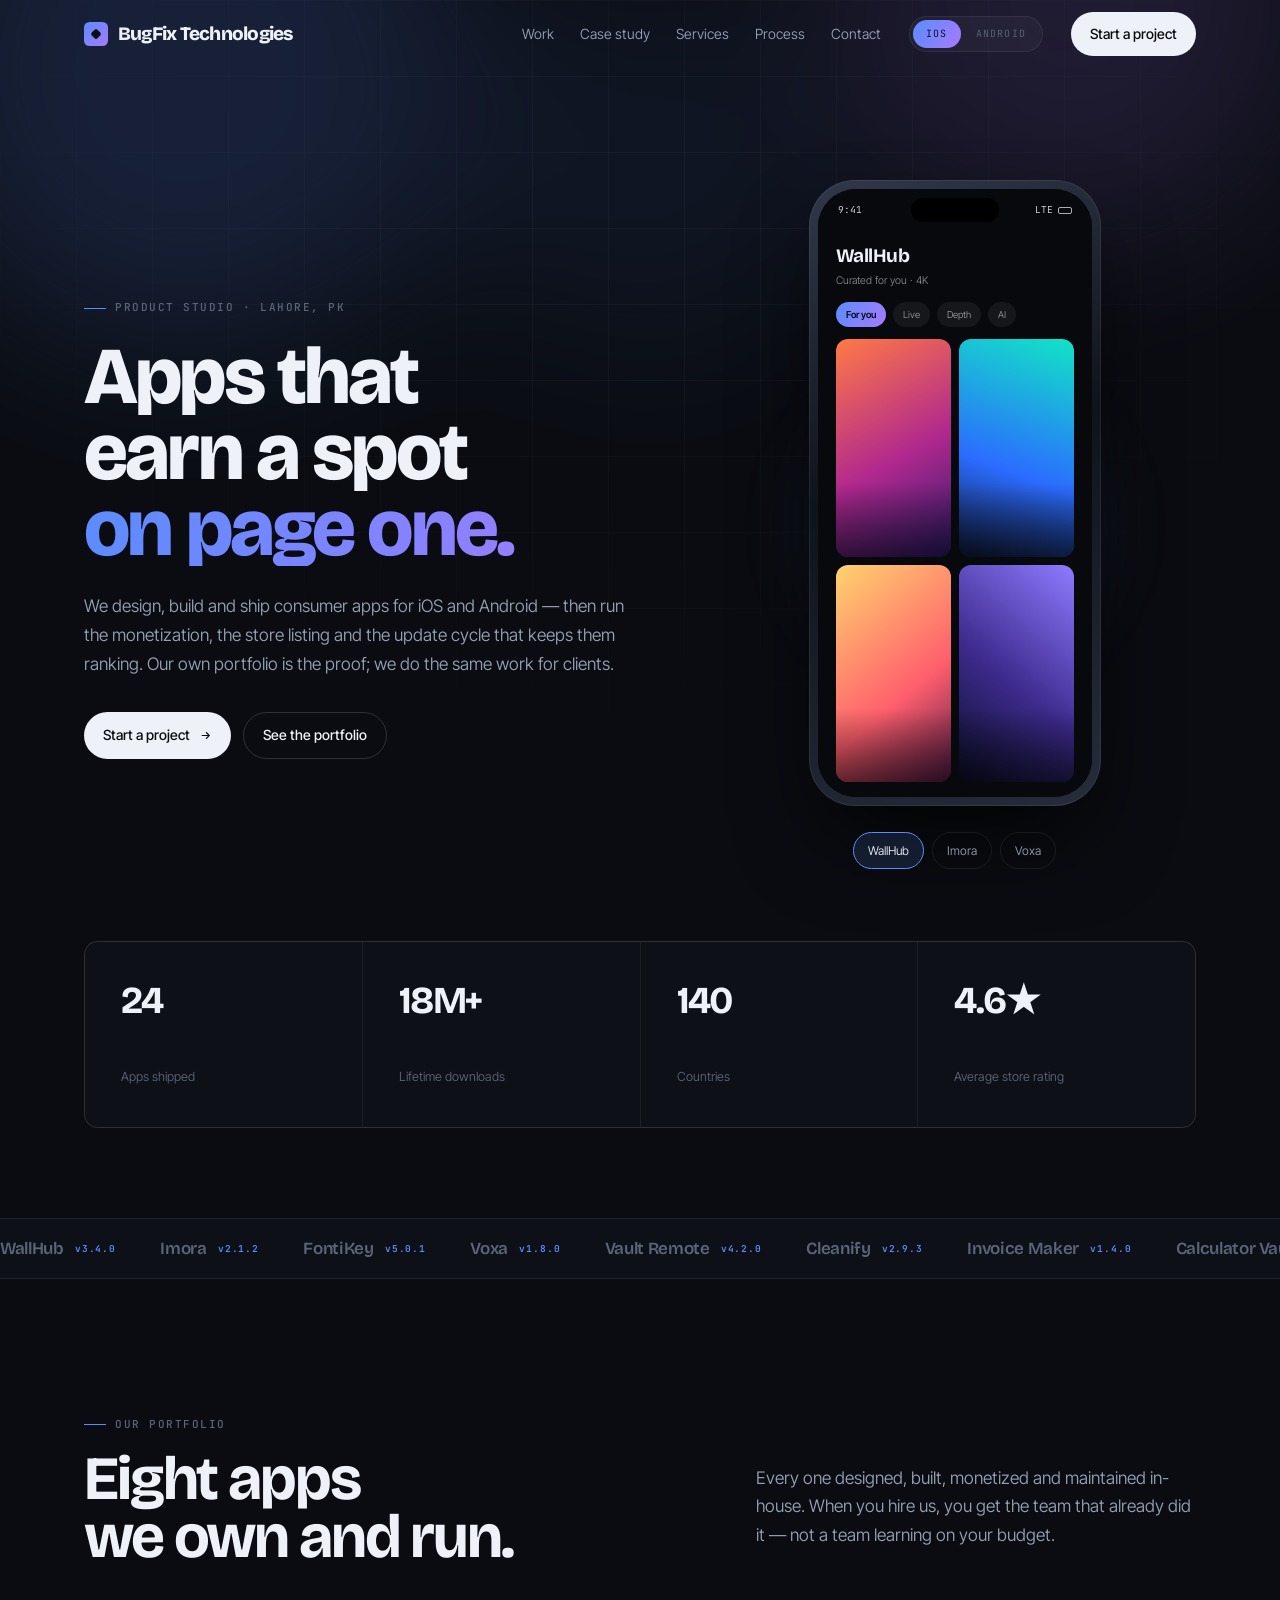
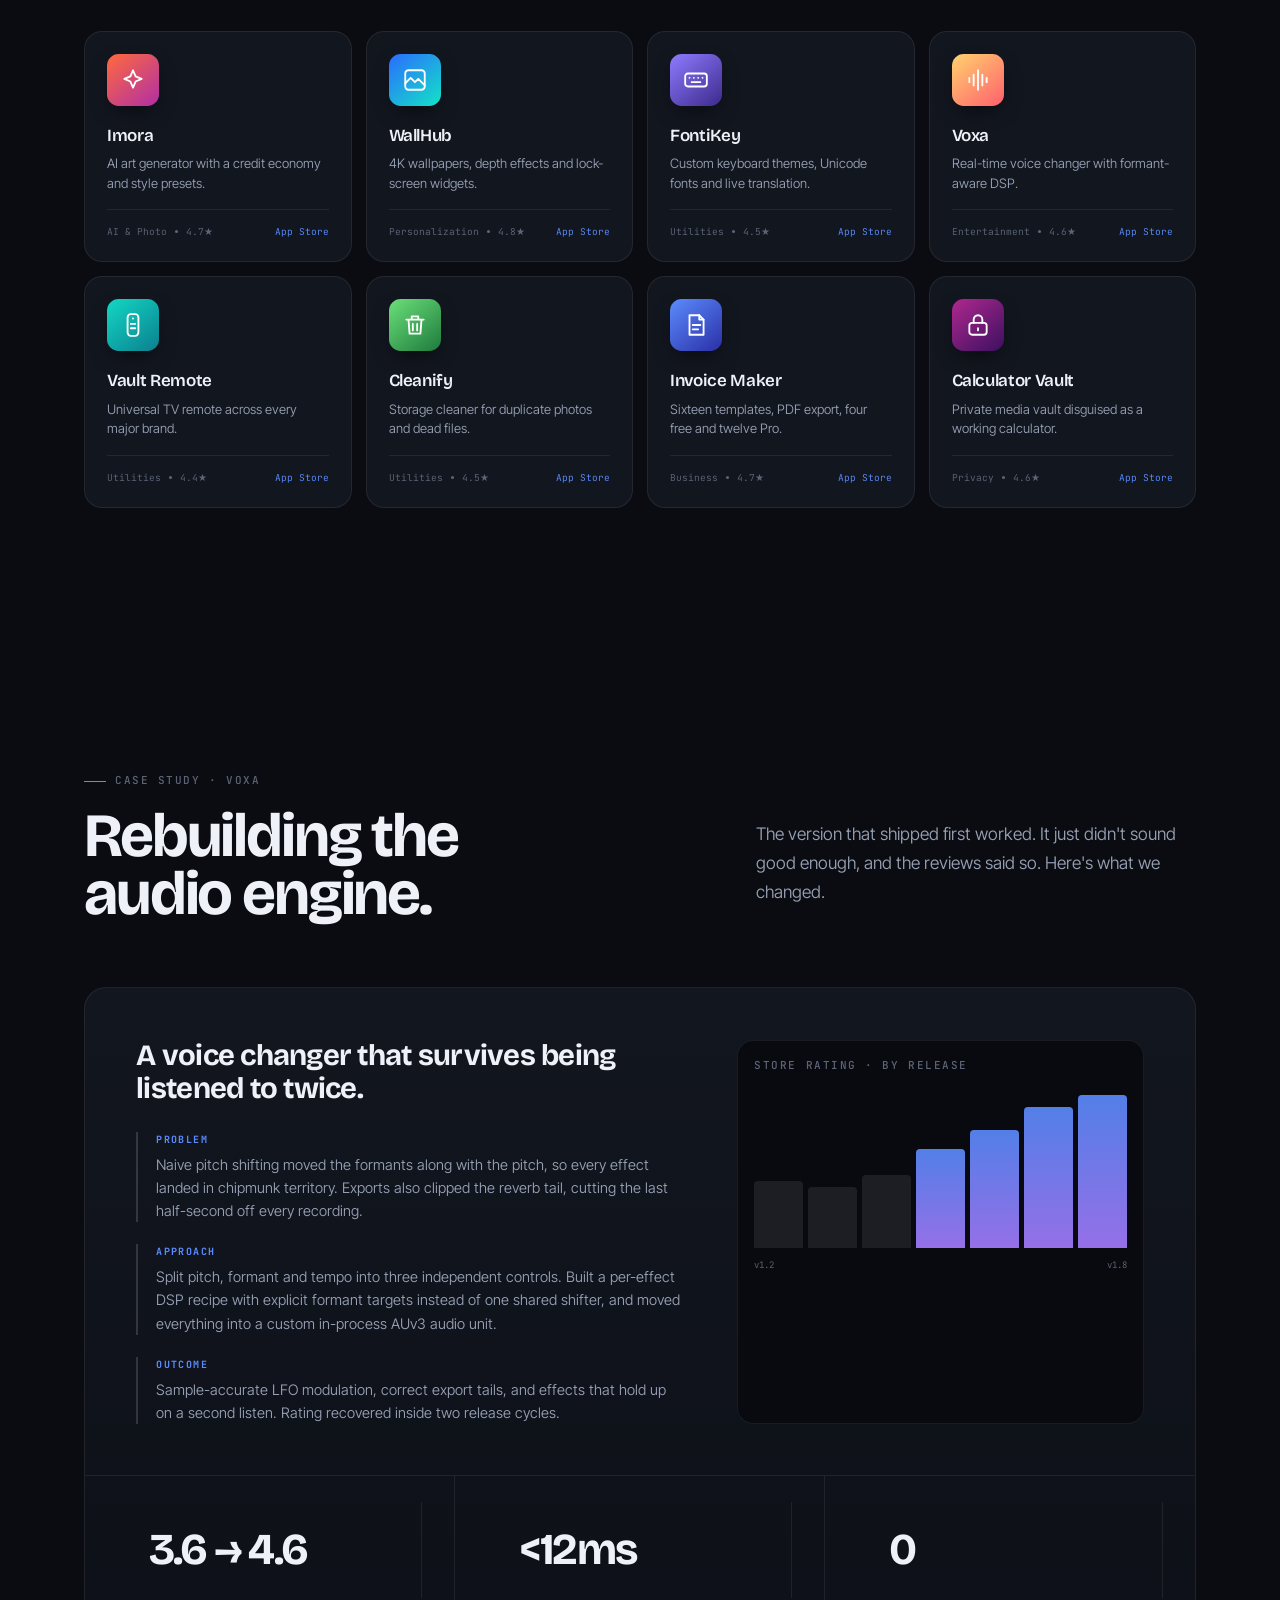
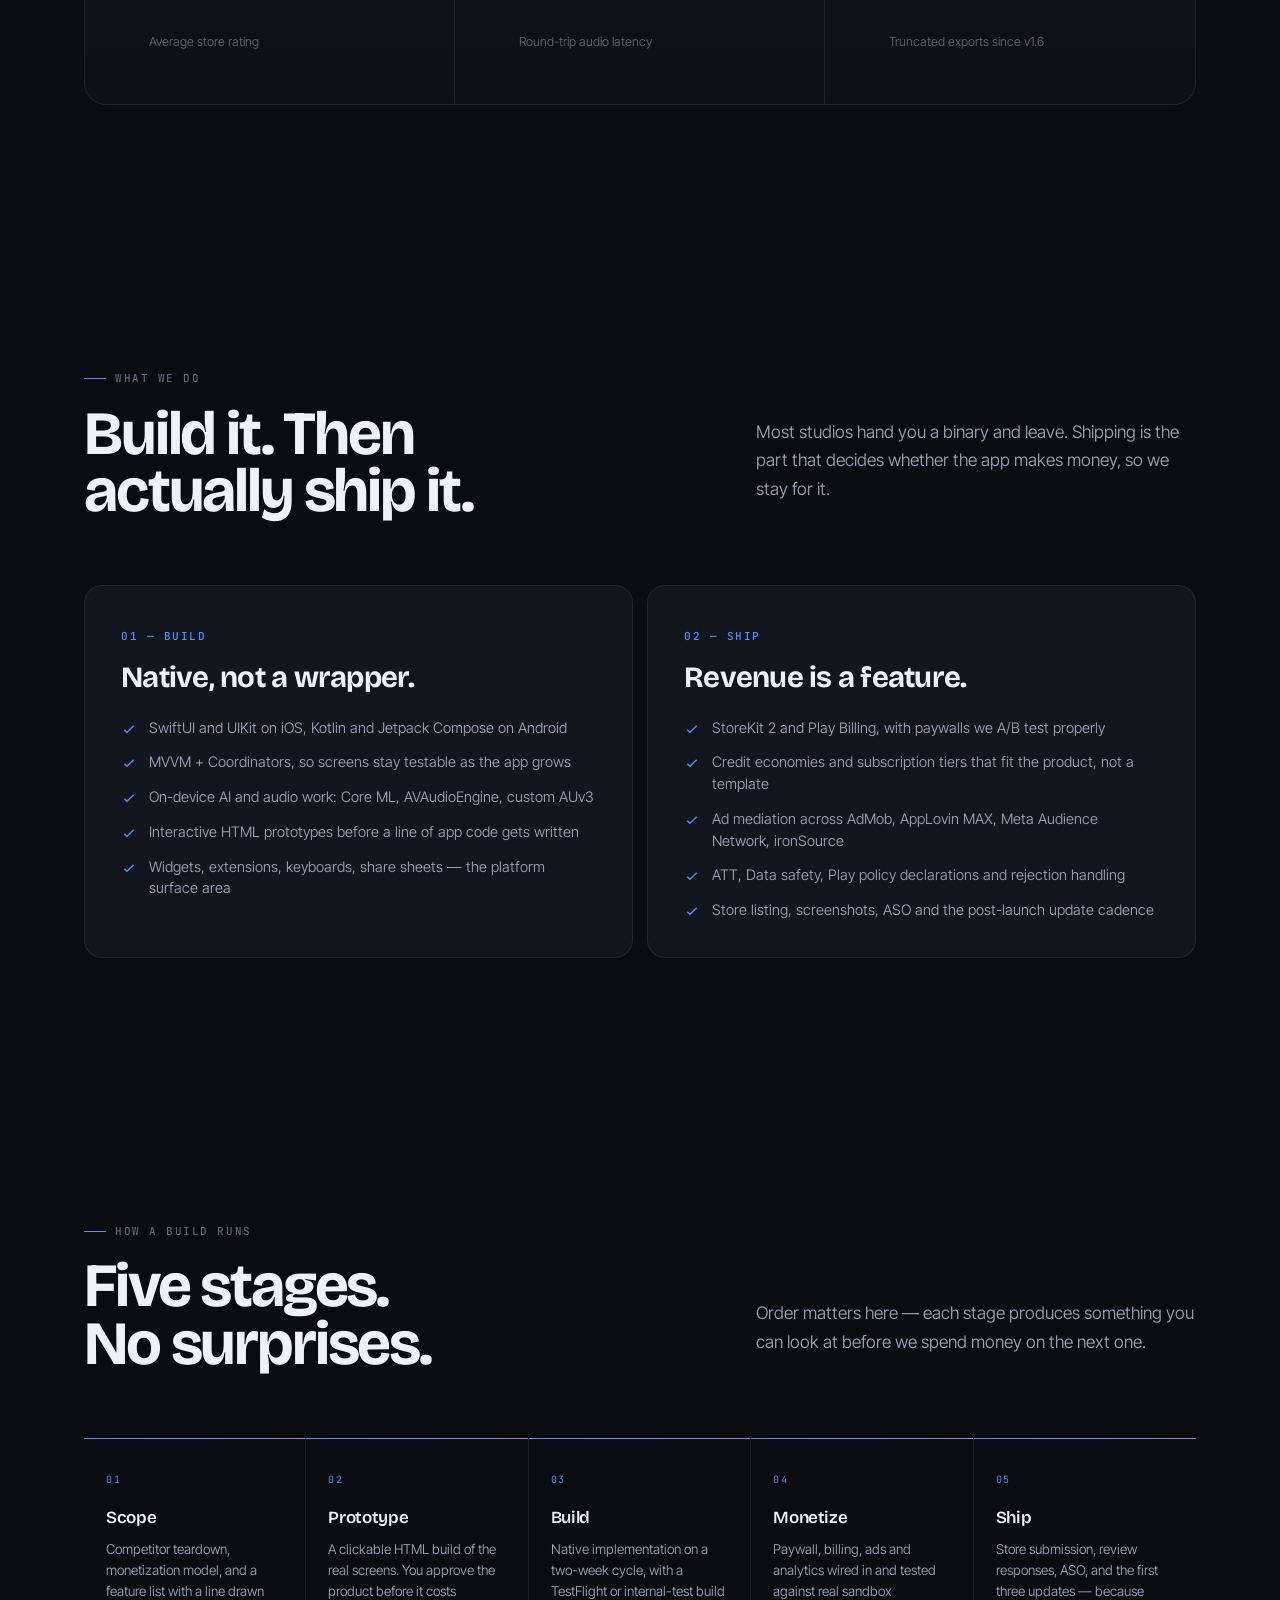
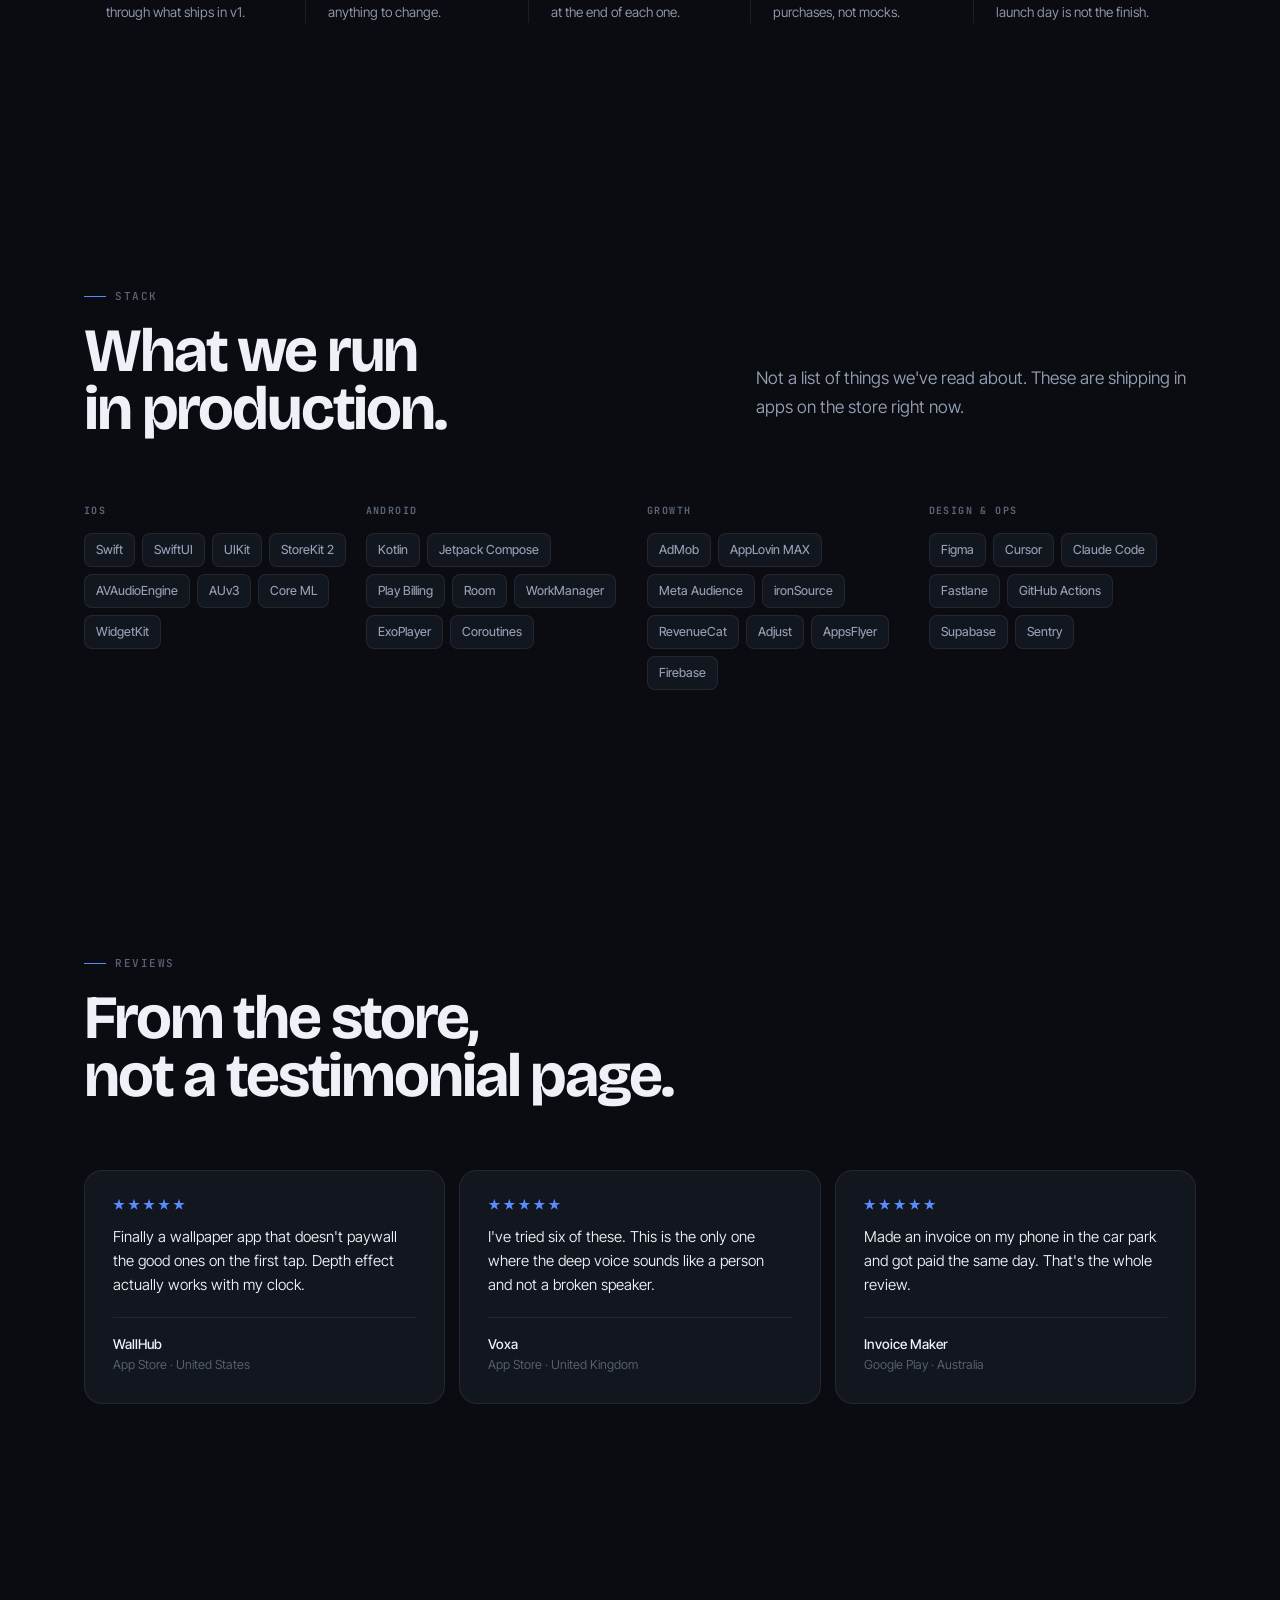
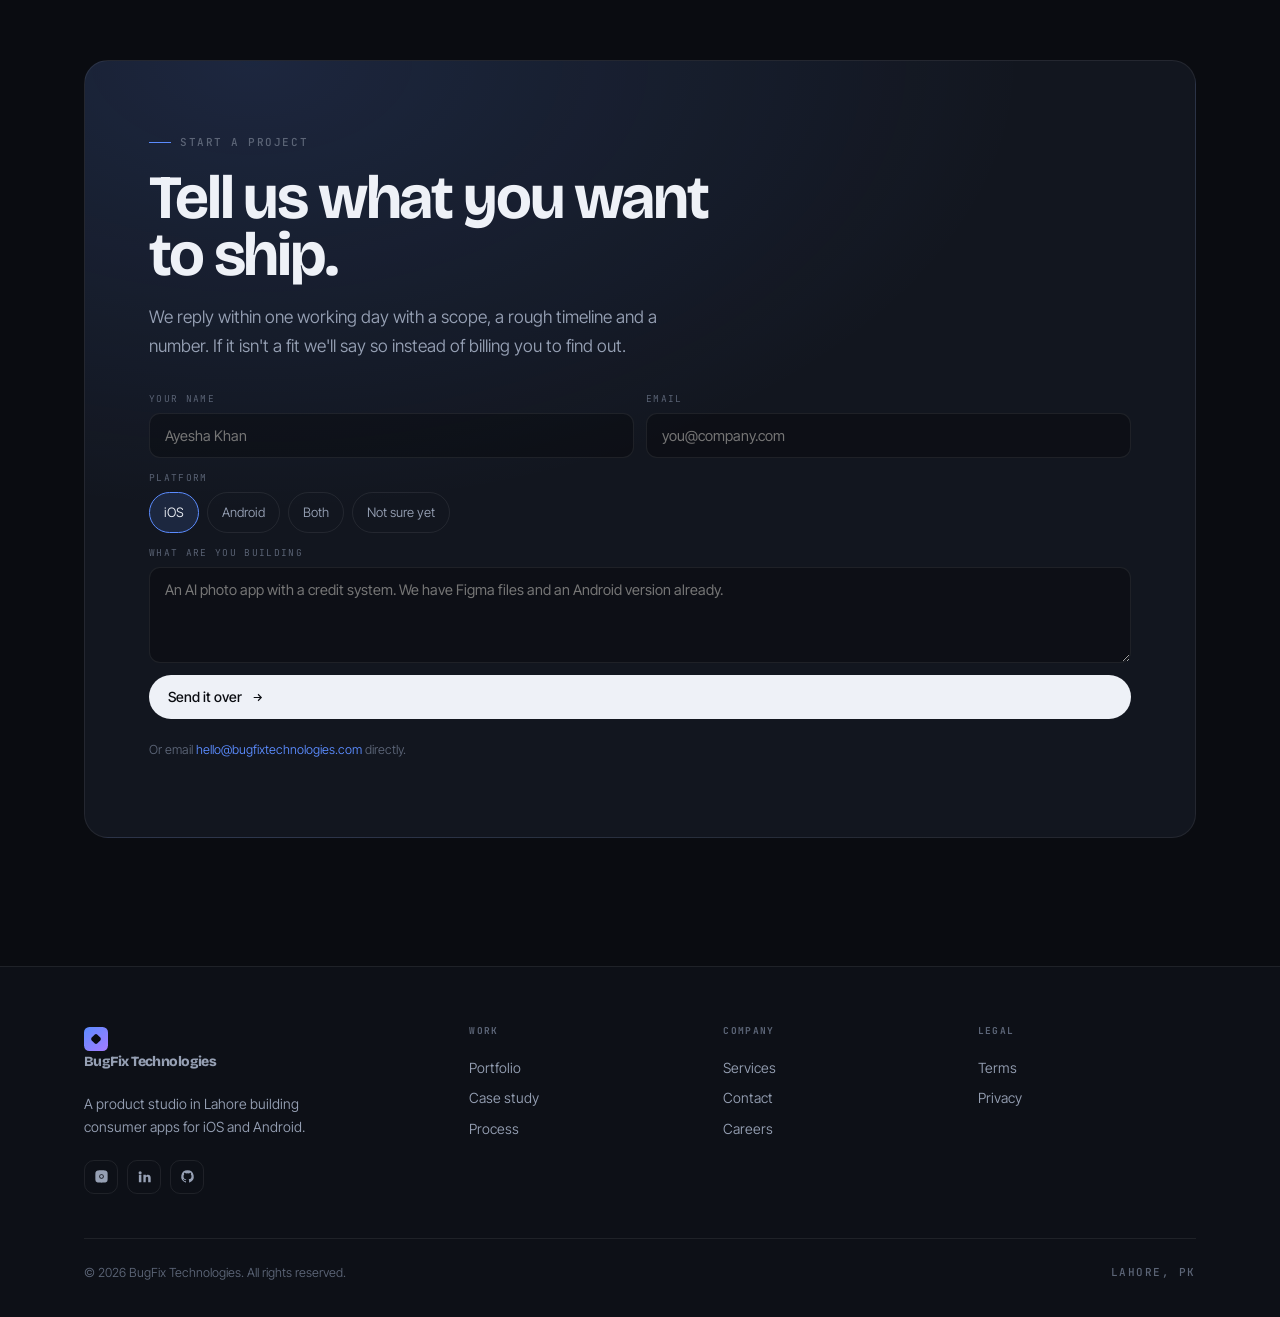
==== bugfix-technologies-single-file.html @ f55c7b9f "Add files via upload" ====
<!DOCTYPE html>
<html lang="en">
<head>
<meta charset="utf-8">
<meta name="viewport" content="width=device-width, initial-scale=1">
<title>BugFix Technologies — Consumer iOS &amp; Android apps, shipped.</title>
<meta name="description" content="BugFix Technologies designs, builds and ships consumer iOS and Android apps — then runs the monetization, ASO and update cycle that keeps them ranking.">
<meta property="og:title" content="BugFix Technologies — Consumer iOS &amp; Android apps, shipped.">
<meta property="og:description" content="A product studio in Lahore building consumer apps for iOS and Android.">
<meta property="og:type" content="website">
<meta name="theme-color" content="#0A0C11">
<link rel="icon" href="data:image/svg+xml,<svg xmlns='http://www.w3.org/2000/svg' viewBox='0 0 32 32'><rect width='32' height='32' rx='7' fill='%235B8CFF'/><rect x='11' y='11' width='10' height='10' rx='2' transform='rotate(45 16 16)' fill='%230A0C11'/></svg>">
<link rel="preconnect" href="https://fonts.googleapis.com">
<link rel="preconnect" href="https://fonts.gstatic.com" crossorigin>
<link href="https://fonts.googleapis.com/css2?family=Bricolage+Grotesque:opsz,wght@12..96,400;12..96,500;12..96,600;12..96,700;12..96,800&family=Inter+Tight:wght@300;400;500;600&family=JetBrains+Mono:wght@400;500;600&display=swap" rel="stylesheet">
<style>
/* ══════════════════════════════════════════════
   BugFix Technologies — design tokens & stylesheet
   Edit points in HTML are marked  data-edit
   ══════════════════════════════════════════════ */

*,*::before,*::after{box-sizing:border-box}
html{-webkit-text-size-adjust:100%;scroll-behavior:smooth}
body{margin:0}

:root{
  --ink:#0A0C11; --ink2:#0D1017; --surf:#12161F; --surf2:#171C27;
  --line:rgba(255,255,255,.075); --line2:rgba(255,255,255,.15);
  --tx:#EEF1F7; --tx2:#96A0B4; --tx3:#5C6577;
  --a1:#5B8CFF; --a2:#A57BFF; --a-soft:rgba(91,140,255,.14);
  --icon-r:22.5%;
  --dsp:"Bricolage Grotesque",-apple-system,BlinkMacSystemFont,sans-serif;
  --body:"Inter Tight",-apple-system,BlinkMacSystemFont,sans-serif;
  --mono:"JetBrains Mono",ui-monospace,SFMono-Regular,monospace;
  --pad:clamp(20px,5vw,72px); --maxw:1240px;
  --ease:cubic-bezier(.22,1,.36,1);
}
html.plat-android{
  --a1:#FF9A3C; --a2:#FF5B6E; --a-soft:rgba(255,154,60,.14); --icon-r:50%;
}

body{background:var(--ink);color:var(--tx);font-family:var(--body);font-size:16px;
  line-height:1.6;font-weight:350;overflow-x:hidden;-webkit-font-smoothing:antialiased}
img{max-width:100%;display:block}
a{color:inherit;text-decoration:none}
button{font:inherit;color:inherit;background:none;border:0;cursor:pointer}
:focus-visible{outline:2px solid var(--a1);outline-offset:3px;border-radius:4px}
.skip{position:absolute;left:-9999px;top:0;z-index:300;padding:12px 18px;background:var(--tx);color:var(--ink);border-radius:0 0 10px 0}
.skip:focus{left:0}

/* ── type ── */
.dsp{font-family:var(--dsp);font-weight:700;letter-spacing:-.035em;line-height:.94}
h1.dsp{font-size:clamp(40px,6.3vw,84px);font-weight:800;margin:0}
h2.dsp{font-size:clamp(32px,4.8vw,64px);margin:0}
h3.dsp{font-size:clamp(22px,2.3vw,30px);letter-spacing:-.025em;line-height:1.12;margin:0}
.mono{font-family:var(--mono);font-size:11px;letter-spacing:.14em;text-transform:uppercase;font-weight:500}
.eyebrow{display:inline-flex;align-items:center;gap:9px;color:var(--tx3)}
.eyebrow::before{content:"";width:22px;height:1px;background:var(--a1)}
.lead{font-size:clamp(16px,1.35vw,19px);color:var(--tx2);max-width:56ch;line-height:1.66}
.grad{background:linear-gradient(100deg,var(--a1),var(--a2));-webkit-background-clip:text;background-clip:text;color:transparent}

/* ── layout ── */
.wrap{max-width:var(--maxw);margin:0 auto;padding-left:var(--pad);padding-right:var(--pad)}
section{position:relative;padding-block:clamp(80px,10vw,148px)}
section[id]{scroll-margin-top:88px}
.sechead{display:flex;flex-wrap:wrap;gap:24px 48px;align-items:flex-end;justify-content:space-between;margin-bottom:clamp(40px,5vw,72px)}
.sechead .lead{max-width:44ch}

/* ── preloader ── */
#pre{position:fixed;inset:0;z-index:200;background:var(--ink);display:flex;flex-direction:column;
  align-items:center;justify-content:center;gap:22px;transition:opacity .6s var(--ease),visibility .6s}
#pre.done{opacity:0;visibility:hidden}
#pre .bar{width:min(320px,60vw);height:2px;background:rgba(255,255,255,.09);overflow:hidden}
#pre .bar i{display:block;height:100%;width:0;background:linear-gradient(90deg,var(--a1),var(--a2))}
#pre .pct{font-family:var(--mono);font-size:11px;letter-spacing:.2em;color:var(--tx3)}
#pre .mk{font-family:var(--dsp);font-weight:800;font-size:clamp(20px,4vw,26px);letter-spacing:-.04em;text-align:center;padding:0 20px}

/* ── nav ── */
header.nav{position:fixed;top:0;left:0;right:0;z-index:100;border-bottom:1px solid transparent;
  transition:background .35s,border-color .35s,backdrop-filter .35s}
header.nav.stuck{background:rgba(10,12,17,.72);backdrop-filter:blur(18px) saturate(160%);
  -webkit-backdrop-filter:blur(18px) saturate(160%);border-bottom-color:var(--line)}
.navin{max-width:var(--maxw);margin:0 auto;padding:0 var(--pad);height:68px;display:flex;align-items:center;gap:28px}
.brand{display:flex;align-items:center;gap:10px;font-family:var(--dsp);font-weight:800;font-size:clamp(14px,1.6vw,19px);letter-spacing:-.04em;white-space:nowrap}
.brand .glyph{width:24px;height:24px;border-radius:var(--icon-r);background:linear-gradient(140deg,var(--a1),var(--a2));
  display:grid;place-items:center;transition:border-radius .5s var(--ease)}
.brand .glyph::after{content:"";width:8px;height:8px;border-radius:2px;background:var(--ink);transform:rotate(45deg)}
.navlinks{display:flex;gap:26px;margin-left:auto}
.navlinks a{font-size:14px;color:var(--tx2);transition:color .2s}
.navlinks a:hover{color:var(--tx)}

/* ── platform toggle : the signature control ── */
.ptog{display:flex;align-items:center;gap:2px;padding:3px;border:1px solid var(--line);
  border-radius:999px;background:rgba(255,255,255,.03);position:relative}
.ptog button{position:relative;z-index:2;padding:6px 13px;border-radius:999px;font-family:var(--mono);
  font-size:10px;letter-spacing:.12em;text-transform:uppercase;color:var(--tx3);transition:color .3s}
.ptog button[aria-pressed="true"]{color:var(--ink)}
.ptog .pill{position:absolute;z-index:1;top:3px;bottom:3px;border-radius:999px;
  background:linear-gradient(120deg,var(--a1),var(--a2));transition:transform .5s var(--ease),width .5s var(--ease)}

.cta{display:inline-flex;align-items:center;gap:9px;padding:11px 19px;border-radius:999px;font-size:14px;
  font-weight:500;background:var(--tx);color:var(--ink);transition:transform .3s var(--ease),box-shadow .3s}
.cta:hover{transform:translateY(-2px);box-shadow:0 10px 30px rgba(0,0,0,.5)}
.cta.ghost{background:transparent;color:var(--tx);border:1px solid var(--line2)}
.cta.ghost:hover{border-color:var(--tx2);box-shadow:none}
.cta svg{width:13px;height:13px;fill:none;stroke:currentColor;stroke-width:2}

/* ── hero ── */
.hero{padding-top:clamp(120px,15vw,180px);padding-bottom:clamp(60px,7vw,96px);overflow:hidden}
.aurora{position:absolute;inset:-20% -10% auto;height:820px;pointer-events:none;z-index:0;filter:blur(90px);opacity:.5}
.aurora i{position:absolute;border-radius:50%;display:block;transition:background 1s var(--ease)}
.aurora i:nth-child(1){width:44vw;height:44vw;left:2%;top:4%;background:var(--a1);opacity:.32}
.aurora i:nth-child(2){width:38vw;height:38vw;right:6%;top:0;background:var(--a2);opacity:.28}
.aurora i:nth-child(3){width:30vw;height:30vw;left:38%;top:26%;background:var(--a1);opacity:.16}
.grid-bg{position:absolute;inset:0;z-index:0;pointer-events:none;opacity:.5;
  background-image:linear-gradient(var(--line) 1px,transparent 1px),linear-gradient(90deg,var(--line) 1px,transparent 1px);
  background-size:76px 76px;
  -webkit-mask-image:radial-gradient(ellipse 80% 60% at 50% 20%,#000 10%,transparent 72%);
  mask-image:radial-gradient(ellipse 80% 60% at 50% 20%,#000 10%,transparent 72%)}
.heroin{position:relative;z-index:2;display:grid;grid-template-columns:1.08fr .92fr;gap:clamp(32px,5vw,72px);align-items:center}
h1.dsp span.line{display:block;overflow:hidden}
h1.dsp span.line b{display:block;font-weight:inherit;transform:translateY(105%);animation:rise .95s var(--ease) forwards}
h1.dsp span.line:nth-child(2) b{animation-delay:.09s}
h1.dsp span.line:nth-child(3) b{animation-delay:.18s}
@keyframes rise{to{transform:translateY(0)}}
.herocta{display:flex;flex-wrap:wrap;gap:12px;margin-top:34px}
.stats{display:grid;grid-template-columns:repeat(4,1fr);gap:1px;background:var(--line);border:1px solid var(--line);
  border-radius:14px;overflow:hidden;margin-top:clamp(48px,6vw,72px);position:relative;z-index:2}
.stats div{background:var(--ink2);padding:20px 18px}
.stats .n{font-family:var(--dsp);font-size:clamp(26px,3vw,38px);font-weight:700;letter-spacing:-.04em;line-height:1}
.stats .l{color:var(--tx3);margin-top:7px;font-size:12.5px}

/* ── device ── */
.stage{position:relative;display:grid;place-items:center;min-height:560px}
.glow{position:absolute;width:88%;aspect-ratio:1;border-radius:50%;
  background:radial-gradient(circle,var(--a-soft),transparent 66%);filter:blur(20px)}
.phone{position:relative;width:min(292px,72vw);aspect-ratio:9/19.3;border-radius:46px;padding:9px;
  background:linear-gradient(160deg,#31384a,#0F131B 45%,#262C3A);
  box-shadow:0 44px 90px -22px rgba(0,0,0,.85),0 0 0 1px rgba(255,255,255,.07) inset;
  transition:border-radius .55s var(--ease)}
html.plat-android .phone{border-radius:32px}
.screen{position:relative;height:100%;border-radius:38px;overflow:hidden;background:#080A0F;transition:border-radius .55s var(--ease)}
html.plat-android .screen{border-radius:24px}
.notch{position:absolute;top:9px;left:50%;transform:translateX(-50%);width:88px;height:24px;border-radius:999px;
  background:#000;z-index:6;transition:width .5s var(--ease),height .5s var(--ease),top .5s var(--ease)}
html.plat-android .notch{width:11px;height:11px;top:11px}
.sbar{position:absolute;top:0;left:0;right:0;height:42px;display:flex;align-items:center;justify-content:space-between;
  padding:0 20px;font-family:var(--mono);font-size:9.5px;color:#fff;opacity:.85;z-index:5}
.sbar .r{display:flex;gap:5px;align-items:center}
.sbar .r i{display:block;width:14px;height:7px;border:1px solid #fff;border-radius:2px;opacity:.8}
.appview{position:absolute;inset:0;opacity:0;transform:scale(1.03);pointer-events:none;
  transition:opacity .5s var(--ease),transform .6s var(--ease)}
.appview.on{opacity:1;transform:none}
.av-head{padding:52px 18px 12px}
.av-title{font-family:var(--dsp);font-weight:700;font-size:19px;letter-spacing:-.03em}
.av-sub{font-size:10.5px;color:rgba(255,255,255,.5);margin-top:2px}

.wh{background:#07090D}
.wh .tabs{display:flex;gap:7px;padding:0 18px 12px}
.wh .tabs span{font-size:9.5px;padding:5px 10px;border-radius:999px;background:rgba(255,255,255,.06);color:rgba(255,255,255,.55)}
.wh .tabs span.act{background:linear-gradient(120deg,var(--a1),var(--a2));color:#0A0C11;font-weight:600}
.wh .grid{display:grid;grid-template-columns:repeat(2,1fr);gap:8px;padding:0 18px}
.wh .grid i{display:block;aspect-ratio:9/17;border-radius:12px;position:relative;overflow:hidden}
.wh .grid i::after{content:"";position:absolute;inset:auto 0 0;height:34%;background:linear-gradient(transparent,rgba(0,0,0,.55))}
.w1{background:linear-gradient(150deg,#FF7A45,#B0288E 55%,#2B1B6B)}
.w2{background:linear-gradient(200deg,#12E4C6,#2B6CFF 60%,#101A3C)}
.w3{background:linear-gradient(140deg,#FFD36E,#FF5F6D 60%,#5A1B4A)}
.w4{background:linear-gradient(220deg,#8E7BFF,#3D2A8C 55%,#0B0F2B)}

.im{background:#07090D}
.im .canvas{margin:0 18px;aspect-ratio:1;border-radius:16px;position:relative;overflow:hidden;
  background:conic-gradient(from 200deg at 40% 35%,#FF6A3D,#B02FA5,#3F6BFF,#12D8C4,#FF6A3D)}
.im .canvas::after{content:"";position:absolute;inset:0;backdrop-filter:blur(14px);-webkit-backdrop-filter:blur(14px);
  -webkit-mask-image:radial-gradient(circle at 60% 70%,#000 8%,transparent 62%);
  mask-image:radial-gradient(circle at 60% 70%,#000 8%,transparent 62%)}
.im .prompt{margin:12px 18px 0;padding:10px 12px;border-radius:12px;background:rgba(255,255,255,.05);
  border:1px solid rgba(255,255,255,.09);font-size:10px;color:rgba(255,255,255,.66);line-height:1.45}
.im .chips{display:flex;gap:6px;padding:10px 18px;flex-wrap:wrap}
.im .chips b{font-weight:500;font-size:9px;padding:5px 9px;border-radius:999px;background:rgba(255,255,255,.06);color:rgba(255,255,255,.55)}
.im .gen{margin:6px 18px 0;height:38px;border-radius:12px;background:linear-gradient(120deg,var(--a1),var(--a2));
  display:grid;place-items:center;font-size:11px;font-weight:600;color:#0A0C11}

.vx{background:radial-gradient(120% 70% at 50% 0%,var(--a-soft),#07090D 62%)}
.vx .wave{display:flex;align-items:center;justify-content:center;gap:3px;height:120px;margin:6px 16px 0}
.vx .wave i{width:3px;border-radius:3px;background:linear-gradient(var(--a1),var(--a2));
  animation:bounce 1.15s var(--ease) infinite alternate}
@keyframes bounce{from{height:8%}to{height:100%}}
.vx .fx{display:grid;grid-template-columns:repeat(3,1fr);gap:7px;padding:14px 18px 0}
.vx .fx b{font-weight:500;font-size:9px;text-align:center;padding:11px 4px;border-radius:11px;
  background:rgba(255,255,255,.05);border:1px solid rgba(255,255,255,.07);color:rgba(255,255,255,.6)}
.vx .fx b.act{background:var(--a-soft);border-color:var(--a1);color:#fff}
.vx .rec{margin:16px auto 0;width:54px;height:54px;border-radius:50%;display:grid;place-items:center;
  background:linear-gradient(140deg,var(--a1),var(--a2));box-shadow:0 0 0 6px rgba(255,255,255,.05)}
.vx .rec::after{content:"";width:16px;height:16px;border-radius:4px;background:#0A0C11}
.swatch{display:flex;gap:8px;justify-content:center;margin-top:26px;position:relative;z-index:3;flex-wrap:wrap}
.swatch button{padding:8px 14px;border-radius:999px;border:1px solid var(--line);font-size:12px;color:var(--tx2);transition:.25s}
.swatch button[aria-pressed="true"]{border-color:var(--a1);color:var(--tx);background:var(--a-soft)}

/* ── ticker ── */
.ticker{border-block:1px solid var(--line);overflow:hidden;padding:16px 0;background:var(--ink2)}
.tick{display:flex;gap:44px;width:max-content;animation:slide 34s linear infinite}
.tick span{display:flex;align-items:center;gap:11px;font-family:var(--dsp);font-size:17px;font-weight:600;
  letter-spacing:-.02em;color:var(--tx3);white-space:nowrap}
.tick span em{font-family:var(--mono);font-size:9.5px;font-style:normal;color:var(--a1);letter-spacing:.1em}
@keyframes slide{to{transform:translateX(-50%)}}

/* ── app cards ── */
.apps{display:grid;grid-template-columns:repeat(4,1fr);gap:14px}
.app{position:relative;padding:22px;border:1px solid var(--line);border-radius:18px;background:var(--surf);
  overflow:hidden;transition:transform .45s var(--ease),border-color .35s,background .35s}
.app::before{content:"";position:absolute;inset:0;opacity:0;transition:opacity .4s;
  background:radial-gradient(420px circle at var(--mx,50%) var(--my,0%),var(--a-soft),transparent 68%)}
.app:hover{transform:translateY(-5px);border-color:var(--line2);background:var(--surf2)}
.app:hover::before{opacity:1}
.app>*{position:relative;z-index:2}
.icon{width:52px;height:52px;border-radius:var(--icon-r);display:grid;place-items:center;margin-bottom:16px;
  box-shadow:0 8px 22px -8px rgba(0,0,0,.8);transition:border-radius .5s var(--ease)}
.icon svg{width:26px;height:26px;fill:none;stroke:#fff;stroke-width:1.7;stroke-linecap:round;stroke-linejoin:round}
.app h3{font-family:var(--dsp);font-size:17px;font-weight:600;letter-spacing:-.02em;margin:0}
.app p{margin:5px 0 0;font-size:13px;color:var(--tx2);line-height:1.5}
.app .meta{display:flex;align-items:center;gap:8px;margin-top:16px;padding-top:14px;border-top:1px solid var(--line);
  font-family:var(--mono);font-size:9.5px;color:var(--tx3)}
.app .meta .dot{width:3px;height:3px;border-radius:50%;background:var(--tx3)}
.app .meta .plat{margin-left:auto;color:var(--a1)}

/* ── case study ── */
.case{border:1px solid var(--line);border-radius:22px;background:linear-gradient(180deg,var(--surf),var(--ink2));overflow:hidden}
.casetop{display:grid;grid-template-columns:1.15fr .85fr;gap:clamp(28px,4vw,56px);padding:clamp(28px,4vw,52px)}
.paw{display:grid;gap:22px;margin-top:26px}
.paw div{padding-left:18px;border-left:2px solid var(--line2);border-radius:0}
.paw h4{margin:0 0 5px;font-family:var(--mono);font-size:10px;letter-spacing:.14em;text-transform:uppercase;color:var(--a1)}
.paw p{margin:0;font-size:14.5px;color:var(--tx2);line-height:1.6}
.results{display:grid;grid-template-columns:repeat(3,1fr);border-top:1px solid var(--line)}
.results div{padding:26px clamp(18px,3vw,32px);border-right:1px solid var(--line)}
.results div:last-child{border-right:0}
.results .n{font-family:var(--dsp);font-size:clamp(28px,3.6vw,44px);font-weight:700;letter-spacing:-.04em;line-height:1}
.results .l{font-size:12.5px;color:var(--tx3);margin-top:8px}
.shot{border-radius:16px;border:1px solid var(--line);background:#080A0F;padding:16px;position:relative;overflow:hidden}
.shot .bars{display:flex;align-items:flex-end;gap:5px;height:160px;margin-top:14px}
.shot .bars i{flex:1;border-radius:4px 4px 0 0;background:linear-gradient(var(--a1),var(--a2));opacity:.9}
.shot .bars i.b{background:rgba(255,255,255,.09)}
.shot .lbl{display:flex;justify-content:space-between;font-family:var(--mono);font-size:9px;color:var(--tx3);margin-top:10px}

/* ── capability panes ── */
.duo{display:grid;grid-template-columns:1fr 1fr;gap:14px}
.pane{border:1px solid var(--line);border-radius:18px;padding:clamp(24px,3vw,36px);background:var(--surf)}
.pane ul{list-style:none;margin:22px 0 0;padding:0;display:grid;gap:13px}
.pane li{display:flex;gap:12px;font-size:14.5px;color:var(--tx2);line-height:1.5}
.pane li svg{flex:0 0 16px;width:16px;height:16px;margin-top:4px;stroke:var(--a1);fill:none;stroke-width:2}

/* ── process ── */
.steps{display:grid;grid-template-columns:repeat(5,1fr);border-top:1px solid var(--line)}
.step{padding:26px 22px 0;border-right:1px solid var(--line);position:relative}
.step:last-child{border-right:0}
.step::before{content:"";position:absolute;top:-1px;left:0;width:0;height:1px;
  background:linear-gradient(90deg,var(--a1),var(--a2));transition:width .8s var(--ease)}
.step.in::before{width:100%}
.step .num{font-family:var(--mono);font-size:10px;color:var(--a1);letter-spacing:.16em}
.step h4{font-family:var(--dsp);font-size:17px;font-weight:600;letter-spacing:-.02em;margin:14px 0 8px}
.step p{margin:0;font-size:13.5px;color:var(--tx2);line-height:1.55}

/* ── stack ── */
.stackgrid{display:grid;grid-template-columns:repeat(4,1fr);gap:14px}
.sgroup h4{font-family:var(--mono);font-size:10px;letter-spacing:.14em;text-transform:uppercase;color:var(--tx3);margin:0 0 14px}
.chips{display:flex;flex-wrap:wrap;gap:7px}
.chips b{font-weight:450;font-size:12.5px;padding:6px 11px;border-radius:8px;border:1px solid var(--line);
  background:var(--surf);color:var(--tx2);transition:.25s}
.chips b:hover{border-color:var(--a1);color:var(--tx)}

/* ── quotes ── */
.quotes{display:grid;grid-template-columns:repeat(3,1fr);gap:14px}
.quote{border:1px solid var(--line);border-radius:18px;padding:28px;background:var(--surf)}
.quote p{margin:0;font-size:15px;line-height:1.6}
.quote .who{margin-top:20px;padding-top:16px;border-top:1px solid var(--line);font-size:12.5px;color:var(--tx3)}
.quote .who b{display:block;color:var(--tx);font-weight:500;font-size:13.5px}
.stars{display:flex;gap:3px;margin-bottom:14px}
.stars i{width:12px;height:12px;background:var(--a1);
  clip-path:polygon(50% 0,61% 35%,98% 35%,68% 57%,79% 91%,50% 70%,21% 91%,32% 57%,2% 35%,39% 35%)}

/* ── contact ── */
.contact{border:1px solid var(--line);border-radius:24px;padding:clamp(32px,5vw,64px);position:relative;overflow:hidden;
  background:radial-gradient(120% 100% at 15% 0%,var(--a-soft),transparent 58%),var(--surf)}
.form{display:grid;grid-template-columns:1fr 1fr;gap:12px;margin-top:30px}
.field{display:flex;flex-direction:column;gap:7px}
.field.full{grid-column:1/-1}
.field label{font-family:var(--mono);font-size:9.5px;letter-spacing:.14em;text-transform:uppercase;color:var(--tx3)}
.field input,.field textarea{background:rgba(0,0,0,.28);border:1px solid var(--line);border-radius:11px;
  padding:13px 15px;color:var(--tx);font-family:var(--body);font-size:14.5px;transition:border-color .25s}
.field input:focus,.field textarea:focus{outline:none;border-color:var(--a1)}
.field textarea{resize:vertical;min-height:96px}
.pillrow{display:flex;flex-wrap:wrap;gap:8px}
.pillrow input{position:absolute;opacity:0;pointer-events:none}
.pillrow label{padding:9px 14px;border-radius:999px;border:1px solid var(--line);font-size:13px;color:var(--tx2);
  cursor:pointer;font-family:var(--body);letter-spacing:0;text-transform:none;transition:.25s}
.pillrow input:checked+label{border-color:var(--a1);background:var(--a-soft);color:var(--tx)}
.err{color:#FF6B6B;font-size:12.5px;margin-top:10px;display:none}
.err.on{display:block}
.note{font-size:12.5px;color:var(--tx3);margin-top:14px}

/* ── footer ── */
footer{border-top:1px solid var(--line);padding-block:56px 34px;background:var(--ink2)}
.fgrid{display:grid;grid-template-columns:1.6fr repeat(3,1fr);gap:36px}
.fgrid h5{font-family:var(--mono);font-size:9.5px;letter-spacing:.14em;text-transform:uppercase;color:var(--tx3);margin:0 0 15px}
.fgrid a{display:block;font-size:14px;color:var(--tx2);padding:4px 0;transition:color .2s}
.fgrid a:hover{color:var(--a1)}
.fbot{display:flex;flex-wrap:wrap;gap:14px;justify-content:space-between;align-items:center;
  margin-top:44px;padding-top:24px;border-top:1px solid var(--line);font-size:12.5px;color:var(--tx3)}
.social{display:flex;gap:9px}
.social a{width:34px;height:34px;border-radius:10px;border:1px solid var(--line);display:grid;place-items:center;transition:.25s}
.social a:hover{border-color:var(--a1);background:var(--a-soft)}
.social svg{width:15px;height:15px;fill:var(--tx2)}
.social a:hover svg{fill:var(--a1)}

/* ── reveal ── */
.rv{opacity:0;transform:translateY(20px);transition:opacity .8s var(--ease),transform .8s var(--ease);transition-delay:var(--d,0s)}
.rv.in{opacity:1;transform:none}

/* ── responsive ── */
@media(max-width:1080px){
  .apps,.stackgrid{grid-template-columns:repeat(2,1fr)}
  .steps{grid-template-columns:repeat(2,1fr)}
  .step{border-bottom:1px solid var(--line)}
  .quotes{grid-template-columns:1fr}
  .fgrid{grid-template-columns:1fr 1fr}
}
@media(max-width:900px){
  .navlinks{display:none}
  .heroin,.casetop,.duo{grid-template-columns:1fr}
  .stage{min-height:480px;order:-1}
  .stats{grid-template-columns:repeat(2,1fr)}
  .form{grid-template-columns:1fr}
  .results{grid-template-columns:1fr}
  .results div{border-right:0;border-bottom:1px solid var(--line)}
}
@media(max-width:640px){
  .navin>.cta{display:none}
  .navin{justify-content:space-between}
  .ptog{margin-left:auto}
}
@media(max-width:560px){
  .apps,.stackgrid,.steps,.fgrid{grid-template-columns:1fr}
  .ptog button{padding:6px 10px;font-size:9px}
  .navin{gap:12px}
  .stage{min-height:420px}
}
@media(prefers-reduced-motion:reduce){
  *{animation-duration:.001ms!important;transition-duration:.001ms!important;animation-iteration-count:1!important}
  h1.dsp span.line b{transform:none}
  .rv{opacity:1;transform:none}
}

</style>
</head>
<body>

<a class="skip" href="#main">Skip to content</a>

<div id="pre">
  <div class="mk">BugFix Technologies</div>
  <div class="bar"><i></i></div>
  <div class="pct">0%</div>
</div>

<header class="nav">
  <div class="navin">
    <a class="brand" href="#"><span class="glyph"></span>BugFix Technologies</a>
    <nav class="navlinks">
      <a href="#work">Work</a>
      <a href="#case">Case study</a>
      <a href="#services">Services</a>
      <a href="#process">Process</a>
      <a href="#contact">Contact</a>
    </nav>
    <div class="ptog" role="group" aria-label="Platform">
      <span class="pill" aria-hidden="true"></span>
      <button data-plat="ios" aria-pressed="true">iOS</button>
      <button data-plat="android" aria-pressed="false">Android</button>
    </div>
    <a class="cta" href="#contact">Start a project</a>
  </div>
</header>

<main id="main">

<section class="hero">
  <div class="aurora" aria-hidden="true"><i></i><i></i><i></i></div>
  <div class="grid-bg" aria-hidden="true"></div>
  <div class="wrap">
    <div class="heroin">
      <div>
        <span class="mono eyebrow">Product studio &middot; Lahore, PK</span>
        <h1 class="dsp" style="margin-top:22px">
          <span class="line"><b>Apps that</b></span>
          <span class="line"><b>earn a spot</b></span>
          <span class="line"><b class="grad">on page one.</b></span>
        </h1>
        <p class="lead" style="margin-top:26px">
          We design, build and ship consumer apps for iOS and Android &mdash; then run the
          monetization, the store listing and the update cycle that keeps them ranking.
          Our own portfolio is the proof; we do the same work for clients.
        </p>
        <div class="herocta">
          <a class="cta" href="#contact">Start a project
            <svg viewBox="0 0 24 24"><path d="M5 12h14M13 6l6 6-6 6"/></svg></a>
          <a class="cta ghost" href="#work">See the portfolio</a>
        </div>
      </div>

      <div class="stage">
        <div class="glow" aria-hidden="true"></div>
        <div class="phone">
          <div class="screen">
            <div class="notch" aria-hidden="true"></div>
            <div class="sbar"><span>9:41</span><span class="r"><span>LTE</span><i></i></span></div>

            <div class="appview on" id="ap-wall">
              <div class="wh" style="position:absolute;inset:0">
                <div class="av-head">
                  <div class="av-title">WallHub</div>
                  <div class="av-sub">Curated for you &middot; 4K</div>
                </div>
                <div class="tabs"><span class="act">For you</span><span>Live</span><span>Depth</span><span>AI</span></div>
                <div class="grid"><i class="w1"></i><i class="w2"></i><i class="w3"></i><i class="w4"></i></div>
              </div>
            </div>

            <div class="appview" id="ap-imora">
              <div class="im" style="position:absolute;inset:0">
                <div class="av-head">
                  <div class="av-title">Imora</div>
                  <div class="av-sub">12 credits left</div>
                </div>
                <div class="canvas"></div>
                <div class="prompt">Bioluminescent koi drifting through liquid glass, volumetric light, 85mm</div>
                <div class="chips"><b>Cinematic</b><b>Neon</b><b>Portrait</b><b>4K</b></div>
                <div class="gen">Generate</div>
              </div>
            </div>

            <div class="appview" id="ap-voxa">
              <div class="vx" style="position:absolute;inset:0">
                <div class="av-head">
                  <div class="av-title">Voxa</div>
                  <div class="av-sub">Live &middot; formant shift &minus;3</div>
                </div>
                <div class="wave" id="wave"></div>
                <div class="fx">
                  <b>Robot</b><b class="act">Cavern</b><b>Chipmunk</b>
                  <b>Baritone</b><b>Radio</b><b>Alien</b>
                </div>
                <div class="rec"></div>
              </div>
            </div>
          </div>
        </div>
        <div class="swatch" role="group" aria-label="Preview app">
          <button data-app="ap-wall" aria-pressed="true">WallHub</button>
          <button data-app="ap-imora" aria-pressed="false">Imora</button>
          <button data-app="ap-voxa" aria-pressed="false">Voxa</button>
        </div>
      </div>
    </div>

    <div class="stats rv">
      <div><div class="n" data-edit>24</div><div class="l">Apps shipped</div></div>
      <div><div class="n" data-edit>18M+</div><div class="l">Lifetime downloads</div></div>
      <div><div class="n" data-edit>140</div><div class="l">Countries</div></div>
      <div><div class="n" data-edit>4.6&#9733;</div><div class="l">Average store rating</div></div>
    </div>
  </div>
</section>

<div class="ticker" aria-hidden="true">
  <div class="tick">
    <span>WallHub <em>v3.4.0</em></span><span>Imora <em>v2.1.2</em></span>
    <span>FontiKey <em>v5.0.1</em></span><span>Voxa <em>v1.8.0</em></span>
    <span>Vault Remote <em>v4.2.0</em></span><span>Cleanify <em>v2.9.3</em></span>
    <span>Invoice Maker <em>v1.4.0</em></span><span>Calculator Vault <em>v6.1.0</em></span>
    <span>WallHub <em>v3.4.0</em></span><span>Imora <em>v2.1.2</em></span>
    <span>FontiKey <em>v5.0.1</em></span><span>Voxa <em>v1.8.0</em></span>
    <span>Vault Remote <em>v4.2.0</em></span><span>Cleanify <em>v2.9.3</em></span>
    <span>Invoice Maker <em>v1.4.0</em></span><span>Calculator Vault <em>v6.1.0</em></span>
  </div>
</div>

<section id="work">
  <div class="wrap">
    <div class="sechead rv">
      <div>
        <span class="mono eyebrow">Our portfolio</span>
        <h2 class="dsp" style="margin-top:18px">Eight apps<br>we own and run.</h2>
      </div>
      <p class="lead">Every one designed, built, monetized and maintained in-house. When you hire
        us, you get the team that already did it &mdash; not a team learning on your budget.</p>
    </div>

    <div class="apps">
      <a class="app rv" href="#" style="--d:0s">
        <span class="icon" style="background:linear-gradient(140deg,#FF6A3D,#B02FA5)">
          <svg viewBox="0 0 24 24"><path d="M12 3l2.4 5.6L20 11l-5.6 2.4L12 19l-2.4-5.6L4 11l5.6-2.4z"/></svg></span>
        <h3>Imora</h3>
        <p>AI art generator with a credit economy and style presets.</p>
        <div class="meta"><span>AI &amp; Photo</span><span class="dot"></span><span data-edit>4.7&#9733;</span><span class="plat" data-ios="App Store" data-android="Google Play">App Store</span></div>
      </a>

      <a class="app rv" href="#" style="--d:.05s">
        <span class="icon" style="background:linear-gradient(140deg,#2B6CFF,#12E4C6)">
          <svg viewBox="0 0 24 24"><rect x="3" y="3" width="18" height="18" rx="3"/><path d="M3 15l5-5 4 4 3-3 6 6"/></svg></span>
        <h3>WallHub</h3>
        <p>4K wallpapers, depth effects and lock-screen widgets.</p>
        <div class="meta"><span>Personalization</span><span class="dot"></span><span data-edit>4.8&#9733;</span><span class="plat" data-ios="App Store" data-android="Google Play">App Store</span></div>
      </a>

      <a class="app rv" href="#" style="--d:.1s">
        <span class="icon" style="background:linear-gradient(140deg,#8E7BFF,#3D2A8C)">
          <svg viewBox="0 0 24 24"><rect x="2" y="6" width="20" height="12" rx="2.5"/><path d="M6 10h.01M10 10h.01M14 10h.01M18 10h.01M8 14h8"/></svg></span>
        <h3>FontiKey</h3>
        <p>Custom keyboard themes, Unicode fonts and live translation.</p>
        <div class="meta"><span>Utilities</span><span class="dot"></span><span data-edit>4.5&#9733;</span><span class="plat" data-ios="App Store" data-android="Google Play">App Store</span></div>
      </a>

      <a class="app rv" href="#" style="--d:.15s">
        <span class="icon" style="background:linear-gradient(140deg,#FFD36E,#FF5F6D)">
          <svg viewBox="0 0 24 24"><path d="M12 3v18M8 7v10M16 7v10M4 10v4M20 10v4"/></svg></span>
        <h3>Voxa</h3>
        <p>Real-time voice changer with formant-aware DSP.</p>
        <div class="meta"><span>Entertainment</span><span class="dot"></span><span data-edit>4.6&#9733;</span><span class="plat" data-ios="App Store" data-android="Google Play">App Store</span></div>
      </a>

      <a class="app rv" href="#" style="--d:0s">
        <span class="icon" style="background:linear-gradient(140deg,#12D8C4,#0B7F8F)">
          <svg viewBox="0 0 24 24"><rect x="7" y="2" width="10" height="20" rx="3"/><path d="M12 6v.01M10 11h4M10 15h4"/></svg></span>
        <h3>Vault Remote</h3>
        <p>Universal TV remote across every major brand.</p>
        <div class="meta"><span>Utilities</span><span class="dot"></span><span data-edit>4.4&#9733;</span><span class="plat" data-ios="App Store" data-android="Google Play">App Store</span></div>
      </a>

      <a class="app rv" href="#" style="--d:.05s">
        <span class="icon" style="background:linear-gradient(140deg,#6BE07A,#1E7A3C)">
          <svg viewBox="0 0 24 24"><path d="M4 7h16M9 7V4h6v3M6 7l1 13h10l1-13M10 11v6M14 11v6"/></svg></span>
        <h3>Cleanify</h3>
        <p>Storage cleaner for duplicate photos and dead files.</p>
        <div class="meta"><span>Utilities</span><span class="dot"></span><span data-edit>4.5&#9733;</span><span class="plat" data-ios="App Store" data-android="Google Play">App Store</span></div>
      </a>

      <a class="app rv" href="#" style="--d:.1s">
        <span class="icon" style="background:linear-gradient(140deg,#5B8CFF,#2B2FA5)">
          <svg viewBox="0 0 24 24"><path d="M6 3h9l4 4v14H6z"/><path d="M15 3v4h4M9 12h7M9 16h5"/></svg></span>
        <h3>Invoice Maker</h3>
        <p>Sixteen templates, PDF export, four free and twelve Pro.</p>
        <div class="meta"><span>Business</span><span class="dot"></span><span data-edit>4.7&#9733;</span><span class="plat" data-ios="App Store" data-android="Google Play">App Store</span></div>
      </a>

      <a class="app rv" href="#" style="--d:.15s">
        <span class="icon" style="background:linear-gradient(140deg,#B0288E,#3B1060)">
          <svg viewBox="0 0 24 24"><rect x="4" y="10" width="16" height="11" rx="2.5"/><path d="M8 10V7a4 4 0 018 0v3M12 15v2"/></svg></span>
        <h3>Calculator Vault</h3>
        <p>Private media vault disguised as a working calculator.</p>
        <div class="meta"><span>Privacy</span><span class="dot"></span><span data-edit>4.6&#9733;</span><span class="plat" data-ios="App Store" data-android="Google Play">App Store</span></div>
      </a>
    </div>
  </div>
</section>

<section id="case">
  <div class="wrap">
    <div class="sechead rv">
      <div>
        <span class="mono eyebrow">Case study &middot; Voxa</span>
        <h2 class="dsp" style="margin-top:18px">Rebuilding the<br>audio engine.</h2>
      </div>
      <p class="lead">The version that shipped first worked. It just didn't sound good enough,
        and the reviews said so. Here's what we changed.</p>
    </div>

    <div class="case rv">
      <div class="casetop">
        <div>
          <h3 class="dsp">A voice changer that survives being listened to twice.</h3>
          <div class="paw">
            <div>
              <h4>Problem</h4>
              <p>Naive pitch shifting moved the formants along with the pitch, so every effect
                landed in chipmunk territory. Exports also clipped the reverb tail, cutting the
                last half-second off every recording.</p>
            </div>
            <div>
              <h4>Approach</h4>
              <p>Split pitch, formant and tempo into three independent controls. Built a per-effect
                DSP recipe with explicit formant targets instead of one shared shifter, and moved
                everything into a custom in-process AUv3 audio unit.</p>
            </div>
            <div>
              <h4>Outcome</h4>
              <p>Sample-accurate LFO modulation, correct export tails, and effects that hold up
                on a second listen. Rating recovered inside two release cycles.</p>
            </div>
          </div>
        </div>
        <div class="shot">
          <div class="mono" style="color:var(--tx3)">Store rating &middot; by release</div>
          <div class="bars" aria-hidden="true">
            <i class="b" style="height:42%"></i><i class="b" style="height:38%"></i>
            <i class="b" style="height:46%"></i><i style="height:62%"></i>
            <i style="height:74%"></i><i style="height:88%"></i><i style="height:96%"></i>
          </div>
          <div class="lbl"><span>v1.2</span><span>v1.8</span></div>
        </div>
      </div>
      <div class="results">
        <div><div class="n" data-edit>3.6 &rarr; 4.6</div><div class="l">Average store rating</div></div>
        <div><div class="n" data-edit>&lt;12ms</div><div class="l">Round-trip audio latency</div></div>
        <div><div class="n" data-edit>0</div><div class="l">Truncated exports since v1.6</div></div>
      </div>
    </div>
  </div>
</section>

<section id="services">
  <div class="wrap">
    <div class="sechead rv">
      <div>
        <span class="mono eyebrow">What we do</span>
        <h2 class="dsp" style="margin-top:18px">Build it. Then<br>actually ship it.</h2>
      </div>
      <p class="lead">Most studios hand you a binary and leave. Shipping is the part that decides
        whether the app makes money, so we stay for it.</p>
    </div>

    <div class="duo">
      <div class="pane rv">
        <span class="mono" style="color:var(--a1)">01 &mdash; Build</span>
        <h3 class="dsp" style="margin-top:14px">Native, not a wrapper.</h3>
        <ul>
          <li><svg viewBox="0 0 24 24"><path d="M5 13l4 4L19 7"/></svg>SwiftUI and UIKit on iOS, Kotlin and Jetpack Compose on Android</li>
          <li><svg viewBox="0 0 24 24"><path d="M5 13l4 4L19 7"/></svg>MVVM + Coordinators, so screens stay testable as the app grows</li>
          <li><svg viewBox="0 0 24 24"><path d="M5 13l4 4L19 7"/></svg>On-device AI and audio work: Core ML, AVAudioEngine, custom AUv3</li>
          <li><svg viewBox="0 0 24 24"><path d="M5 13l4 4L19 7"/></svg>Interactive HTML prototypes before a line of app code gets written</li>
          <li><svg viewBox="0 0 24 24"><path d="M5 13l4 4L19 7"/></svg>Widgets, extensions, keyboards, share sheets &mdash; the platform surface area</li>
        </ul>
      </div>
      <div class="pane rv" style="--d:.08s">
        <span class="mono" style="color:var(--a1)">02 &mdash; Ship</span>
        <h3 class="dsp" style="margin-top:14px">Revenue is a feature.</h3>
        <ul>
          <li><svg viewBox="0 0 24 24"><path d="M5 13l4 4L19 7"/></svg>StoreKit 2 and Play Billing, with paywalls we A/B test properly</li>
          <li><svg viewBox="0 0 24 24"><path d="M5 13l4 4L19 7"/></svg>Credit economies and subscription tiers that fit the product, not a template</li>
          <li><svg viewBox="0 0 24 24"><path d="M5 13l4 4L19 7"/></svg>Ad mediation across AdMob, AppLovin MAX, Meta Audience Network, ironSource</li>
          <li><svg viewBox="0 0 24 24"><path d="M5 13l4 4L19 7"/></svg>ATT, Data safety, Play policy declarations and rejection handling</li>
          <li><svg viewBox="0 0 24 24"><path d="M5 13l4 4L19 7"/></svg>Store listing, screenshots, ASO and the post-launch update cadence</li>
        </ul>
      </div>
    </div>
  </div>
</section>

<section id="process">
  <div class="wrap">
    <div class="sechead rv">
      <div>
        <span class="mono eyebrow">How a build runs</span>
        <h2 class="dsp" style="margin-top:18px">Five stages.<br>No surprises.</h2>
      </div>
      <p class="lead">Order matters here &mdash; each stage produces something you can look at before
        we spend money on the next one.</p>
    </div>
    <div class="steps">
      <div class="step"><span class="num">01</span><h4>Scope</h4>
        <p>Competitor teardown, monetization model, and a feature list with a line drawn through what ships in v1.</p></div>
      <div class="step"><span class="num">02</span><h4>Prototype</h4>
        <p>A clickable HTML build of the real screens. You approve the product before it costs anything to change.</p></div>
      <div class="step"><span class="num">03</span><h4>Build</h4>
        <p>Native implementation on a two-week cycle, with a TestFlight or internal-test build at the end of each one.</p></div>
      <div class="step"><span class="num">04</span><h4>Monetize</h4>
        <p>Paywall, billing, ads and analytics wired in and tested against real sandbox purchases, not mocks.</p></div>
      <div class="step"><span class="num">05</span><h4>Ship</h4>
        <p>Store submission, review responses, ASO, and the first three updates &mdash; because launch day is not the finish.</p></div>
    </div>
  </div>
</section>

<section>
  <div class="wrap">
    <div class="sechead rv">
      <div>
        <span class="mono eyebrow">Stack</span>
        <h2 class="dsp" style="margin-top:18px">What we run<br>in production.</h2>
      </div>
      <p class="lead">Not a list of things we've read about. These are shipping in apps on the
        store right now.</p>
    </div>
    <div class="stackgrid">
      <div class="sgroup rv"><h4>iOS</h4><div class="chips">
        <b>Swift</b><b>SwiftUI</b><b>UIKit</b><b>StoreKit 2</b><b>AVAudioEngine</b><b>AUv3</b><b>Core ML</b><b>WidgetKit</b></div></div>
      <div class="sgroup rv" style="--d:.05s"><h4>Android</h4><div class="chips">
        <b>Kotlin</b><b>Jetpack Compose</b><b>Play Billing</b><b>Room</b><b>WorkManager</b><b>ExoPlayer</b><b>Coroutines</b></div></div>
      <div class="sgroup rv" style="--d:.1s"><h4>Growth</h4><div class="chips">
        <b>AdMob</b><b>AppLovin MAX</b><b>Meta Audience</b><b>ironSource</b><b>RevenueCat</b><b>Adjust</b><b>AppsFlyer</b><b>Firebase</b></div></div>
      <div class="sgroup rv" style="--d:.15s"><h4>Design &amp; ops</h4><div class="chips">
        <b>Figma</b><b>Cursor</b><b>Claude Code</b><b>Fastlane</b><b>GitHub Actions</b><b>Supabase</b><b>Sentry</b></div></div>
    </div>
  </div>
</section>

<section>
  <div class="wrap">
    <div class="sechead rv">
      <div>
        <span class="mono eyebrow">Reviews</span>
        <h2 class="dsp" style="margin-top:18px">From the store,<br>not a testimonial page.</h2>
      </div>
    </div>
    <div class="quotes">
      <div class="quote rv">
        <div class="stars" aria-label="5 out of 5"><i></i><i></i><i></i><i></i><i></i></div>
        <p>Finally a wallpaper app that doesn't paywall the good ones on the first tap. Depth
          effect actually works with my clock.</p>
        <div class="who" data-edit><b>WallHub</b>App Store &middot; United States</div>
      </div>
      <div class="quote rv" style="--d:.05s">
        <div class="stars" aria-label="5 out of 5"><i></i><i></i><i></i><i></i><i></i></div>
        <p>I've tried six of these. This is the only one where the deep voice sounds like a
          person and not a broken speaker.</p>
        <div class="who" data-edit><b>Voxa</b>App Store &middot; United Kingdom</div>
      </div>
      <div class="quote rv" style="--d:.1s">
        <div class="stars" aria-label="5 out of 5"><i></i><i></i><i></i><i></i><i></i></div>
        <p>Made an invoice on my phone in the car park and got paid the same day. That's the
          whole review.</p>
        <div class="who" data-edit><b>Invoice Maker</b>Google Play &middot; Australia</div>
      </div>
    </div>
  </div>
</section>

<section id="contact">
  <div class="wrap">
    <div class="contact rv">
      <span class="mono eyebrow">Start a project</span>
      <h2 class="dsp" style="margin-top:18px;max-width:16ch">Tell us what you want to ship.</h2>
      <p class="lead" style="margin-top:18px">We reply within one working day with a scope, a
        rough timeline and a number. If it isn't a fit we'll say so instead of billing you to find out.</p>

      <form class="form" id="cform" novalidate>
        <div class="field"><label for="f-name">Your name</label>
          <input id="f-name" name="name" placeholder="Ayesha Khan" autocomplete="name"></div>
        <div class="field"><label for="f-email">Email</label>
          <input id="f-email" name="email" type="email" placeholder="you@company.com" autocomplete="email"></div>
        <div class="field full"><label>Platform</label>
          <div class="pillrow">
            <input type="checkbox" id="p-ios" checked><label for="p-ios">iOS</label>
            <input type="checkbox" id="p-and"><label for="p-and">Android</label>
            <input type="checkbox" id="p-both"><label for="p-both">Both</label>
            <input type="checkbox" id="p-adv"><label for="p-adv">Not sure yet</label>
          </div>
        </div>
        <div class="field full"><label for="f-msg">What are you building</label>
          <textarea id="f-msg" name="message" placeholder="An AI photo app with a credit system. We have Figma files and an Android version already."></textarea></div>
        <div class="field full">
          <button class="cta" type="submit" style="justify-self:start">Send it over
            <svg viewBox="0 0 24 24"><path d="M5 12h14M13 6l6 6-6 6"/></svg></button>
          <p class="err" id="ferr">Add your email and a line about the project first.</p>
          <p class="note">Or email <a href="mailto:hello@bugfixtechnologies.com" style="color:var(--a1)">hello@bugfixtechnologies.com</a> directly.</p>
        </div>
      </form>
    </div>
  </div>
</section>

</main>

<footer>
  <div class="wrap">
    <div class="fgrid">
      <div>
        <a class="brand" href="#" style="margin-bottom:16px"><span class="glyph"></span>BugFix Technologies</a>
        <p style="color:var(--tx2);font-size:14px;max-width:34ch;margin:0">
          A product studio in Lahore building consumer apps for iOS and Android.</p>
        <div class="social" style="margin-top:22px">
          <a href="#" aria-label="Instagram"><svg viewBox="0 0 24 24"><path d="M12 2.16c3.2 0 3.58.01 4.85.07 1.17.05 1.8.25 2.23.41.56.22.96.48 1.38.9.42.42.68.82.9 1.38.16.42.36 1.06.41 2.23.06 1.27.07 1.65.07 4.85s-.01 3.58-.07 4.85c-.05 1.17-.25 1.8-.41 2.23-.22.56-.48.96-.9 1.38-.42.42-.82.68-1.38.9-.42.16-1.06.36-2.23.41-1.27.06-1.65.07-4.85.07s-3.58-.01-4.85-.07c-1.17-.05-1.8-.25-2.23-.41-.56-.22-.96-.48-1.38-.9-.42-.42-.68-.82-.9-1.38-.16-.42-.36-1.06-.41-2.23-.06-1.27-.07-1.65-.07-4.85s.01-3.58.07-4.85c.05-1.17.25-1.8.41-2.23.22-.56.48-.96.9-1.38.42-.42.82-.68 1.38-.9.42-.16 1.06-.36 2.23-.41 1.27-.06 1.65-.07 4.85-.07zm0 6.16a3.68 3.68 0 100 7.36 3.68 3.68 0 000-7.36zm0 6.07a2.39 2.39 0 110-4.78 2.39 2.39 0 010 4.78zm4.69-6.22a.86.86 0 11-1.72 0 .86.86 0 011.72 0z"/></svg></a>
          <a href="#" aria-label="LinkedIn"><svg viewBox="0 0 24 24"><path d="M4.98 3.5A2.5 2.5 0 002.5 6a2.5 2.5 0 002.48 2.5A2.5 2.5 0 007.5 6a2.5 2.5 0 00-2.52-2.5zM3 21h4V9H3v12zm7 0h4v-6.3c0-1.66.9-2.4 2-2.4 1.05 0 1.9.75 1.9 2.4V21h4v-6.9c0-3.5-1.85-5.1-4.3-5.1-1.98 0-2.9 1.1-3.4 1.9V9h-4v12z"/></svg></a>
          <a href="#" aria-label="GitHub"><svg viewBox="0 0 24 24"><path d="M12 2a10 10 0 00-3.16 19.49c.5.09.68-.22.68-.48v-1.7c-2.78.6-3.37-1.34-3.37-1.34-.45-1.16-1.1-1.47-1.1-1.47-.9-.62.07-.6.07-.6 1 .07 1.53 1.03 1.53 1.03.9 1.52 2.34 1.08 2.91.83.09-.65.35-1.09.63-1.34-2.22-.25-4.55-1.11-4.55-4.94 0-1.09.39-1.99 1.03-2.69-.1-.25-.45-1.27.1-2.65 0 0 .84-.27 2.75 1.03a9.5 9.5 0 015 0c1.91-1.3 2.75-1.03 2.75-1.03.55 1.38.2 2.4.1 2.65.64.7 1.03 1.6 1.03 2.69 0 3.84-2.34 4.68-4.57 4.93.36.31.68.92.68 1.85v2.74c0 .27.18.58.69.48A10 10 0 0012 2z"/></svg></a>
        </div>
      </div>
      <div><h5>Work</h5>
        <a href="#work">Portfolio</a><a href="#case">Case study</a><a href="#process">Process</a></div>
      <div><h5>Company</h5>
        <a href="#services">Services</a><a href="#contact">Contact</a><a href="#">Careers</a></div>
      <div><h5>Legal</h5>
        <a href="https://www.bugfixtechnologies.com/T&amp;C.html">Terms</a>
        <a href="https://www.bugfixtechnologies.com/privacy.html">Privacy</a></div>
    </div>
    <div class="fbot">
      <span>&copy; <span id="yr">2026</span> BugFix Technologies. All rights reserved.</span>
      <span class="mono">Lahore, PK</span>
    </div>
  </div>
</footer>

<script>
/* BugFix Technologies — site behaviour */
(function () {
  'use strict';

  var R = window.matchMedia('(prefers-reduced-motion: reduce)').matches;
  var yr = document.getElementById('yr');
  if (yr) yr.textContent = new Date().getFullYear();

  /* ── preloader ── */
  var pre = document.getElementById('pre');
  if (pre) {
    var fill = pre.querySelector('.bar i');
    var pct = pre.querySelector('.pct');
    var n = 0;
    var t = setInterval(function () {
      n += R ? 40 : Math.random() * 16 + 6;
      if (n >= 100) {
        n = 100;
        clearInterval(t);
        setTimeout(function () { pre.classList.add('done'); }, 260);
      }
      fill.style.width = n + '%';
      pct.textContent = Math.round(n) + '%';
    }, R ? 20 : 90);
  }

  /* ── sticky nav ── */
  var nav = document.querySelector('.nav');
  window.addEventListener('scroll', function () {
    nav.classList.toggle('stuck', window.scrollY > 12);
  }, { passive: true });

  /* ── platform toggle (signature control) ── */
  var tog = document.querySelector('.ptog');
  var pill = tog.querySelector('.pill');
  var pbtns = tog.querySelectorAll('button');

  function movePill(btn) {
    if (!btn) return;
    pill.style.width = btn.offsetWidth + 'px';
    pill.style.transform = 'translateX(' + (btn.offsetLeft - 3) + 'px)';
  }

  function setPlatform(p) {
    document.documentElement.classList.toggle('plat-android', p === 'android');
    Array.prototype.forEach.call(pbtns, function (b) {
      var on = b.dataset.plat === p;
      b.setAttribute('aria-pressed', String(on));
      if (on) movePill(b);
    });
    var labels = document.querySelectorAll('[data-ios][data-android]');
    Array.prototype.forEach.call(labels, function (el) {
      el.textContent = p === 'android' ? el.dataset.android : el.dataset.ios;
    });
  }

  Array.prototype.forEach.call(pbtns, function (b) {
    b.addEventListener('click', function () { setPlatform(b.dataset.plat); });
  });
  movePill(pbtns[0]);
  window.addEventListener('load', function () { movePill(pbtns[0]); });
  window.addEventListener('resize', function () {
    movePill(tog.querySelector('[aria-pressed="true"]'));
  });

  /* ── phone screen switcher ── */
  var swatches = document.querySelectorAll('.swatch button');
  Array.prototype.forEach.call(swatches, function (b) {
    b.addEventListener('click', function () {
      Array.prototype.forEach.call(swatches, function (x) {
        x.setAttribute('aria-pressed', 'false');
      });
      var views = document.querySelectorAll('.appview');
      Array.prototype.forEach.call(views, function (v) { v.classList.remove('on'); });
      b.setAttribute('aria-pressed', 'true');
      document.getElementById(b.dataset.app).classList.add('on');
    });
  });

  /* ── waveform bars ── */
  var wave = document.getElementById('wave');
  if (wave) {
    for (var i = 0; i < 30; i++) {
      var bar = document.createElement('i');
      bar.style.animationDelay = (i * 0.045).toFixed(2) + 's';
      bar.style.animationDuration = (0.85 + (i % 5) * 0.12).toFixed(2) + 's';
      wave.appendChild(bar);
    }
  }

  /* ── card cursor glow ── */
  var cards = document.querySelectorAll('.app');
  Array.prototype.forEach.call(cards, function (c) {
    c.addEventListener('pointermove', function (e) {
      var r = c.getBoundingClientRect();
      c.style.setProperty('--mx', (e.clientX - r.left) + 'px');
      c.style.setProperty('--my', (e.clientY - r.top) + 'px');
    });
  });

  /* ── scroll reveal ── */
  var io = new IntersectionObserver(function (entries) {
    entries.forEach(function (e) {
      if (e.isIntersecting) {
        e.target.classList.add('in');
        io.unobserve(e.target);
      }
    });
  }, { rootMargin: '0px 0px -12% 0px', threshold: 0.12 });

  var reveal = document.querySelectorAll('.rv, .step');
  Array.prototype.forEach.call(reveal, function (el) { io.observe(el); });

  /* ── contact form ── */
  var form = document.getElementById('cform');
  var err = document.getElementById('ferr');

  form.addEventListener('submit', function (e) {
    e.preventDefault();
    var email = document.getElementById('f-email').value.trim();
    var msg = document.getElementById('f-msg').value.trim();
    var valid = /^[^@\s]+@[^@\s]+\.[^@\s]+$/.test(email) && msg.length > 3;
    err.classList.toggle('on', !valid);
    if (valid) {
      window.location.href = 'mailto:hello@bugfixtechnologies.com'
        + '?subject=' + encodeURIComponent('New project enquiry')
        + '&body=' + encodeURIComponent(msg + '\n\n— ' + email);
    }
  });

  ['f-email', 'f-msg'].forEach(function (id) {
    document.getElementById(id).addEventListener('input', function () {
      err.classList.remove('on');
    });
  });
})();

</script>
</body>
</html>
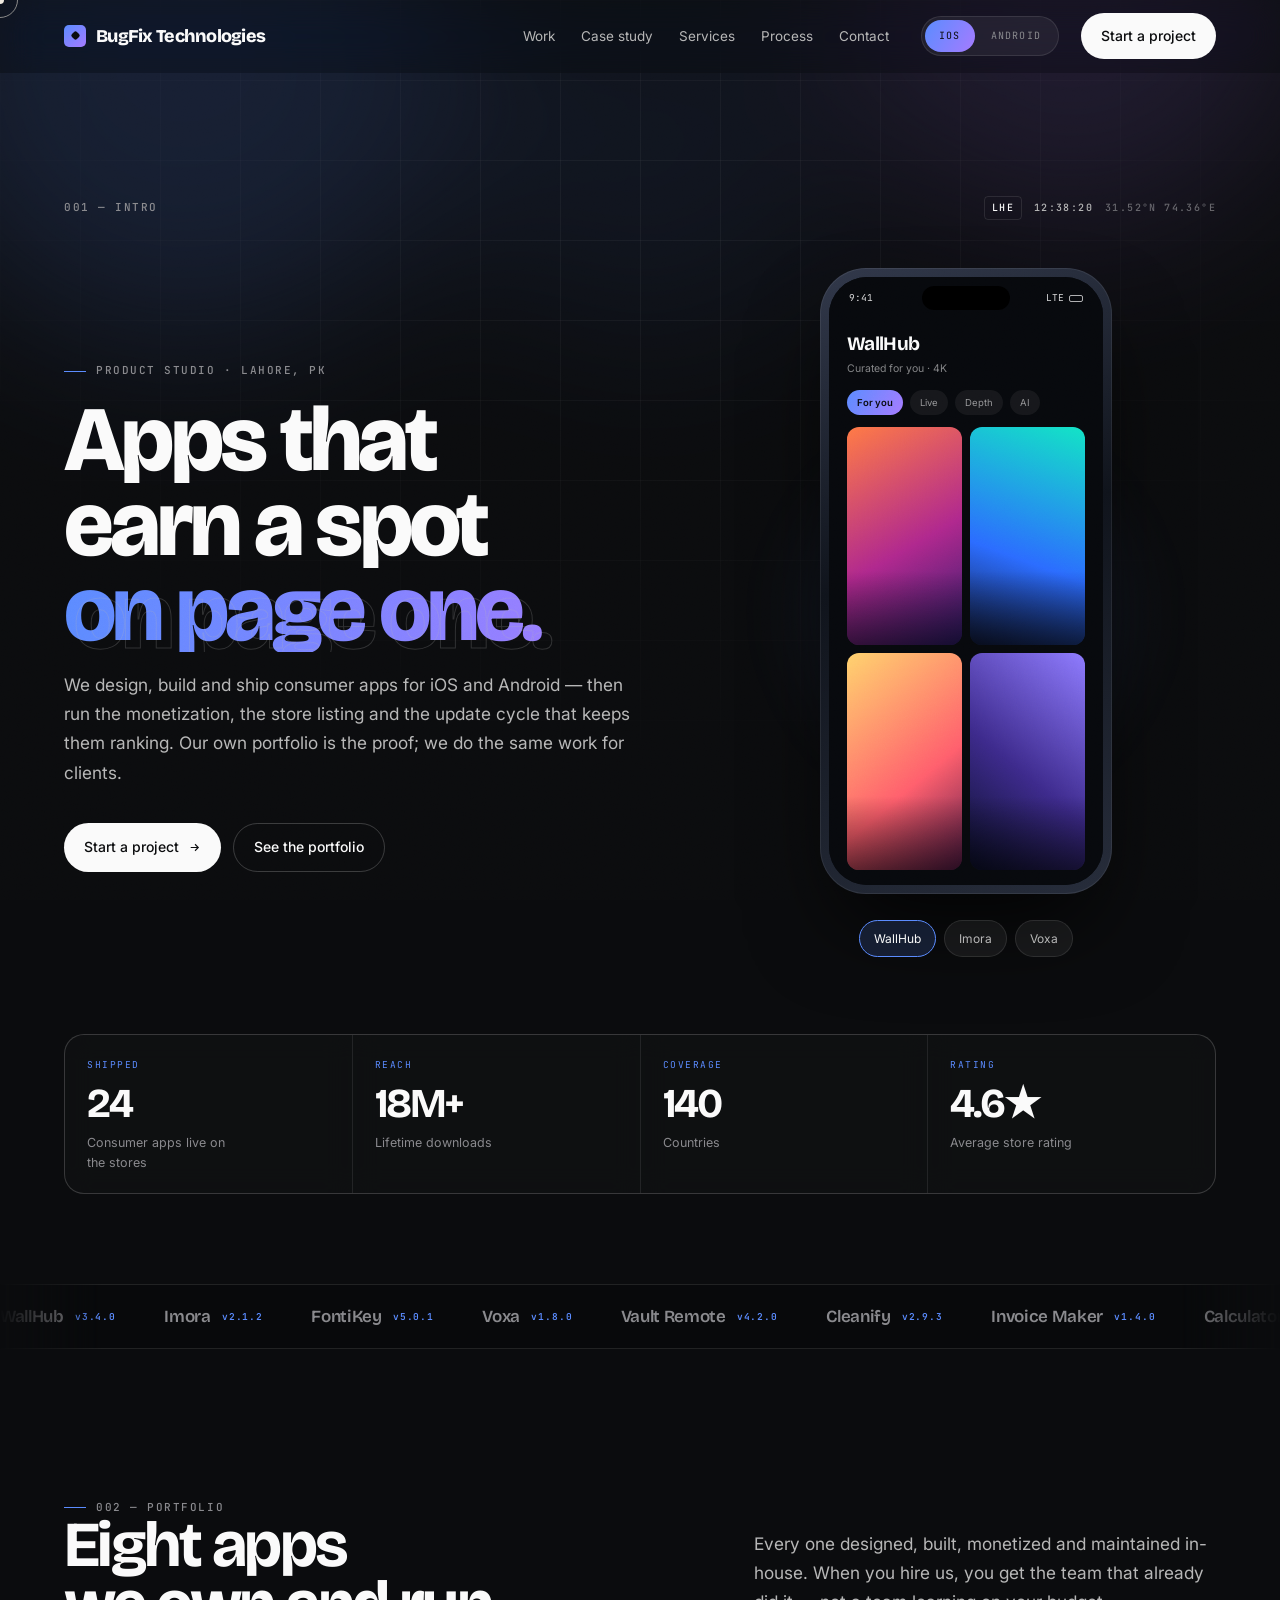
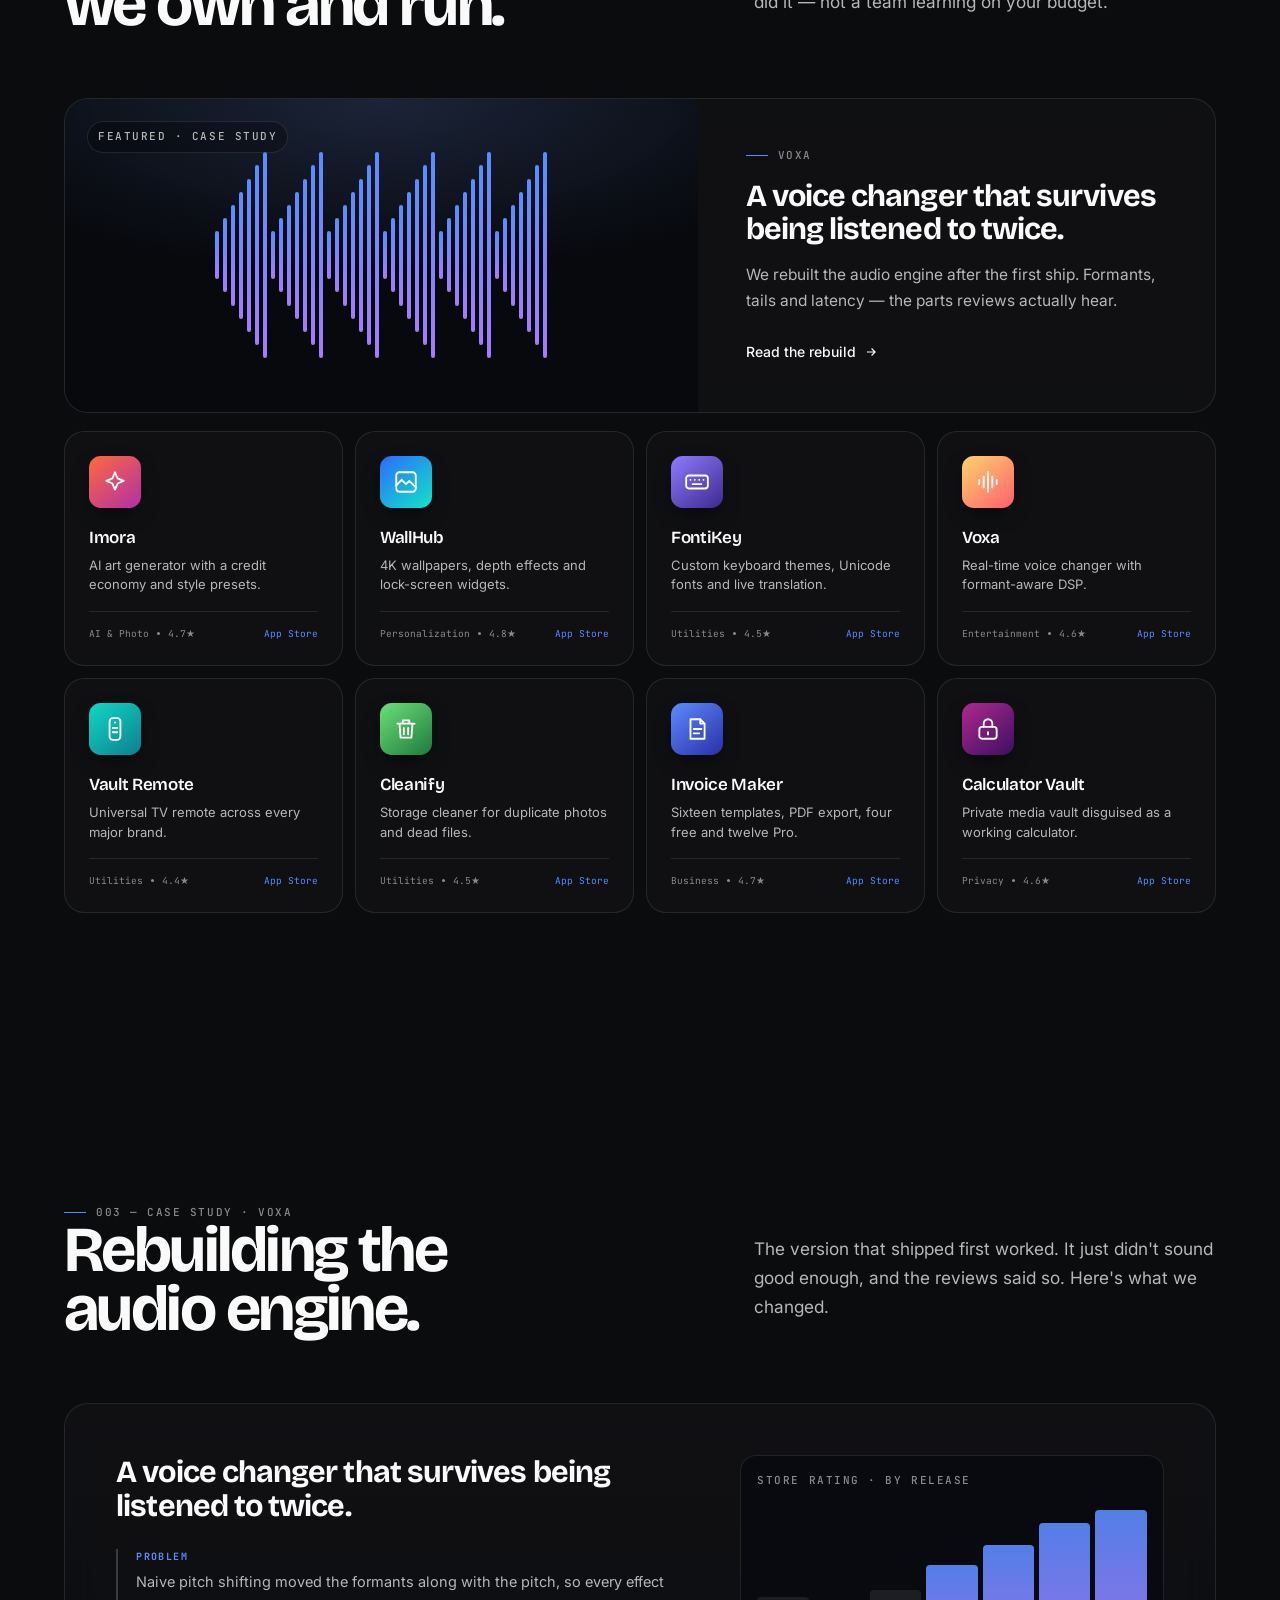
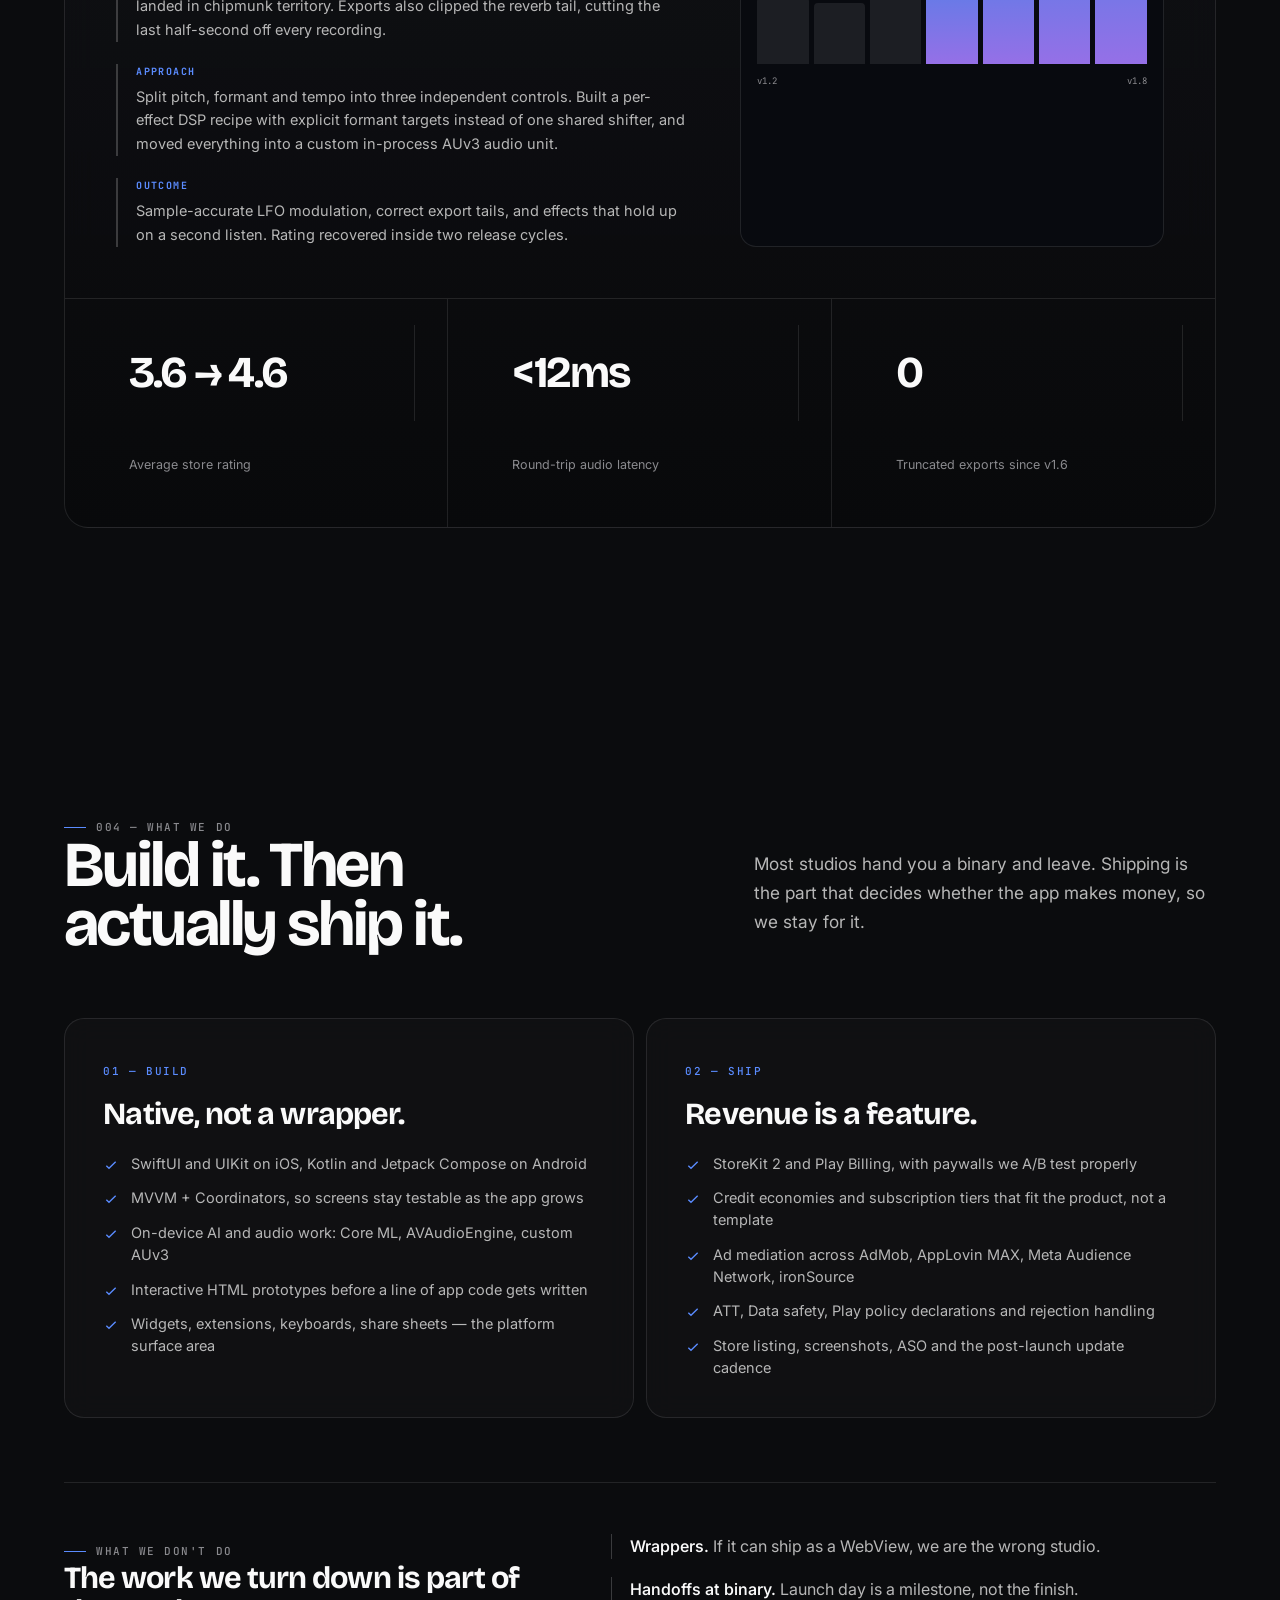
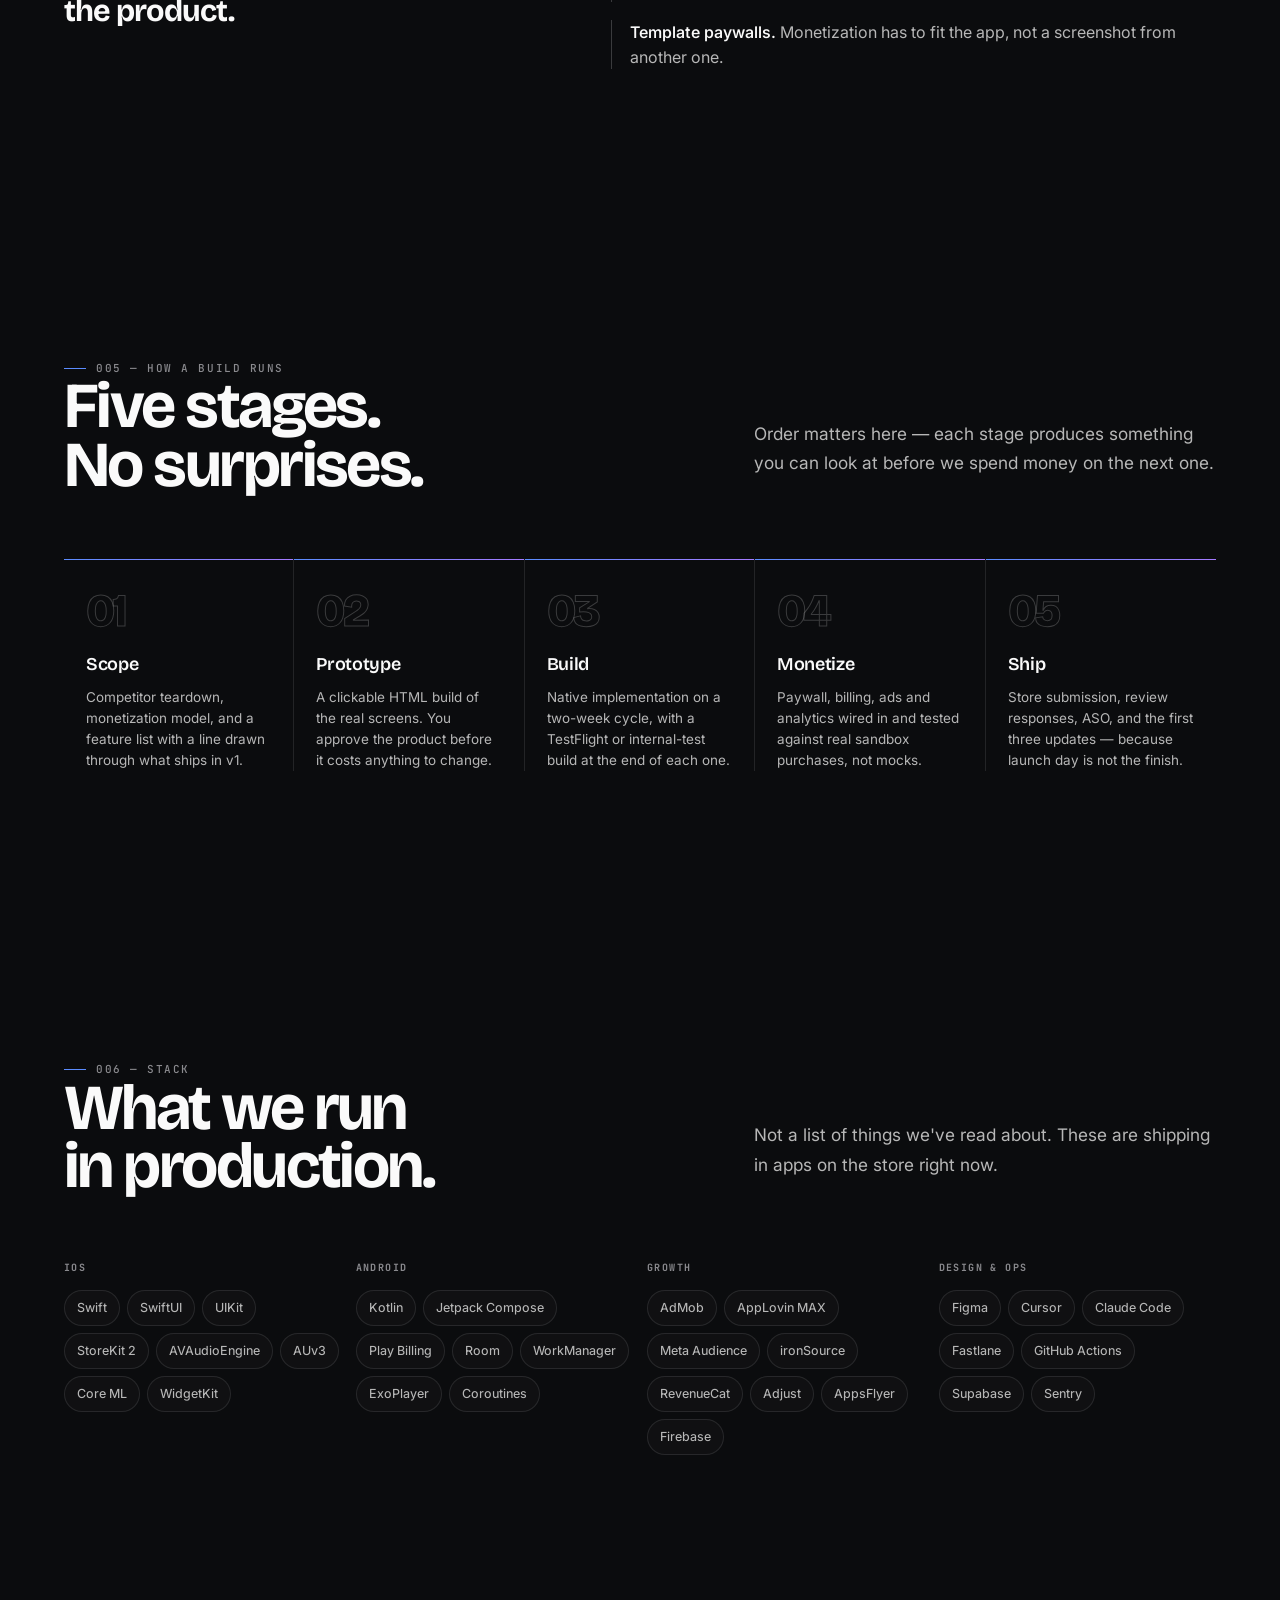
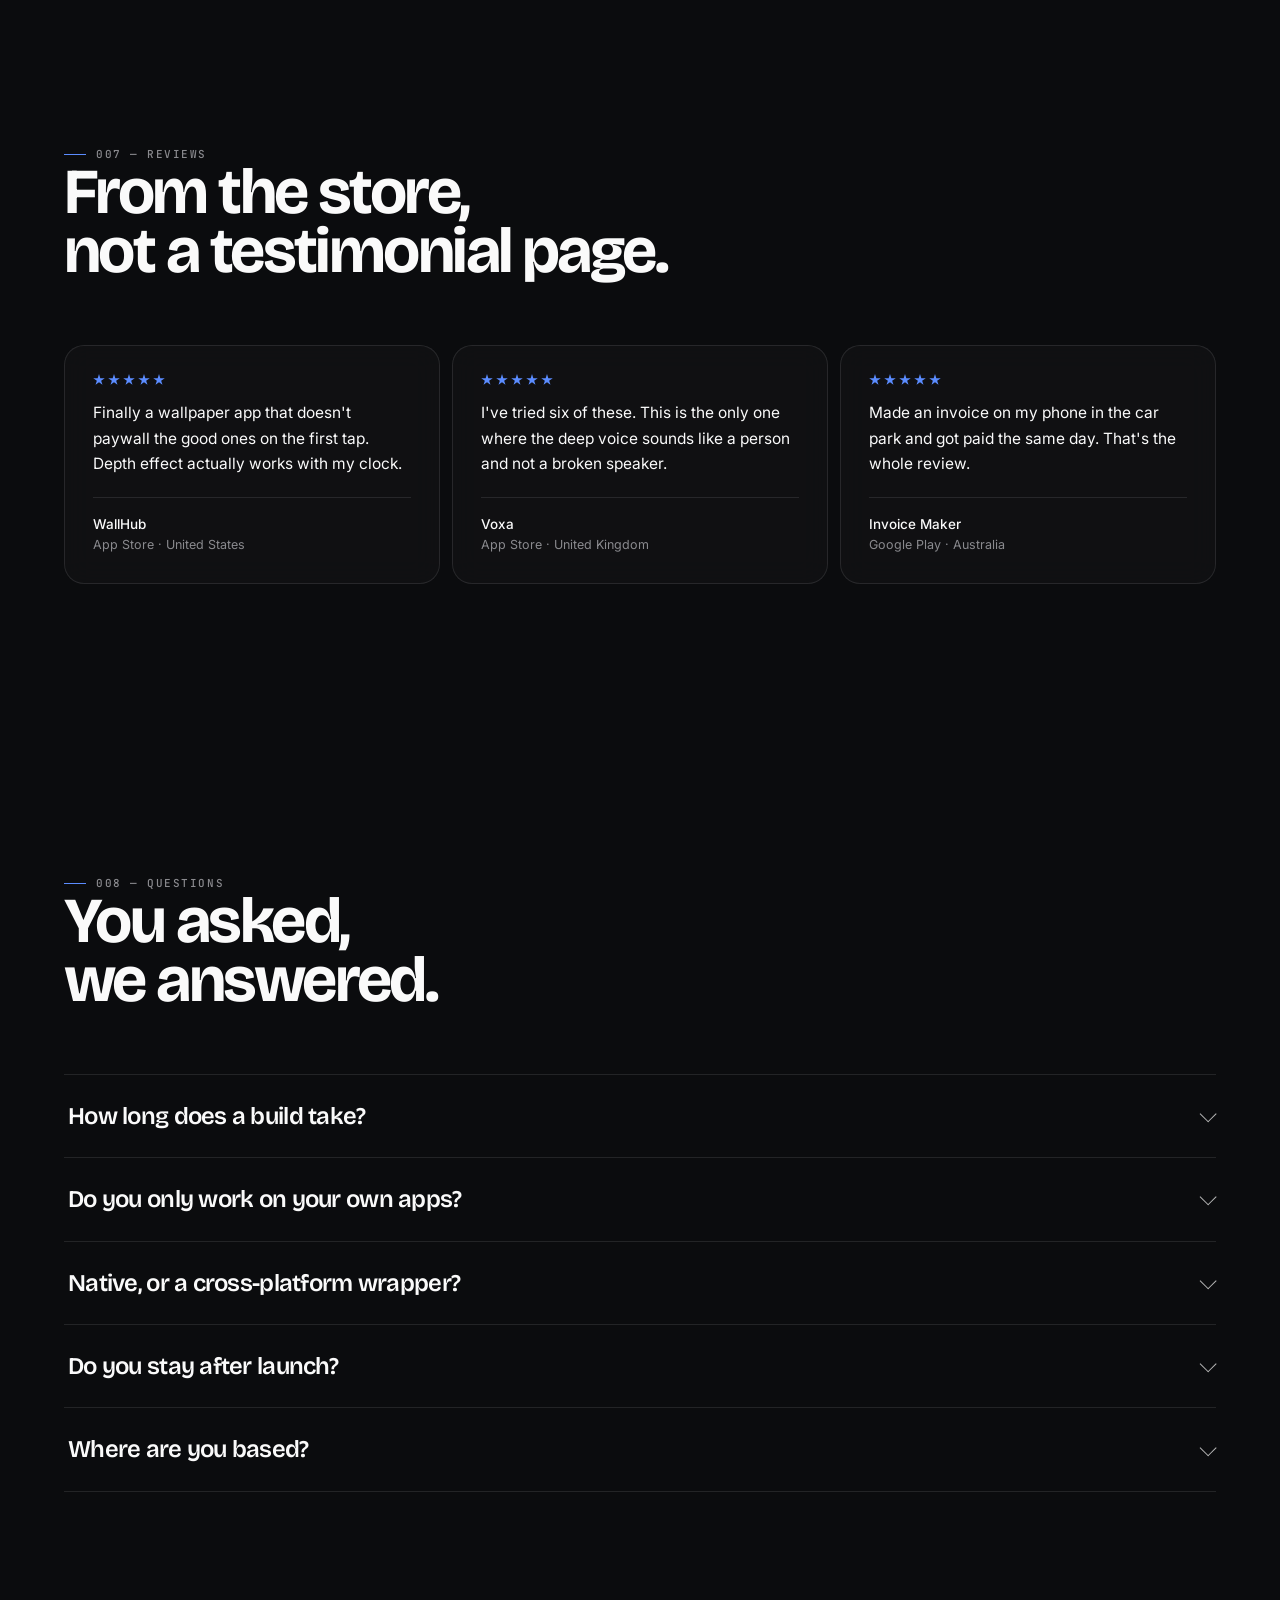
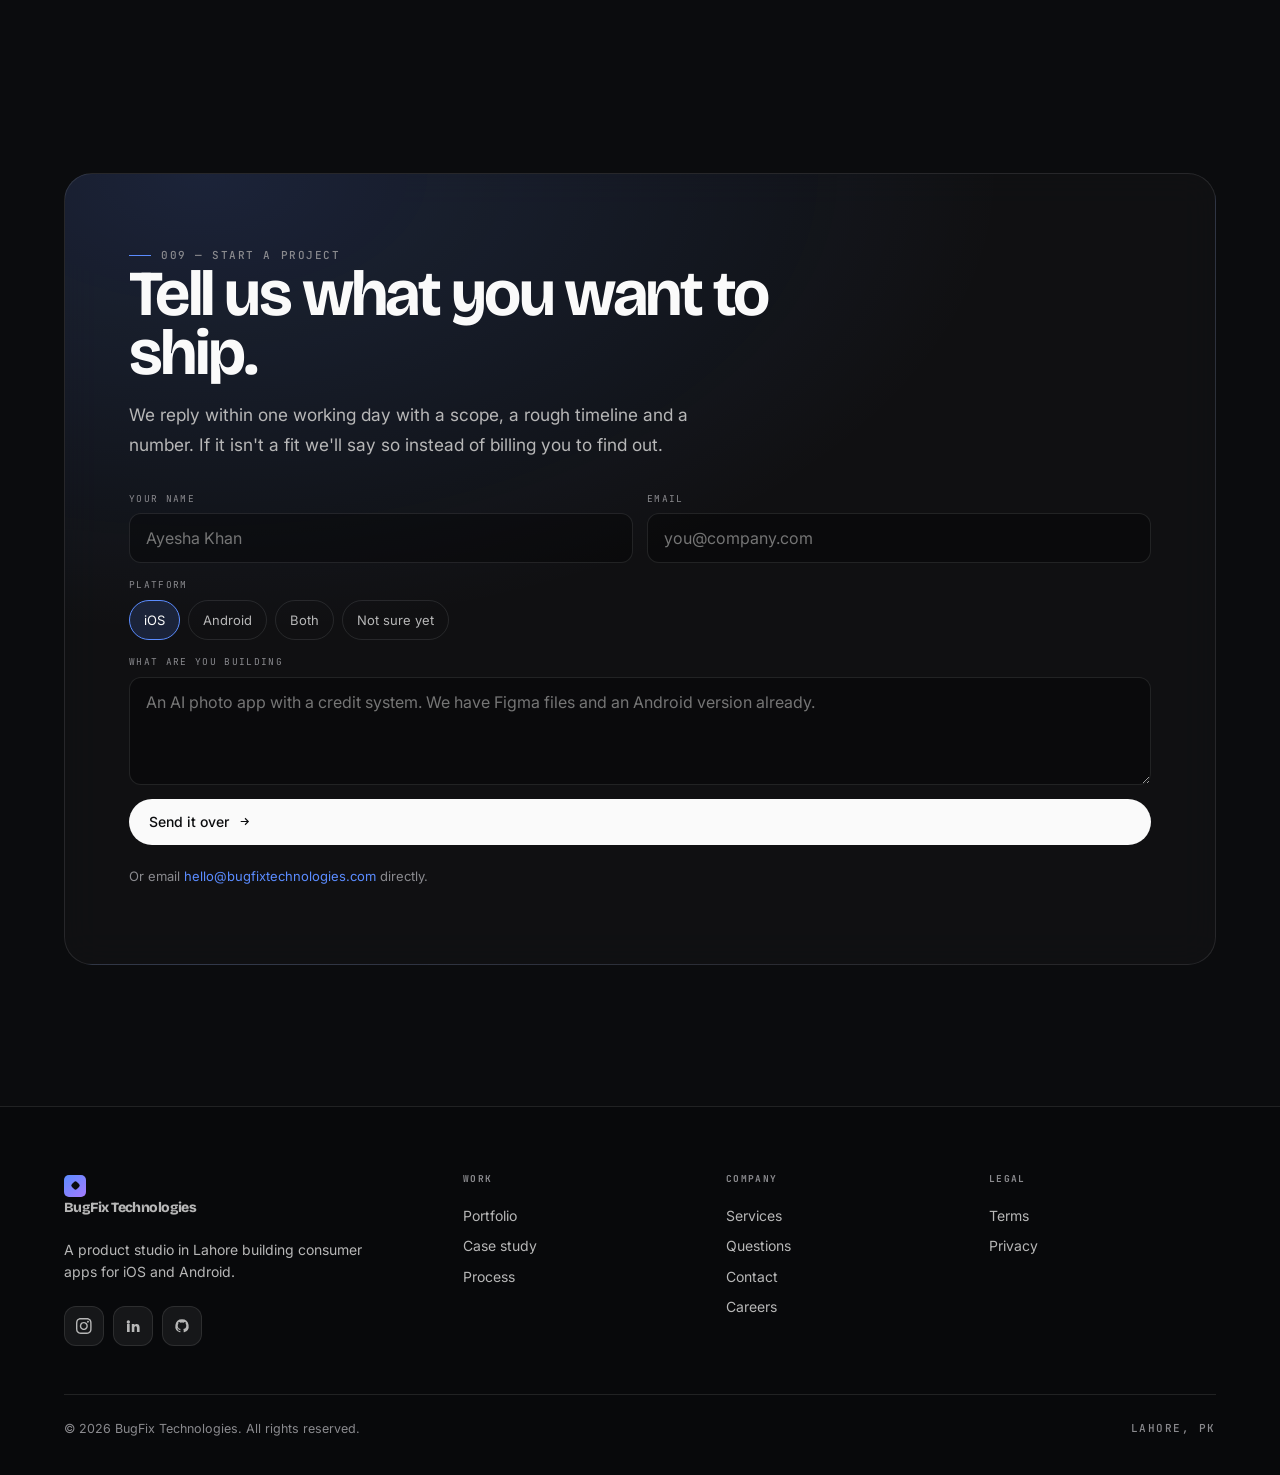
==== commit b4ba1f0d: "Add files via upload" ====
--- a/bugfix-technologies-single-file.html
+++ b/bugfix-technologies-single-file.html
@@ -8,11 +8,11 @@
 <meta property="og:title" content="BugFix Technologies — Consumer iOS &amp; Android apps, shipped.">
 <meta property="og:description" content="A product studio in Lahore building consumer apps for iOS and Android.">
 <meta property="og:type" content="website">
-<meta name="theme-color" content="#0A0C11">
-<link rel="icon" href="data:image/svg+xml,<svg xmlns='http://www.w3.org/2000/svg' viewBox='0 0 32 32'><rect width='32' height='32' rx='7' fill='%235B8CFF'/><rect x='11' y='11' width='10' height='10' rx='2' transform='rotate(45 16 16)' fill='%230A0C11'/></svg>">
+<meta name="theme-color" content="#0B0C0E">
+<link rel="icon" href="data:image/svg+xml,<svg xmlns='http://www.w3.org/2000/svg' viewBox='0 0 32 32'><rect width='32' height='32' rx='7' fill='%235B8CFF'/><rect x='11' y='11' width='10' height='10' rx='2' transform='rotate(45 16 16)' fill='%230B0C0E'/></svg>">
 <link rel="preconnect" href="https://fonts.googleapis.com">
 <link rel="preconnect" href="https://fonts.gstatic.com" crossorigin>
-<link href="https://fonts.googleapis.com/css2?family=Bricolage+Grotesque:opsz,wght@12..96,400;12..96,500;12..96,600;12..96,700;12..96,800&family=Inter+Tight:wght@300;400;500;600&family=JetBrains+Mono:wght@400;500;600&display=swap" rel="stylesheet">
+<link href="https://fonts.googleapis.com/css2?family=Bricolage+Grotesque:opsz,wght@12..96,400;12..96,500;12..96,600;12..96,700;12..96,800&family=Inter:wght@300;400;500;600;700&family=JetBrains+Mono:wght@400;500;600&display=swap" rel="stylesheet">
 <style>
 /* ══════════════════════════════════════════════
    BugFix Technologies — design tokens & stylesheet
@@ -20,115 +20,170 @@
    ══════════════════════════════════════════════ */
 
 *,*::before,*::after{box-sizing:border-box}
-html{-webkit-text-size-adjust:100%;scroll-behavior:smooth}
+html{-webkit-text-size-adjust:100%;scroll-behavior:smooth;scroll-padding-top:88px}
 body{margin:0}
 
 :root{
-  --ink:#0A0C11; --ink2:#0D1017; --surf:#12161F; --surf2:#171C27;
-  --line:rgba(255,255,255,.075); --line2:rgba(255,255,255,.15);
-  --tx:#EEF1F7; --tx2:#96A0B4; --tx3:#5C6577;
-  --a1:#5B8CFF; --a2:#A57BFF; --a-soft:rgba(91,140,255,.14);
-  --icon-r:22.5%;
+  --ink:#0B0C0E; --ink2:#08090B; --surf:rgba(18,18,22,.72); --surf2:rgba(24,26,32,.88);
+  --line:rgba(183,183,183,.14); --line2:rgba(183,183,183,.28);
+  --tx:#FAFAFA; --tx2:#B7B7B7; --tx3:#8A8A8E;
+  --a1:#5B8CFF; --a2:#A57BFF; --a-soft:rgba(91,140,255,.16);
+  --glass:rgba(255,255,255,.06); --glass2:rgba(255,255,255,.10);
+  --blur:18px; --icon-r:22.5%;
   --dsp:"Bricolage Grotesque",-apple-system,BlinkMacSystemFont,sans-serif;
-  --body:"Inter Tight",-apple-system,BlinkMacSystemFont,sans-serif;
+  --body:"Inter",-apple-system,BlinkMacSystemFont,sans-serif;
   --mono:"JetBrains Mono",ui-monospace,SFMono-Regular,monospace;
-  --pad:clamp(20px,5vw,72px); --maxw:1240px;
+  --pad:clamp(20px,5vw,80px); --maxw:1320px;
   --ease:cubic-bezier(.22,1,.36,1);
+  --space-xs:4px; --space-sm:8px; --space-md:16px; --space-lg:24px;
+  --space-xl:32px; --space-2xl:48px; --space-3xl:64px;
+  --header-h:72px;
 }
 html.plat-android{
-  --a1:#FF9A3C; --a2:#FF5B6E; --a-soft:rgba(255,154,60,.14); --icon-r:50%;
+  --a1:#FF9A3C; --a2:#FF5B6E; --a-soft:rgba(255,154,60,.16); --icon-r:50%;
 }
 
 body{background:var(--ink);color:var(--tx);font-family:var(--body);font-size:16px;
-  line-height:1.6;font-weight:350;overflow-x:hidden;-webkit-font-smoothing:antialiased}
+  line-height:1.6;font-weight:400;overflow-x:hidden;-webkit-font-smoothing:antialiased}
 img{max-width:100%;display:block}
+a,button,label,summary,input,textarea{cursor:pointer}
 a{color:inherit;text-decoration:none}
-button{font:inherit;color:inherit;background:none;border:0;cursor:pointer}
+button{font:inherit;color:inherit;background:none;border:0}
 :focus-visible{outline:2px solid var(--a1);outline-offset:3px;border-radius:4px}
-.skip{position:absolute;left:-9999px;top:0;z-index:300;padding:12px 18px;background:var(--tx);color:var(--ink);border-radius:0 0 10px 0}
+.skip{position:absolute;left:-9999px;top:0;z-index:400;padding:12px 18px;background:var(--tx);color:var(--ink);border-radius:0 0 10px 0}
 .skip:focus{left:0}
 
+/* ── grain + cursor + progress ── */
+.grain{pointer-events:none;position:fixed;inset:0;z-index:120;opacity:.045;mix-blend-mode:overlay;
+  background-image:url("data:image/svg+xml;utf8,<svg xmlns='http://www.w3.org/2000/svg' width='180' height='180'><filter id='n'><feTurbulence type='fractalNoise' baseFrequency='.85' numOctaves='2' stitchTiles='stitch'/></filter><rect width='100%' height='100%' filter='url(%23n)'/></svg>")}
+.progress{position:fixed;top:0;left:0;right:0;height:2px;z-index:160;pointer-events:none}
+.progress i{display:block;height:100%;width:0;background:linear-gradient(90deg,var(--a1),var(--a2));transition:width .12s linear}
+.cur{display:none}
+@media(pointer:fine) and (hover:hover){
+  body.has-cur{cursor:none}
+  body.has-cur a,body.has-cur button,body.has-cur label,body.has-cur summary,body.has-cur input,body.has-cur textarea{cursor:none}
+  .cur{display:block;position:fixed;left:0;top:0;z-index:180;pointer-events:none;mix-blend-mode:difference}
+  .cur i,.cur b{position:absolute;border-radius:50%;transform:translate(-50%,-50%)}
+  .cur i{width:8px;height:8px;background:#fff}
+  .cur b{width:36px;height:36px;border:1px solid rgba(255,255,255,.55);transition:width .25s var(--ease),height .25s var(--ease),opacity .25s}
+  .cur.on b{width:56px;height:56px;opacity:.9}
+}
+
 /* ── type ── */
-.dsp{font-family:var(--dsp);font-weight:700;letter-spacing:-.035em;line-height:.94}
-h1.dsp{font-size:clamp(40px,6.3vw,84px);font-weight:800;margin:0}
-h2.dsp{font-size:clamp(32px,4.8vw,64px);margin:0}
-h3.dsp{font-size:clamp(22px,2.3vw,30px);letter-spacing:-.025em;line-height:1.12;margin:0}
+.dsp{font-family:var(--dsp);font-weight:700;letter-spacing:-.04em;line-height:.92}
+h1.dsp{font-size:clamp(44px,7.2vw,96px);font-weight:800;margin:0}
+h2.dsp{font-size:clamp(34px,5vw,72px);margin:0}
+h3.dsp{font-size:clamp(22px,2.4vw,32px);letter-spacing:-.03em;line-height:1.1;margin:0}
 .mono{font-family:var(--mono);font-size:11px;letter-spacing:.14em;text-transform:uppercase;font-weight:500}
-.eyebrow{display:inline-flex;align-items:center;gap:9px;color:var(--tx3)}
+.eyebrow{display:inline-flex;align-items:center;gap:10px;color:var(--tx3)}
 .eyebrow::before{content:"";width:22px;height:1px;background:var(--a1)}
-.lead{font-size:clamp(16px,1.35vw,19px);color:var(--tx2);max-width:56ch;line-height:1.66}
+.lead{font-size:clamp(16px,1.35vw,19px);color:var(--tx2);max-width:52ch;line-height:1.7;font-weight:400}
 .grad{background:linear-gradient(100deg,var(--a1),var(--a2));-webkit-background-clip:text;background-clip:text;color:transparent}
 
 /* ── layout ── */
 .wrap{max-width:var(--maxw);margin:0 auto;padding-left:var(--pad);padding-right:var(--pad)}
-section{position:relative;padding-block:clamp(80px,10vw,148px)}
+section{position:relative;padding-block:clamp(88px,11vw,168px)}
 section[id]{scroll-margin-top:88px}
-.sechead{display:flex;flex-wrap:wrap;gap:24px 48px;align-items:flex-end;justify-content:space-between;margin-bottom:clamp(40px,5vw,72px)}
-.sechead .lead{max-width:44ch}
+.sechead{display:flex;flex-wrap:wrap;gap:24px 64px;align-items:flex-end;justify-content:space-between;margin-bottom:clamp(40px,5vw,80px)}
+.sechead .lead{max-width:42ch}
 
 /* ── preloader ── */
-#pre{position:fixed;inset:0;z-index:200;background:var(--ink);display:flex;flex-direction:column;
-  align-items:center;justify-content:center;gap:22px;transition:opacity .6s var(--ease),visibility .6s}
-#pre.done{opacity:0;visibility:hidden}
-#pre .bar{width:min(320px,60vw);height:2px;background:rgba(255,255,255,.09);overflow:hidden}
-#pre .bar i{display:block;height:100%;width:0;background:linear-gradient(90deg,var(--a1),var(--a2))}
-#pre .pct{font-family:var(--mono);font-size:11px;letter-spacing:.2em;color:var(--tx3)}
-#pre .mk{font-family:var(--dsp);font-weight:800;font-size:clamp(20px,4vw,26px);letter-spacing:-.04em;text-align:center;padding:0 20px}
+#pre{position:fixed;inset:0;z-index:300;background:var(--ink);display:flex;flex-direction:column;
+  align-items:center;justify-content:center;gap:18px;transition:opacity .7s var(--ease),visibility .7s}
+#pre.done{opacity:0;visibility:hidden;pointer-events:none}
+.pre-mark{font-family:var(--dsp);font-weight:800;font-size:clamp(18px,3vw,22px);letter-spacing:-.04em}
+.pre-pct{font-family:var(--dsp);font-weight:800;font-size:clamp(64px,14vw,160px);letter-spacing:-.06em;line-height:.85;display:flex;align-items:flex-start}
+.pre-pct em{font-style:normal;font-size:.38em;margin-top:.18em;color:var(--tx3)}
+.pre-bar{width:min(280px,56vw);height:1px;background:rgba(255,255,255,.1);overflow:hidden}
+.pre-bar i{display:block;height:100%;width:0;background:linear-gradient(90deg,var(--a1),var(--a2))}
+.pre-sub{color:var(--tx3)}
 
 /* ── nav ── */
-header.nav{position:fixed;top:0;left:0;right:0;z-index:100;border-bottom:1px solid transparent;
-  transition:background .35s,border-color .35s,backdrop-filter .35s}
-header.nav.stuck{background:rgba(10,12,17,.72);backdrop-filter:blur(18px) saturate(160%);
-  -webkit-backdrop-filter:blur(18px) saturate(160%);border-bottom-color:var(--line)}
-.navin{max-width:var(--maxw);margin:0 auto;padding:0 var(--pad);height:68px;display:flex;align-items:center;gap:28px}
-.brand{display:flex;align-items:center;gap:10px;font-family:var(--dsp);font-weight:800;font-size:clamp(14px,1.6vw,19px);letter-spacing:-.04em;white-space:nowrap}
-.brand .glyph{width:24px;height:24px;border-radius:var(--icon-r);background:linear-gradient(140deg,var(--a1),var(--a2));
-  display:grid;place-items:center;transition:border-radius .5s var(--ease)}
-.brand .glyph::after{content:"";width:8px;height:8px;border-radius:2px;background:var(--ink);transform:rotate(45deg)}
-.navlinks{display:flex;gap:26px;margin-left:auto}
-.navlinks a{font-size:14px;color:var(--tx2);transition:color .2s}
-.navlinks a:hover{color:var(--tx)}
-
-/* ── platform toggle : the signature control ── */
+header.nav{position:fixed;top:0;left:0;right:0;z-index:140;
+  background:rgba(11,12,14,.42);backdrop-filter:blur(var(--blur)) saturate(160%);
+  -webkit-backdrop-filter:blur(var(--blur)) saturate(160%);
+  border-bottom:1px solid transparent;transition:border-color .35s,background .35s}
+header.nav.stuck{background:rgba(11,12,14,.78);border-bottom-color:var(--line)}
+.navin{max-width:var(--maxw);margin:0 auto;padding:0 var(--pad);height:var(--header-h);display:flex;align-items:center;gap:22px}
+.brand{display:flex;align-items:center;gap:10px;font-family:var(--dsp);font-weight:800;font-size:clamp(14px,1.5vw,18px);letter-spacing:-.04em;white-space:nowrap}
+.brand .glyph{width:22px;height:22px;border-radius:var(--icon-r);background:linear-gradient(140deg,var(--a1),var(--a2));
+  display:grid;place-items:center;transition:border-radius .5s var(--ease);flex:0 0 auto}
+.brand .glyph::after{content:"";width:7px;height:7px;border-radius:2px;background:var(--ink);transform:rotate(45deg)}
+.navlinks{display:flex;gap:6px;margin-left:auto}
+.navlinks a{position:relative;height:22px;overflow:hidden;display:block;font-size:13.5px;color:var(--tx2);padding:0 10px}
+.navlinks a span{display:block;line-height:22px;transition:transform .4s var(--ease)}
+.navlinks a span:last-child{color:var(--tx)}
+.navlinks a:hover span{transform:translateY(-22px)}
 .ptog{display:flex;align-items:center;gap:2px;padding:3px;border:1px solid var(--line);
-  border-radius:999px;background:rgba(255,255,255,.03);position:relative}
-.ptog button{position:relative;z-index:2;padding:6px 13px;border-radius:999px;font-family:var(--mono);
-  font-size:10px;letter-spacing:.12em;text-transform:uppercase;color:var(--tx3);transition:color .3s}
+  border-radius:999px;background:var(--glass);position:relative}
+.ptog button{position:relative;z-index:2;padding:7px 14px;border-radius:999px;font-family:var(--mono);
+  font-size:10px;letter-spacing:.12em;text-transform:uppercase;color:var(--tx3);transition:color .3s;min-height:32px}
 .ptog button[aria-pressed="true"]{color:var(--ink)}
 .ptog .pill{position:absolute;z-index:1;top:3px;bottom:3px;border-radius:999px;
   background:linear-gradient(120deg,var(--a1),var(--a2));transition:transform .5s var(--ease),width .5s var(--ease)}
 
-.cta{display:inline-flex;align-items:center;gap:9px;padding:11px 19px;border-radius:999px;font-size:14px;
-  font-weight:500;background:var(--tx);color:var(--ink);transition:transform .3s var(--ease),box-shadow .3s}
-.cta:hover{transform:translateY(-2px);box-shadow:0 10px 30px rgba(0,0,0,.5)}
+.mag{transition:transform .45s var(--ease),box-shadow .3s,background .25s,border-color .25s}
+.cta{display:inline-flex;align-items:center;gap:9px;padding:12px 20px;border-radius:999px;font-size:14px;
+  font-weight:500;background:var(--tx);color:var(--ink);transition:box-shadow .3s,background .25s,transform .45s var(--ease)}
+.cta:hover{box-shadow:0 12px 32px rgba(0,0,0,.45)}
 .cta.ghost{background:transparent;color:var(--tx);border:1px solid var(--line2)}
-.cta.ghost:hover{border-color:var(--tx2);box-shadow:none}
+.cta.ghost:hover{border-color:var(--tx2);box-shadow:none;background:var(--glass)}
 .cta svg{width:13px;height:13px;fill:none;stroke:currentColor;stroke-width:2}
+.cta[disabled],.cta[aria-busy="true"]{opacity:.55;pointer-events:none}
+
+.burger{display:none;width:44px;height:44px;place-items:center;position:relative;margin-left:4px}
+.burger span{position:absolute;width:18px;height:1.5px;background:var(--tx);transition:transform .4s var(--ease),opacity .3s}
+.burger span:first-child{transform:translateY(-4px)}
+.burger span:last-child{transform:translateY(4px)}
+.burger[aria-expanded="true"] span:first-child{transform:rotate(45deg)}
+.burger[aria-expanded="true"] span:last-child{transform:rotate(-45deg)}
+
+.menu{position:fixed;inset:0;z-index:130;display:flex;flex-direction:column;justify-content:center;
+  padding:calc(var(--header-h) + 32px) var(--pad) 40px;background:rgba(8,9,11,.92);
+  backdrop-filter:blur(24px) saturate(140%);-webkit-backdrop-filter:blur(24px) saturate(140%)}
+.menu[hidden]{display:none}
+.menu-nav{display:grid;gap:6px}
+.menu-nav a{font-family:var(--dsp);font-size:clamp(36px,9vw,56px);font-weight:700;letter-spacing:-.04em;
+  display:flex;align-items:baseline;gap:18px;line-height:1.05}
+.menu-nav a span{font-family:var(--mono);font-size:12px;letter-spacing:.16em;color:var(--a1);font-weight:500}
+.menu-foot{display:flex;flex-wrap:wrap;gap:18px;align-items:center;justify-content:space-between;margin-top:48px;padding-top:24px;border-top:1px solid var(--line)}
 
 /* ── hero ── */
-.hero{padding-top:clamp(120px,15vw,180px);padding-bottom:clamp(60px,7vw,96px);overflow:hidden}
-.aurora{position:absolute;inset:-20% -10% auto;height:820px;pointer-events:none;z-index:0;filter:blur(90px);opacity:.5}
+.hero{padding-top:clamp(128px,16vw,196px);padding-bottom:clamp(56px,7vw,96px);overflow:hidden}
+.herometa{position:relative;z-index:2;display:flex;flex-wrap:wrap;align-items:center;justify-content:space-between;gap:12px;margin-bottom:clamp(28px,4vw,48px)}
+.chap{color:var(--tx3)}
+.live{display:flex;align-items:center;gap:12px;color:var(--tx3);font-size:10px}
+.live .city{color:var(--tx);padding:3px 7px;border:1px solid var(--line);border-radius:4px;letter-spacing:.12em}
+.live time{font-variant-numeric:tabular-nums;color:var(--tx2)}
+.coords{opacity:.7}
+.aurora{position:absolute;inset:-20% -10% auto;height:820px;pointer-events:none;z-index:0;filter:blur(90px);opacity:.48}
 .aurora i{position:absolute;border-radius:50%;display:block;transition:background 1s var(--ease)}
 .aurora i:nth-child(1){width:44vw;height:44vw;left:2%;top:4%;background:var(--a1);opacity:.32}
 .aurora i:nth-child(2){width:38vw;height:38vw;right:6%;top:0;background:var(--a2);opacity:.28}
 .aurora i:nth-child(3){width:30vw;height:30vw;left:38%;top:26%;background:var(--a1);opacity:.16}
-.grid-bg{position:absolute;inset:0;z-index:0;pointer-events:none;opacity:.5;
+.grid-bg{position:absolute;inset:0;z-index:0;pointer-events:none;opacity:.45;
   background-image:linear-gradient(var(--line) 1px,transparent 1px),linear-gradient(90deg,var(--line) 1px,transparent 1px);
-  background-size:76px 76px;
-  -webkit-mask-image:radial-gradient(ellipse 80% 60% at 50% 20%,#000 10%,transparent 72%);
-  mask-image:radial-gradient(ellipse 80% 60% at 50% 20%,#000 10%,transparent 72%)}
-.heroin{position:relative;z-index:2;display:grid;grid-template-columns:1.08fr .92fr;gap:clamp(32px,5vw,72px);align-items:center}
+  background-size:80px 80px;
+  -webkit-mask-image:radial-gradient(ellipse 80% 60% at 50% 18%,#000 10%,transparent 72%);
+  mask-image:radial-gradient(ellipse 80% 60% at 50% 18%,#000 10%,transparent 72%)}
+.heroin{position:relative;z-index:2;display:grid;grid-template-columns:1.08fr .92fr;gap:clamp(32px,5vw,80px);align-items:center}
+h1.dsp{margin-top:18px}
 h1.dsp span.line{display:block;overflow:hidden}
-h1.dsp span.line b{display:block;font-weight:inherit;transform:translateY(105%);animation:rise .95s var(--ease) forwards}
+h1.dsp span.line b{display:block;font-weight:inherit;transform:translateY(105%);animation:rise 1s var(--ease) forwards}
 h1.dsp span.line:nth-child(2) b{animation-delay:.09s}
 h1.dsp span.line:nth-child(3) b{animation-delay:.18s}
+.line-ghost{position:relative}
+.line-ghost i{position:absolute;left:0;top:0;font-style:normal;font-weight:800;letter-spacing:-.04em;
+  color:transparent;-webkit-text-stroke:1px rgba(183,183,183,.22);transform:translate(10px,8px);pointer-events:none}
 @keyframes rise{to{transform:translateY(0)}}
-.herocta{display:flex;flex-wrap:wrap;gap:12px;margin-top:34px}
+.herocta{display:flex;flex-wrap:wrap;gap:12px;margin-top:36px}
+
 .stats{display:grid;grid-template-columns:repeat(4,1fr);gap:1px;background:var(--line);border:1px solid var(--line);
-  border-radius:14px;overflow:hidden;margin-top:clamp(48px,6vw,72px);position:relative;z-index:2}
-.stats div{background:var(--ink2);padding:20px 18px}
-.stats .n{font-family:var(--dsp);font-size:clamp(26px,3vw,38px);font-weight:700;letter-spacing:-.04em;line-height:1}
-.stats .l{color:var(--tx3);margin-top:7px;font-size:12.5px}
+  border-radius:20px;overflow:hidden;margin-top:clamp(52px,6vw,80px);position:relative;z-index:2}
+.stats>div{background:rgba(8,9,11,.72);backdrop-filter:blur(12px);-webkit-backdrop-filter:blur(12px);padding:22px 22px 20px}
+.stats .k{font-family:var(--mono);font-size:9.5px;letter-spacing:.16em;text-transform:uppercase;color:var(--a1);margin-bottom:12px}
+.stats .n{font-family:var(--dsp);font-size:clamp(28px,3.2vw,42px);font-weight:700;letter-spacing:-.045em;line-height:1}
+.stats .l{color:var(--tx3);margin-top:8px;font-size:12.5px;max-width:18ch}
 
 /* ── device ── */
 .stage{position:relative;display:grid;place-items:center;min-height:560px}
@@ -193,24 +248,44 @@
   background:linear-gradient(140deg,var(--a1),var(--a2));box-shadow:0 0 0 6px rgba(255,255,255,.05)}
 .vx .rec::after{content:"";width:16px;height:16px;border-radius:4px;background:#0A0C11}
 .swatch{display:flex;gap:8px;justify-content:center;margin-top:26px;position:relative;z-index:3;flex-wrap:wrap}
-.swatch button{padding:8px 14px;border-radius:999px;border:1px solid var(--line);font-size:12px;color:var(--tx2);transition:.25s}
+.swatch button{padding:8px 14px;min-height:36px;border-radius:999px;border:1px solid var(--line);font-size:12px;color:var(--tx2);transition:.25s;background:var(--glass)}
 .swatch button[aria-pressed="true"]{border-color:var(--a1);color:var(--tx);background:var(--a-soft)}
 
 /* ── ticker ── */
-.ticker{border-block:1px solid var(--line);overflow:hidden;padding:16px 0;background:var(--ink2)}
-.tick{display:flex;gap:44px;width:max-content;animation:slide 34s linear infinite}
+.ticker{border-block:1px solid var(--line);overflow:hidden;padding:18px 0;background:var(--ink2);
+  -webkit-mask-image:linear-gradient(90deg,transparent,#000 8%,#000 92%,transparent);
+  mask-image:linear-gradient(90deg,transparent,#000 8%,#000 92%,transparent)}
+.tick{display:flex;gap:48px;width:max-content;animation:slide 34s linear infinite}
+.ticker:hover .tick{animation-play-state:paused}
 .tick span{display:flex;align-items:center;gap:11px;font-family:var(--dsp);font-size:17px;font-weight:600;
   letter-spacing:-.02em;color:var(--tx3);white-space:nowrap}
 .tick span em{font-family:var(--mono);font-size:9.5px;font-style:normal;color:var(--a1);letter-spacing:.1em}
 @keyframes slide{to{transform:translateX(-50%)}}
 
+/* ── featured ── */
+.feat{display:grid;grid-template-columns:1.1fr .9fr;gap:0;border:1px solid var(--line);border-radius:24px;
+  overflow:hidden;margin-bottom:18px;background:var(--surf);backdrop-filter:blur(16px);-webkit-backdrop-filter:blur(16px);
+  transition:border-color .35s}
+.feat:hover{border-color:var(--line2)}
+.featvis{position:relative;min-height:280px;background:radial-gradient(120% 90% at 50% 0%,var(--a-soft),#07090D 62%);padding:24px}
+.featwave{display:flex;align-items:center;justify-content:center;gap:4px;height:100%;min-height:220px}
+.featwave i{width:4px;border-radius:4px;background:linear-gradient(var(--a1),var(--a2));
+  animation:bounce 1.1s var(--ease) infinite alternate}
+.featbadge{position:absolute;top:22px;left:22px;color:var(--tx2);padding:6px 10px;border:1px solid var(--line);border-radius:999px;background:rgba(0,0,0,.28)}
+.featcopy{padding:clamp(28px,4vw,48px);display:flex;flex-direction:column;justify-content:center}
+.featcopy .eyebrow{margin-bottom:14px}
+.featcopy p{margin:16px 0 0;color:var(--tx2);font-size:15.5px;line-height:1.65;max-width:42ch}
+.featlink{margin-top:28px;display:inline-flex;align-items:center;gap:8px;font-size:14px;color:var(--tx);font-weight:500}
+.featlink svg{width:14px;height:14px;fill:none;stroke:currentColor;stroke-width:2}
+
 /* ── app cards ── */
-.apps{display:grid;grid-template-columns:repeat(4,1fr);gap:14px}
-.app{position:relative;padding:22px;border:1px solid var(--line);border-radius:18px;background:var(--surf);
+.apps{display:grid;grid-template-columns:repeat(4,1fr);gap:12px}
+.app{position:relative;padding:24px;border:1px solid var(--line);border-radius:20px;background:var(--surf);
+  backdrop-filter:blur(14px);-webkit-backdrop-filter:blur(14px);
   overflow:hidden;transition:transform .45s var(--ease),border-color .35s,background .35s}
 .app::before{content:"";position:absolute;inset:0;opacity:0;transition:opacity .4s;
   background:radial-gradient(420px circle at var(--mx,50%) var(--my,0%),var(--a-soft),transparent 68%)}
-.app:hover{transform:translateY(-5px);border-color:var(--line2);background:var(--surf2)}
+.app:hover{transform:translateY(-4px);border-color:var(--line2);background:var(--surf2)}
 .app:hover::before{opacity:1}
 .app>*{position:relative;z-index:2}
 .icon{width:52px;height:52px;border-radius:var(--icon-r);display:grid;place-items:center;margin-bottom:16px;
@@ -224,12 +299,13 @@
 .app .meta .plat{margin-left:auto;color:var(--a1)}
 
 /* ── case study ── */
-.case{border:1px solid var(--line);border-radius:22px;background:linear-gradient(180deg,var(--surf),var(--ink2));overflow:hidden}
+.case{border:1px solid var(--line);border-radius:24px;background:linear-gradient(180deg,rgba(18,18,22,.8),rgba(8,9,11,.9));
+  backdrop-filter:blur(16px);-webkit-backdrop-filter:blur(16px);overflow:hidden}
 .casetop{display:grid;grid-template-columns:1.15fr .85fr;gap:clamp(28px,4vw,56px);padding:clamp(28px,4vw,52px)}
 .paw{display:grid;gap:22px;margin-top:26px}
-.paw div{padding-left:18px;border-left:2px solid var(--line2);border-radius:0}
+.paw div{padding-left:18px;border-left:2px solid var(--line2)}
 .paw h4{margin:0 0 5px;font-family:var(--mono);font-size:10px;letter-spacing:.14em;text-transform:uppercase;color:var(--a1)}
-.paw p{margin:0;font-size:14.5px;color:var(--tx2);line-height:1.6}
+.paw p{margin:0;font-size:14.5px;color:var(--tx2);line-height:1.65}
 .results{display:grid;grid-template-columns:repeat(3,1fr);border-top:1px solid var(--line)}
 .results div{padding:26px clamp(18px,3vw,32px);border-right:1px solid var(--line)}
 .results div:last-child{border-right:0}
@@ -242,143 +318,202 @@
 .shot .lbl{display:flex;justify-content:space-between;font-family:var(--mono);font-size:9px;color:var(--tx3);margin-top:10px}
 
 /* ── capability panes ── */
-.duo{display:grid;grid-template-columns:1fr 1fr;gap:14px}
-.pane{border:1px solid var(--line);border-radius:18px;padding:clamp(24px,3vw,36px);background:var(--surf)}
+.duo{display:grid;grid-template-columns:1fr 1fr;gap:12px}
+.pane{border:1px solid var(--line);border-radius:20px;padding:clamp(24px,3vw,40px);background:var(--surf);
+  backdrop-filter:blur(14px);-webkit-backdrop-filter:blur(14px)}
+.pane h3{margin-top:14px}
 .pane ul{list-style:none;margin:22px 0 0;padding:0;display:grid;gap:13px}
 .pane li{display:flex;gap:12px;font-size:14.5px;color:var(--tx2);line-height:1.5}
 .pane li svg{flex:0 0 16px;width:16px;height:16px;margin-top:4px;stroke:var(--a1);fill:none;stroke-width:2}
 
+.donts{display:grid;grid-template-columns:.9fr 1.1fr;gap:clamp(24px,4vw,64px);margin-top:clamp(40px,5vw,72px);
+  padding-top:clamp(36px,4vw,56px);border-top:1px solid var(--line);align-items:start}
+.donts ul{list-style:none;margin:0;padding:0;display:grid;gap:18px}
+.donts li{font-size:16px;color:var(--tx2);line-height:1.55;padding-left:18px;border-left:1px solid var(--line2)}
+.donts li b{color:var(--tx);font-weight:550}
+
 /* ── process ── */
 .steps{display:grid;grid-template-columns:repeat(5,1fr);border-top:1px solid var(--line)}
-.step{padding:26px 22px 0;border-right:1px solid var(--line);position:relative}
+.step{padding:28px 22px 0;border-right:1px solid var(--line);position:relative}
 .step:last-child{border-right:0}
 .step::before{content:"";position:absolute;top:-1px;left:0;width:0;height:1px;
   background:linear-gradient(90deg,var(--a1),var(--a2));transition:width .8s var(--ease)}
 .step.in::before{width:100%}
-.step .num{font-family:var(--mono);font-size:10px;color:var(--a1);letter-spacing:.16em}
-.step h4{font-family:var(--dsp);font-size:17px;font-weight:600;letter-spacing:-.02em;margin:14px 0 8px}
+.step .num{font-family:var(--dsp);font-size:clamp(36px,3.6vw,52px);font-weight:800;letter-spacing:-.06em;
+  color:transparent;-webkit-text-stroke:1px rgba(183,183,183,.28);line-height:1;display:block}
+.step h4{font-family:var(--dsp);font-size:18px;font-weight:600;letter-spacing:-.02em;margin:16px 0 8px}
 .step p{margin:0;font-size:13.5px;color:var(--tx2);line-height:1.55}
 
 /* ── stack ── */
 .stackgrid{display:grid;grid-template-columns:repeat(4,1fr);gap:14px}
 .sgroup h4{font-family:var(--mono);font-size:10px;letter-spacing:.14em;text-transform:uppercase;color:var(--tx3);margin:0 0 14px}
 .chips{display:flex;flex-wrap:wrap;gap:7px}
-.chips b{font-weight:450;font-size:12.5px;padding:6px 11px;border-radius:8px;border:1px solid var(--line);
+.chips b{font-weight:450;font-size:12.5px;padding:7px 12px;border-radius:999px;border:1px solid var(--line);
   background:var(--surf);color:var(--tx2);transition:.25s}
-.chips b:hover{border-color:var(--a1);color:var(--tx)}
+.chips b:hover{border-color:var(--a1);color:var(--tx);background:var(--a-soft)}
 
 /* ── quotes ── */
-.quotes{display:grid;grid-template-columns:repeat(3,1fr);gap:14px}
-.quote{border:1px solid var(--line);border-radius:18px;padding:28px;background:var(--surf)}
-.quote p{margin:0;font-size:15px;line-height:1.6}
+.quotes{display:grid;grid-template-columns:repeat(3,1fr);gap:12px}
+.quote{border:1px solid var(--line);border-radius:20px;padding:28px;background:var(--surf);
+  backdrop-filter:blur(14px);-webkit-backdrop-filter:blur(14px)}
+.quote p{margin:0;font-size:15.5px;line-height:1.65}
 .quote .who{margin-top:20px;padding-top:16px;border-top:1px solid var(--line);font-size:12.5px;color:var(--tx3)}
 .quote .who b{display:block;color:var(--tx);font-weight:500;font-size:13.5px}
 .stars{display:flex;gap:3px;margin-bottom:14px}
 .stars i{width:12px;height:12px;background:var(--a1);
   clip-path:polygon(50% 0,61% 35%,98% 35%,68% 57%,79% 91%,50% 70%,21% 91%,32% 57%,2% 35%,39% 35%)}
 
+/* ── faq ── */
+.faqs{display:grid;border-top:1px solid var(--line)}
+.faq{border-bottom:1px solid var(--line)}
+.faq summary{list-style:none;display:flex;align-items:center;justify-content:space-between;gap:18px;
+  padding:22px 4px;font-family:var(--dsp);font-size:clamp(18px,2vw,24px);font-weight:600;letter-spacing:-.03em}
+.faq summary::-webkit-details-marker{display:none}
+.faq summary::after{content:"";width:12px;height:12px;flex:0 0 12px;border-right:1.5px solid var(--tx2);border-bottom:1.5px solid var(--tx2);
+  transform:rotate(45deg) translateY(-3px);transition:transform .3s var(--ease)}
+.faq[open] summary::after{transform:rotate(225deg) translateY(-3px)}
+.faq p{margin:0 0 22px;max-width:62ch;color:var(--tx2);font-size:15.5px;line-height:1.7}
+
 /* ── contact ── */
-.contact{border:1px solid var(--line);border-radius:24px;padding:clamp(32px,5vw,64px);position:relative;overflow:hidden;
-  background:radial-gradient(120% 100% at 15% 0%,var(--a-soft),transparent 58%),var(--surf)}
-.form{display:grid;grid-template-columns:1fr 1fr;gap:12px;margin-top:30px}
+.contact{border:1px solid var(--line);border-radius:28px;padding:clamp(32px,5vw,72px);position:relative;overflow:hidden;
+  background:radial-gradient(120% 100% at 12% 0%,var(--a-soft),transparent 58%),var(--surf);
+  backdrop-filter:blur(18px);-webkit-backdrop-filter:blur(18px)}
+.contact .lead{margin-top:18px}
+.form{display:grid;grid-template-columns:1fr 1fr;gap:14px;margin-top:32px}
 .field{display:flex;flex-direction:column;gap:7px}
 .field.full{grid-column:1/-1}
 .field label{font-family:var(--mono);font-size:9.5px;letter-spacing:.14em;text-transform:uppercase;color:var(--tx3)}
-.field input,.field textarea{background:rgba(0,0,0,.28);border:1px solid var(--line);border-radius:11px;
-  padding:13px 15px;color:var(--tx);font-family:var(--body);font-size:14.5px;transition:border-color .25s}
-.field input:focus,.field textarea:focus{outline:none;border-color:var(--a1)}
-.field textarea{resize:vertical;min-height:96px}
+.field input,.field textarea{background:rgba(0,0,0,.32);border:1px solid var(--line);border-radius:12px;
+  padding:14px 16px;color:var(--tx);font-family:var(--body);font-size:16px;transition:border-color .25s,box-shadow .25s}
+.field input:focus,.field textarea:focus{outline:none;border-color:var(--a1);box-shadow:0 0 0 3px var(--a-soft)}
+.field textarea{resize:vertical;min-height:108px}
 .pillrow{display:flex;flex-wrap:wrap;gap:8px}
 .pillrow input{position:absolute;opacity:0;pointer-events:none}
-.pillrow label{padding:9px 14px;border-radius:999px;border:1px solid var(--line);font-size:13px;color:var(--tx2);
-  cursor:pointer;font-family:var(--body);letter-spacing:0;text-transform:none;transition:.25s}
+.pillrow label{padding:9px 14px;min-height:40px;display:inline-flex;align-items:center;border-radius:999px;border:1px solid var(--line);font-size:13px;color:var(--tx2);
+  font-family:var(--body);letter-spacing:0;text-transform:none;transition:.25s}
 .pillrow input:checked+label{border-color:var(--a1);background:var(--a-soft);color:var(--tx)}
-.err{color:#FF6B6B;font-size:12.5px;margin-top:10px;display:none}
+.err{color:#F87171;font-size:13px;margin-top:10px;display:none}
 .err.on{display:block}
-.note{font-size:12.5px;color:var(--tx3);margin-top:14px}
+.note{font-size:13px;color:var(--tx3);margin-top:14px}
+.note a{color:var(--a1)}
 
 /* ── footer ── */
-footer{border-top:1px solid var(--line);padding-block:56px 34px;background:var(--ink2)}
+footer{border-top:1px solid var(--line);padding-block:64px 36px;background:var(--ink2)}
 .fgrid{display:grid;grid-template-columns:1.6fr repeat(3,1fr);gap:36px}
+.fgrid .brand{margin-bottom:16px}
+.flead{color:var(--tx2);font-size:14px;max-width:34ch;margin:0}
 .fgrid h5{font-family:var(--mono);font-size:9.5px;letter-spacing:.14em;text-transform:uppercase;color:var(--tx3);margin:0 0 15px}
 .fgrid a{display:block;font-size:14px;color:var(--tx2);padding:4px 0;transition:color .2s}
 .fgrid a:hover{color:var(--a1)}
 .fbot{display:flex;flex-wrap:wrap;gap:14px;justify-content:space-between;align-items:center;
-  margin-top:44px;padding-top:24px;border-top:1px solid var(--line);font-size:12.5px;color:var(--tx3)}
-.social{display:flex;gap:9px}
-.social a{width:34px;height:34px;border-radius:10px;border:1px solid var(--line);display:grid;place-items:center;transition:.25s}
+  margin-top:48px;padding-top:24px;border-top:1px solid var(--line);font-size:12.5px;color:var(--tx3)}
+.social{display:flex;gap:9px;margin-top:22px}
+.social a{width:40px;height:40px;border-radius:12px;border:1px solid var(--line);display:grid;place-items:center;
+  background:var(--glass);transition:.25s}
 .social a:hover{border-color:var(--a1);background:var(--a-soft)}
-.social svg{width:15px;height:15px;fill:var(--tx2)}
+.social svg{width:16px;height:16px;fill:var(--tx2)}
 .social a:hover svg{fill:var(--a1)}
 
 /* ── reveal ── */
-.rv{opacity:0;transform:translateY(20px);transition:opacity .8s var(--ease),transform .8s var(--ease);transition-delay:var(--d,0s)}
+.rv{opacity:0;transform:translateY(18px);transition:opacity .7s var(--ease),transform .7s var(--ease);transition-delay:var(--d,0s)}
 .rv.in{opacity:1;transform:none}
 
 /* ── responsive ── */
 @media(max-width:1080px){
   .apps,.stackgrid{grid-template-columns:repeat(2,1fr)}
   .steps{grid-template-columns:repeat(2,1fr)}
-  .step{border-bottom:1px solid var(--line)}
+  .step{border-bottom:1px solid var(--line);padding-bottom:22px}
   .quotes{grid-template-columns:1fr}
   .fgrid{grid-template-columns:1fr 1fr}
+  .feat,.donts{grid-template-columns:1fr}
 }
 @media(max-width:900px){
-  .navlinks{display:none}
+  .navlinks,.navin>.cta{display:none}
+  .burger{display:grid;margin-left:auto}
+  .ptog{margin-left:0}
   .heroin,.casetop,.duo{grid-template-columns:1fr}
   .stage{min-height:480px;order:-1}
   .stats{grid-template-columns:repeat(2,1fr)}
   .form{grid-template-columns:1fr}
   .results{grid-template-columns:1fr}
   .results div{border-right:0;border-bottom:1px solid var(--line)}
+  .line-ghost i{display:none}
 }
 @media(max-width:640px){
-  .navin>.cta{display:none}
-  .navin{justify-content:space-between}
-  .ptog{margin-left:auto}
+  .navin{justify-content:space-between;gap:12px}
 }
 @media(max-width:560px){
   .apps,.stackgrid,.steps,.fgrid{grid-template-columns:1fr}
   .ptog button{padding:6px 10px;font-size:9px}
-  .navin{gap:12px}
   .stage{min-height:420px}
+  .herometa{flex-direction:column;align-items:flex-start}
 }
+
 @media(prefers-reduced-motion:reduce){
+  html{scroll-behavior:auto}
   *{animation-duration:.001ms!important;transition-duration:.001ms!important;animation-iteration-count:1!important}
   h1.dsp span.line b{transform:none}
-  .rv{opacity:1;transform:none}
+  .rv,.step{opacity:1;transform:none}
+  .tick{animation:none}
+  .cur{display:none!important}
+  .aurora{opacity:.22;filter:blur(40px)}
 }
 
 </style>
+<noscript><style>.rv,.step{opacity:1;transform:none}#pre{display:none}.cur{display:none}</style></noscript>
 </head>
 <body>
 
 <a class="skip" href="#main">Skip to content</a>
 
+<div class="grain" aria-hidden="true"></div>
+<div class="cur" aria-hidden="true"><i></i><b></b></div>
+<div class="progress" role="progressbar" aria-label="Page scroll" aria-valuemin="0" aria-valuemax="100" aria-valuenow="0"><i></i></div>
+
 <div id="pre">
-  <div class="mk">BugFix Technologies</div>
-  <div class="bar"><i></i></div>
-  <div class="pct">0%</div>
+  <div class="pre-mark">BugFix Technologies</div>
+  <div class="pre-pct"><span>0</span><em>%</em></div>
+  <div class="pre-bar"><i></i></div>
+  <div class="pre-sub mono">Loading the studio</div>
 </div>
 
 <header class="nav">
   <div class="navin">
     <a class="brand" href="#"><span class="glyph"></span>BugFix Technologies</a>
-    <nav class="navlinks">
-      <a href="#work">Work</a>
-      <a href="#case">Case study</a>
-      <a href="#services">Services</a>
-      <a href="#process">Process</a>
-      <a href="#contact">Contact</a>
+    <nav class="navlinks" aria-label="Primary">
+      <a href="#work"><span>Work</span><span>Work</span></a>
+      <a href="#case"><span>Case study</span><span>Case study</span></a>
+      <a href="#services"><span>Services</span><span>Services</span></a>
+      <a href="#process"><span>Process</span><span>Process</span></a>
+      <a href="#contact"><span>Contact</span><span>Contact</span></a>
     </nav>
     <div class="ptog" role="group" aria-label="Platform">
       <span class="pill" aria-hidden="true"></span>
-      <button data-plat="ios" aria-pressed="true">iOS</button>
-      <button data-plat="android" aria-pressed="false">Android</button>
-    </div>
-    <a class="cta" href="#contact">Start a project</a>
+      <button type="button" data-plat="ios" aria-pressed="true">iOS</button>
+      <button type="button" data-plat="android" aria-pressed="false">Android</button>
+    </div>
+    <a class="cta mag" href="#contact">Start a project</a>
+    <button class="burger" type="button" aria-expanded="false" aria-controls="menu" aria-label="Open menu">
+      <span></span><span></span>
+    </button>
   </div>
 </header>
+
+<div id="menu" class="menu" hidden>
+  <div class="menu-bg"></div>
+  <nav class="menu-nav" aria-label="Mobile">
+    <a href="#work"><span>01</span>Work</a>
+    <a href="#case"><span>02</span>Case study</a>
+    <a href="#services"><span>03</span>Services</a>
+    <a href="#process"><span>04</span>Process</a>
+    <a href="#faq"><span>05</span>Questions</a>
+    <a href="#contact"><span>06</span>Contact</a>
+  </nav>
+  <div class="menu-foot">
+    <div class="live mono"><span class="city">LHE</span><time id="clock-m" datetime="">00:00:00</time></div>
+    <a class="cta mag" href="#contact">Let's talk</a>
+  </div>
+</div>
 
 <main id="main">
 
@@ -386,23 +521,35 @@
   <div class="aurora" aria-hidden="true"><i></i><i></i><i></i></div>
   <div class="grid-bg" aria-hidden="true"></div>
   <div class="wrap">
+    <div class="herometa">
+      <span class="chap mono">001 — Intro</span>
+      <div class="live mono" aria-label="Lahore local time">
+        <span class="city">LHE</span>
+        <time id="clock" datetime="">00:00:00</time>
+        <span class="coords">31.52°N 74.36°E</span>
+      </div>
+    </div>
+
     <div class="heroin">
       <div>
-        <span class="mono eyebrow">Product studio &middot; Lahore, PK</span>
-        <h1 class="dsp" style="margin-top:22px">
+        <span class="mono eyebrow">Product studio · Lahore, PK</span>
+        <h1 class="dsp">
           <span class="line"><b>Apps that</b></span>
           <span class="line"><b>earn a spot</b></span>
-          <span class="line"><b class="grad">on page one.</b></span>
+          <span class="line line-ghost">
+            <b class="grad">on page one.</b>
+            <i aria-hidden="true">on page one.</i>
+          </span>
         </h1>
-        <p class="lead" style="margin-top:26px">
-          We design, build and ship consumer apps for iOS and Android &mdash; then run the
+        <p class="lead">
+          We design, build and ship consumer apps for iOS and Android — then run the
           monetization, the store listing and the update cycle that keeps them ranking.
           Our own portfolio is the proof; we do the same work for clients.
         </p>
         <div class="herocta">
-          <a class="cta" href="#contact">Start a project
-            <svg viewBox="0 0 24 24"><path d="M5 12h14M13 6l6 6-6 6"/></svg></a>
-          <a class="cta ghost" href="#work">See the portfolio</a>
+          <a class="cta mag" href="#contact">Start a project
+            <svg viewBox="0 0 24 24" aria-hidden="true"><path d="M5 12h14M13 6l6 6-6 6"/></svg></a>
+          <a class="cta ghost mag" href="#work">See the portfolio</a>
         </div>
       </div>
 
@@ -417,7 +564,7 @@
               <div class="wh" style="position:absolute;inset:0">
                 <div class="av-head">
                   <div class="av-title">WallHub</div>
-                  <div class="av-sub">Curated for you &middot; 4K</div>
+                  <div class="av-sub">Curated for you · 4K</div>
                 </div>
                 <div class="tabs"><span class="act">For you</span><span>Live</span><span>Depth</span><span>AI</span></div>
                 <div class="grid"><i class="w1"></i><i class="w2"></i><i class="w3"></i><i class="w4"></i></div>
@@ -441,7 +588,7 @@
               <div class="vx" style="position:absolute;inset:0">
                 <div class="av-head">
                   <div class="av-title">Voxa</div>
-                  <div class="av-sub">Live &middot; formant shift &minus;3</div>
+                  <div class="av-sub">Live · formant shift −3</div>
                 </div>
                 <div class="wave" id="wave"></div>
                 <div class="fx">
@@ -454,18 +601,18 @@
           </div>
         </div>
         <div class="swatch" role="group" aria-label="Preview app">
-          <button data-app="ap-wall" aria-pressed="true">WallHub</button>
-          <button data-app="ap-imora" aria-pressed="false">Imora</button>
-          <button data-app="ap-voxa" aria-pressed="false">Voxa</button>
+          <button type="button" data-app="ap-wall" aria-pressed="true">WallHub</button>
+          <button type="button" data-app="ap-imora" aria-pressed="false">Imora</button>
+          <button type="button" data-app="ap-voxa" aria-pressed="false">Voxa</button>
         </div>
       </div>
     </div>
 
     <div class="stats rv">
-      <div><div class="n" data-edit>24</div><div class="l">Apps shipped</div></div>
-      <div><div class="n" data-edit>18M+</div><div class="l">Lifetime downloads</div></div>
-      <div><div class="n" data-edit>140</div><div class="l">Countries</div></div>
-      <div><div class="n" data-edit>4.6&#9733;</div><div class="l">Average store rating</div></div>
+      <div><div class="k">Shipped</div><div class="n" data-edit>24</div><div class="l">Consumer apps live on the stores</div></div>
+      <div><div class="k">Reach</div><div class="n" data-edit>18M+</div><div class="l">Lifetime downloads</div></div>
+      <div><div class="k">Coverage</div><div class="n" data-edit>140</div><div class="l">Countries</div></div>
+      <div><div class="k">Rating</div><div class="n" data-edit>4.6★</div><div class="l">Average store rating</div></div>
     </div>
   </div>
 </section>
@@ -487,76 +634,91 @@
   <div class="wrap">
     <div class="sechead rv">
       <div>
-        <span class="mono eyebrow">Our portfolio</span>
-        <h2 class="dsp" style="margin-top:18px">Eight apps<br>we own and run.</h2>
+        <span class="mono eyebrow">002 — Portfolio</span>
+        <h2 class="dsp">Eight apps<br>we own and run.</h2>
       </div>
       <p class="lead">Every one designed, built, monetized and maintained in-house. When you hire
-        us, you get the team that already did it &mdash; not a team learning on your budget.</p>
-    </div>
+        us, you get the team that already did it — not a team learning on your budget.</p>
+    </div>
+
+    <a class="feat rv" href="#case">
+      <div class="featvis" aria-hidden="true">
+        <div class="featwave" id="featwave"></div>
+        <div class="featbadge mono">Featured · Case study</div>
+      </div>
+      <div class="featcopy">
+        <span class="mono eyebrow">Voxa</span>
+        <h3 class="dsp">A voice changer that survives being listened to twice.</h3>
+        <p>We rebuilt the audio engine after the first ship. Formants, tails and latency — the parts reviews actually hear.</p>
+        <span class="featlink">Read the rebuild
+          <svg viewBox="0 0 24 24" aria-hidden="true"><path d="M5 12h14M13 6l6 6-6 6"/></svg>
+        </span>
+      </div>
+    </a>
 
     <div class="apps">
       <a class="app rv" href="#" style="--d:0s">
         <span class="icon" style="background:linear-gradient(140deg,#FF6A3D,#B02FA5)">
-          <svg viewBox="0 0 24 24"><path d="M12 3l2.4 5.6L20 11l-5.6 2.4L12 19l-2.4-5.6L4 11l5.6-2.4z"/></svg></span>
+          <svg viewBox="0 0 24 24" aria-hidden="true"><path d="M12 3l2.4 5.6L20 11l-5.6 2.4L12 19l-2.4-5.6L4 11l5.6-2.4z"/></svg></span>
         <h3>Imora</h3>
         <p>AI art generator with a credit economy and style presets.</p>
-        <div class="meta"><span>AI &amp; Photo</span><span class="dot"></span><span data-edit>4.7&#9733;</span><span class="plat" data-ios="App Store" data-android="Google Play">App Store</span></div>
+        <div class="meta"><span>AI &amp; Photo</span><span class="dot"></span><span data-edit>4.7★</span><span class="plat" data-ios="App Store" data-android="Google Play">App Store</span></div>
       </a>
 
       <a class="app rv" href="#" style="--d:.05s">
         <span class="icon" style="background:linear-gradient(140deg,#2B6CFF,#12E4C6)">
-          <svg viewBox="0 0 24 24"><rect x="3" y="3" width="18" height="18" rx="3"/><path d="M3 15l5-5 4 4 3-3 6 6"/></svg></span>
+          <svg viewBox="0 0 24 24" aria-hidden="true"><rect x="3" y="3" width="18" height="18" rx="3"/><path d="M3 15l5-5 4 4 3-3 6 6"/></svg></span>
         <h3>WallHub</h3>
         <p>4K wallpapers, depth effects and lock-screen widgets.</p>
-        <div class="meta"><span>Personalization</span><span class="dot"></span><span data-edit>4.8&#9733;</span><span class="plat" data-ios="App Store" data-android="Google Play">App Store</span></div>
+        <div class="meta"><span>Personalization</span><span class="dot"></span><span data-edit>4.8★</span><span class="plat" data-ios="App Store" data-android="Google Play">App Store</span></div>
       </a>
 
       <a class="app rv" href="#" style="--d:.1s">
         <span class="icon" style="background:linear-gradient(140deg,#8E7BFF,#3D2A8C)">
-          <svg viewBox="0 0 24 24"><rect x="2" y="6" width="20" height="12" rx="2.5"/><path d="M6 10h.01M10 10h.01M14 10h.01M18 10h.01M8 14h8"/></svg></span>
+          <svg viewBox="0 0 24 24" aria-hidden="true"><rect x="2" y="6" width="20" height="12" rx="2.5"/><path d="M6 10h.01M10 10h.01M14 10h.01M18 10h.01M8 14h8"/></svg></span>
         <h3>FontiKey</h3>
         <p>Custom keyboard themes, Unicode fonts and live translation.</p>
-        <div class="meta"><span>Utilities</span><span class="dot"></span><span data-edit>4.5&#9733;</span><span class="plat" data-ios="App Store" data-android="Google Play">App Store</span></div>
+        <div class="meta"><span>Utilities</span><span class="dot"></span><span data-edit>4.5★</span><span class="plat" data-ios="App Store" data-android="Google Play">App Store</span></div>
       </a>
 
       <a class="app rv" href="#" style="--d:.15s">
         <span class="icon" style="background:linear-gradient(140deg,#FFD36E,#FF5F6D)">
-          <svg viewBox="0 0 24 24"><path d="M12 3v18M8 7v10M16 7v10M4 10v4M20 10v4"/></svg></span>
+          <svg viewBox="0 0 24 24" aria-hidden="true"><path d="M12 3v18M8 7v10M16 7v10M4 10v4M20 10v4"/></svg></span>
         <h3>Voxa</h3>
         <p>Real-time voice changer with formant-aware DSP.</p>
-        <div class="meta"><span>Entertainment</span><span class="dot"></span><span data-edit>4.6&#9733;</span><span class="plat" data-ios="App Store" data-android="Google Play">App Store</span></div>
+        <div class="meta"><span>Entertainment</span><span class="dot"></span><span data-edit>4.6★</span><span class="plat" data-ios="App Store" data-android="Google Play">App Store</span></div>
       </a>
 
       <a class="app rv" href="#" style="--d:0s">
         <span class="icon" style="background:linear-gradient(140deg,#12D8C4,#0B7F8F)">
-          <svg viewBox="0 0 24 24"><rect x="7" y="2" width="10" height="20" rx="3"/><path d="M12 6v.01M10 11h4M10 15h4"/></svg></span>
+          <svg viewBox="0 0 24 24" aria-hidden="true"><rect x="7" y="2" width="10" height="20" rx="3"/><path d="M12 6v.01M10 11h4M10 15h4"/></svg></span>
         <h3>Vault Remote</h3>
         <p>Universal TV remote across every major brand.</p>
-        <div class="meta"><span>Utilities</span><span class="dot"></span><span data-edit>4.4&#9733;</span><span class="plat" data-ios="App Store" data-android="Google Play">App Store</span></div>
+        <div class="meta"><span>Utilities</span><span class="dot"></span><span data-edit>4.4★</span><span class="plat" data-ios="App Store" data-android="Google Play">App Store</span></div>
       </a>
 
       <a class="app rv" href="#" style="--d:.05s">
         <span class="icon" style="background:linear-gradient(140deg,#6BE07A,#1E7A3C)">
-          <svg viewBox="0 0 24 24"><path d="M4 7h16M9 7V4h6v3M6 7l1 13h10l1-13M10 11v6M14 11v6"/></svg></span>
+          <svg viewBox="0 0 24 24" aria-hidden="true"><path d="M4 7h16M9 7V4h6v3M6 7l1 13h10l1-13M10 11v6M14 11v6"/></svg></span>
         <h3>Cleanify</h3>
         <p>Storage cleaner for duplicate photos and dead files.</p>
-        <div class="meta"><span>Utilities</span><span class="dot"></span><span data-edit>4.5&#9733;</span><span class="plat" data-ios="App Store" data-android="Google Play">App Store</span></div>
+        <div class="meta"><span>Utilities</span><span class="dot"></span><span data-edit>4.5★</span><span class="plat" data-ios="App Store" data-android="Google Play">App Store</span></div>
       </a>
 
       <a class="app rv" href="#" style="--d:.1s">
         <span class="icon" style="background:linear-gradient(140deg,#5B8CFF,#2B2FA5)">
-          <svg viewBox="0 0 24 24"><path d="M6 3h9l4 4v14H6z"/><path d="M15 3v4h4M9 12h7M9 16h5"/></svg></span>
+          <svg viewBox="0 0 24 24" aria-hidden="true"><path d="M6 3h9l4 4v14H6z"/><path d="M15 3v4h4M9 12h7M9 16h5"/></svg></span>
         <h3>Invoice Maker</h3>
         <p>Sixteen templates, PDF export, four free and twelve Pro.</p>
-        <div class="meta"><span>Business</span><span class="dot"></span><span data-edit>4.7&#9733;</span><span class="plat" data-ios="App Store" data-android="Google Play">App Store</span></div>
+        <div class="meta"><span>Business</span><span class="dot"></span><span data-edit>4.7★</span><span class="plat" data-ios="App Store" data-android="Google Play">App Store</span></div>
       </a>
 
       <a class="app rv" href="#" style="--d:.15s">
         <span class="icon" style="background:linear-gradient(140deg,#B0288E,#3B1060)">
-          <svg viewBox="0 0 24 24"><rect x="4" y="10" width="16" height="11" rx="2.5"/><path d="M8 10V7a4 4 0 018 0v3M12 15v2"/></svg></span>
+          <svg viewBox="0 0 24 24" aria-hidden="true"><rect x="4" y="10" width="16" height="11" rx="2.5"/><path d="M8 10V7a4 4 0 018 0v3M12 15v2"/></svg></span>
         <h3>Calculator Vault</h3>
         <p>Private media vault disguised as a working calculator.</p>
-        <div class="meta"><span>Privacy</span><span class="dot"></span><span data-edit>4.6&#9733;</span><span class="plat" data-ios="App Store" data-android="Google Play">App Store</span></div>
+        <div class="meta"><span>Privacy</span><span class="dot"></span><span data-edit>4.6★</span><span class="plat" data-ios="App Store" data-android="Google Play">App Store</span></div>
       </a>
     </div>
   </div>
@@ -566,8 +728,8 @@
   <div class="wrap">
     <div class="sechead rv">
       <div>
-        <span class="mono eyebrow">Case study &middot; Voxa</span>
-        <h2 class="dsp" style="margin-top:18px">Rebuilding the<br>audio engine.</h2>
+        <span class="mono eyebrow">003 — Case study · Voxa</span>
+        <h2 class="dsp">Rebuilding the<br>audio engine.</h2>
       </div>
       <p class="lead">The version that shipped first worked. It just didn't sound good enough,
         and the reviews said so. Here's what we changed.</p>
@@ -598,7 +760,7 @@
           </div>
         </div>
         <div class="shot">
-          <div class="mono" style="color:var(--tx3)">Store rating &middot; by release</div>
+          <div class="mono" style="color:var(--tx3)">Store rating · by release</div>
           <div class="bars" aria-hidden="true">
             <i class="b" style="height:42%"></i><i class="b" style="height:38%"></i>
             <i class="b" style="height:46%"></i><i style="height:62%"></i>
@@ -608,7 +770,7 @@
         </div>
       </div>
       <div class="results">
-        <div><div class="n" data-edit>3.6 &rarr; 4.6</div><div class="l">Average store rating</div></div>
+        <div><div class="n" data-edit>3.6 → 4.6</div><div class="l">Average store rating</div></div>
         <div><div class="n" data-edit>&lt;12ms</div><div class="l">Round-trip audio latency</div></div>
         <div><div class="n" data-edit>0</div><div class="l">Truncated exports since v1.6</div></div>
       </div>
@@ -620,8 +782,8 @@
   <div class="wrap">
     <div class="sechead rv">
       <div>
-        <span class="mono eyebrow">What we do</span>
-        <h2 class="dsp" style="margin-top:18px">Build it. Then<br>actually ship it.</h2>
+        <span class="mono eyebrow">004 — What we do</span>
+        <h2 class="dsp">Build it. Then<br>actually ship it.</h2>
       </div>
       <p class="lead">Most studios hand you a binary and leave. Shipping is the part that decides
         whether the app makes money, so we stay for it.</p>
@@ -629,27 +791,39 @@
 
     <div class="duo">
       <div class="pane rv">
-        <span class="mono" style="color:var(--a1)">01 &mdash; Build</span>
-        <h3 class="dsp" style="margin-top:14px">Native, not a wrapper.</h3>
+        <span class="mono" style="color:var(--a1)">01 — Build</span>
+        <h3 class="dsp">Native, not a wrapper.</h3>
         <ul>
-          <li><svg viewBox="0 0 24 24"><path d="M5 13l4 4L19 7"/></svg>SwiftUI and UIKit on iOS, Kotlin and Jetpack Compose on Android</li>
-          <li><svg viewBox="0 0 24 24"><path d="M5 13l4 4L19 7"/></svg>MVVM + Coordinators, so screens stay testable as the app grows</li>
-          <li><svg viewBox="0 0 24 24"><path d="M5 13l4 4L19 7"/></svg>On-device AI and audio work: Core ML, AVAudioEngine, custom AUv3</li>
-          <li><svg viewBox="0 0 24 24"><path d="M5 13l4 4L19 7"/></svg>Interactive HTML prototypes before a line of app code gets written</li>
-          <li><svg viewBox="0 0 24 24"><path d="M5 13l4 4L19 7"/></svg>Widgets, extensions, keyboards, share sheets &mdash; the platform surface area</li>
+          <li><svg viewBox="0 0 24 24" aria-hidden="true"><path d="M5 13l4 4L19 7"/></svg>SwiftUI and UIKit on iOS, Kotlin and Jetpack Compose on Android</li>
+          <li><svg viewBox="0 0 24 24" aria-hidden="true"><path d="M5 13l4 4L19 7"/></svg>MVVM + Coordinators, so screens stay testable as the app grows</li>
+          <li><svg viewBox="0 0 24 24" aria-hidden="true"><path d="M5 13l4 4L19 7"/></svg>On-device AI and audio work: Core ML, AVAudioEngine, custom AUv3</li>
+          <li><svg viewBox="0 0 24 24" aria-hidden="true"><path d="M5 13l4 4L19 7"/></svg>Interactive HTML prototypes before a line of app code gets written</li>
+          <li><svg viewBox="0 0 24 24" aria-hidden="true"><path d="M5 13l4 4L19 7"/></svg>Widgets, extensions, keyboards, share sheets — the platform surface area</li>
         </ul>
       </div>
       <div class="pane rv" style="--d:.08s">
-        <span class="mono" style="color:var(--a1)">02 &mdash; Ship</span>
-        <h3 class="dsp" style="margin-top:14px">Revenue is a feature.</h3>
+        <span class="mono" style="color:var(--a1)">02 — Ship</span>
+        <h3 class="dsp">Revenue is a feature.</h3>
         <ul>
-          <li><svg viewBox="0 0 24 24"><path d="M5 13l4 4L19 7"/></svg>StoreKit 2 and Play Billing, with paywalls we A/B test properly</li>
-          <li><svg viewBox="0 0 24 24"><path d="M5 13l4 4L19 7"/></svg>Credit economies and subscription tiers that fit the product, not a template</li>
-          <li><svg viewBox="0 0 24 24"><path d="M5 13l4 4L19 7"/></svg>Ad mediation across AdMob, AppLovin MAX, Meta Audience Network, ironSource</li>
-          <li><svg viewBox="0 0 24 24"><path d="M5 13l4 4L19 7"/></svg>ATT, Data safety, Play policy declarations and rejection handling</li>
-          <li><svg viewBox="0 0 24 24"><path d="M5 13l4 4L19 7"/></svg>Store listing, screenshots, ASO and the post-launch update cadence</li>
+          <li><svg viewBox="0 0 24 24" aria-hidden="true"><path d="M5 13l4 4L19 7"/></svg>StoreKit 2 and Play Billing, with paywalls we A/B test properly</li>
+          <li><svg viewBox="0 0 24 24" aria-hidden="true"><path d="M5 13l4 4L19 7"/></svg>Credit economies and subscription tiers that fit the product, not a template</li>
+          <li><svg viewBox="0 0 24 24" aria-hidden="true"><path d="M5 13l4 4L19 7"/></svg>Ad mediation across AdMob, AppLovin MAX, Meta Audience Network, ironSource</li>
+          <li><svg viewBox="0 0 24 24" aria-hidden="true"><path d="M5 13l4 4L19 7"/></svg>ATT, Data safety, Play policy declarations and rejection handling</li>
+          <li><svg viewBox="0 0 24 24" aria-hidden="true"><path d="M5 13l4 4L19 7"/></svg>Store listing, screenshots, ASO and the post-launch update cadence</li>
         </ul>
       </div>
+    </div>
+
+    <div class="donts rv">
+      <div>
+        <span class="mono eyebrow">What we don't do</span>
+        <h3 class="dsp">The work we turn down is part of the product.</h3>
+      </div>
+      <ul>
+        <li><b>Wrappers.</b> If it can ship as a WebView, we are the wrong studio.</li>
+        <li><b>Handoffs at binary.</b> Launch day is a milestone, not the finish.</li>
+        <li><b>Template paywalls.</b> Monetization has to fit the app, not a screenshot from another one.</li>
+      </ul>
     </div>
   </div>
 </section>
@@ -658,10 +832,10 @@
   <div class="wrap">
     <div class="sechead rv">
       <div>
-        <span class="mono eyebrow">How a build runs</span>
-        <h2 class="dsp" style="margin-top:18px">Five stages.<br>No surprises.</h2>
-      </div>
-      <p class="lead">Order matters here &mdash; each stage produces something you can look at before
+        <span class="mono eyebrow">005 — How a build runs</span>
+        <h2 class="dsp">Five stages.<br>No surprises.</h2>
+      </div>
+      <p class="lead">Order matters here — each stage produces something you can look at before
         we spend money on the next one.</p>
     </div>
     <div class="steps">
@@ -674,7 +848,7 @@
       <div class="step"><span class="num">04</span><h4>Monetize</h4>
         <p>Paywall, billing, ads and analytics wired in and tested against real sandbox purchases, not mocks.</p></div>
       <div class="step"><span class="num">05</span><h4>Ship</h4>
-        <p>Store submission, review responses, ASO, and the first three updates &mdash; because launch day is not the finish.</p></div>
+        <p>Store submission, review responses, ASO, and the first three updates — because launch day is not the finish.</p></div>
     </div>
   </div>
 </section>
@@ -683,8 +857,8 @@
   <div class="wrap">
     <div class="sechead rv">
       <div>
-        <span class="mono eyebrow">Stack</span>
-        <h2 class="dsp" style="margin-top:18px">What we run<br>in production.</h2>
+        <span class="mono eyebrow">006 — Stack</span>
+        <h2 class="dsp">What we run<br>in production.</h2>
       </div>
       <p class="lead">Not a list of things we've read about. These are shipping in apps on the
         store right now.</p>
@@ -706,8 +880,8 @@
   <div class="wrap">
     <div class="sechead rv">
       <div>
-        <span class="mono eyebrow">Reviews</span>
-        <h2 class="dsp" style="margin-top:18px">From the store,<br>not a testimonial page.</h2>
+        <span class="mono eyebrow">007 — Reviews</span>
+        <h2 class="dsp">From the store,<br>not a testimonial page.</h2>
       </div>
     </div>
     <div class="quotes">
@@ -715,20 +889,53 @@
         <div class="stars" aria-label="5 out of 5"><i></i><i></i><i></i><i></i><i></i></div>
         <p>Finally a wallpaper app that doesn't paywall the good ones on the first tap. Depth
           effect actually works with my clock.</p>
-        <div class="who" data-edit><b>WallHub</b>App Store &middot; United States</div>
+        <div class="who" data-edit><b>WallHub</b>App Store · United States</div>
       </div>
       <div class="quote rv" style="--d:.05s">
         <div class="stars" aria-label="5 out of 5"><i></i><i></i><i></i><i></i><i></i></div>
         <p>I've tried six of these. This is the only one where the deep voice sounds like a
           person and not a broken speaker.</p>
-        <div class="who" data-edit><b>Voxa</b>App Store &middot; United Kingdom</div>
+        <div class="who" data-edit><b>Voxa</b>App Store · United Kingdom</div>
       </div>
       <div class="quote rv" style="--d:.1s">
         <div class="stars" aria-label="5 out of 5"><i></i><i></i><i></i><i></i><i></i></div>
         <p>Made an invoice on my phone in the car park and got paid the same day. That's the
           whole review.</p>
-        <div class="who" data-edit><b>Invoice Maker</b>Google Play &middot; Australia</div>
-      </div>
+        <div class="who" data-edit><b>Invoice Maker</b>Google Play · Australia</div>
+      </div>
+    </div>
+  </div>
+</section>
+
+<section id="faq">
+  <div class="wrap">
+    <div class="sechead rv">
+      <div>
+        <span class="mono eyebrow">008 — Questions</span>
+        <h2 class="dsp">You asked,<br>we answered.</h2>
+      </div>
+    </div>
+    <div class="faqs">
+      <details class="faq rv">
+        <summary>How long does a build take?</summary>
+        <p>Scope and prototype are weeks, not months. A native v1 with monetization usually lands in 10–16 weeks depending on platform surface area. You see a TestFlight or internal-test build every two weeks.</p>
+      </details>
+      <details class="faq rv" style="--d:.04s">
+        <summary>Do you only work on your own apps?</summary>
+        <p>No. The portfolio is owned by us; the same team takes client work. The point of owning eight shipping apps is that you don't pay us to learn the stores on your budget.</p>
+      </details>
+      <details class="faq rv" style="--d:.08s">
+        <summary>Native, or a cross-platform wrapper?</summary>
+        <p>Native. SwiftUI and UIKit on iOS, Kotlin and Jetpack Compose on Android. Widgets, keyboards, share sheets and on-device audio are not optional extras here.</p>
+      </details>
+      <details class="faq rv" style="--d:.12s">
+        <summary>Do you stay after launch?</summary>
+        <p>Yes. Listing, ASO, review responses and the first three updates are part of ship. Launch day is not the finish.</p>
+      </details>
+      <details class="faq rv" style="--d:.16s">
+        <summary>Where are you based?</summary>
+        <p>Lahore, Pakistan. We reply within one working day. If the work isn't a fit we'll say so instead of billing you to find out.</p>
+      </details>
     </div>
   </div>
 </section>
@@ -736,9 +943,9 @@
 <section id="contact">
   <div class="wrap">
     <div class="contact rv">
-      <span class="mono eyebrow">Start a project</span>
-      <h2 class="dsp" style="margin-top:18px;max-width:16ch">Tell us what you want to ship.</h2>
-      <p class="lead" style="margin-top:18px">We reply within one working day with a scope, a
+      <span class="mono eyebrow">009 — Start a project</span>
+      <h2 class="dsp" style="max-width:16ch">Tell us what you want to ship.</h2>
+      <p class="lead">We reply within one working day with a scope, a
         rough timeline and a number. If it isn't a fit we'll say so instead of billing you to find out.</p>
 
       <form class="form" id="cform" novalidate>
@@ -757,10 +964,10 @@
         <div class="field full"><label for="f-msg">What are you building</label>
           <textarea id="f-msg" name="message" placeholder="An AI photo app with a credit system. We have Figma files and an Android version already."></textarea></div>
         <div class="field full">
-          <button class="cta" type="submit" style="justify-self:start">Send it over
-            <svg viewBox="0 0 24 24"><path d="M5 12h14M13 6l6 6-6 6"/></svg></button>
-          <p class="err" id="ferr">Add your email and a line about the project first.</p>
-          <p class="note">Or email <a href="mailto:hello@bugfixtechnologies.com" style="color:var(--a1)">hello@bugfixtechnologies.com</a> directly.</p>
+          <button class="cta mag" type="submit" id="fsubmit">Send it over
+            <svg viewBox="0 0 24 24" aria-hidden="true"><path d="M5 12h14M13 6l6 6-6 6"/></svg></button>
+          <p class="err" id="ferr" role="alert">Add your email and a line about the project first.</p>
+          <p class="note">Or email <a href="mailto:hello@bugfixtechnologies.com">hello@bugfixtechnologies.com</a> directly.</p>
         </div>
       </form>
     </div>
@@ -773,19 +980,25 @@
   <div class="wrap">
     <div class="fgrid">
       <div>
-        <a class="brand" href="#" style="margin-bottom:16px"><span class="glyph"></span>BugFix Technologies</a>
-        <p style="color:var(--tx2);font-size:14px;max-width:34ch;margin:0">
+        <a class="brand" href="#"><span class="glyph"></span>BugFix Technologies</a>
+        <p class="flead">
           A product studio in Lahore building consumer apps for iOS and Android.</p>
-        <div class="social" style="margin-top:22px">
-          <a href="#" aria-label="Instagram"><svg viewBox="0 0 24 24"><path d="M12 2.16c3.2 0 3.58.01 4.85.07 1.17.05 1.8.25 2.23.41.56.22.96.48 1.38.9.42.42.68.82.9 1.38.16.42.36 1.06.41 2.23.06 1.27.07 1.65.07 4.85s-.01 3.58-.07 4.85c-.05 1.17-.25 1.8-.41 2.23-.22.56-.48.96-.9 1.38-.42.42-.82.68-1.38.9-.42.16-1.06.36-2.23.41-1.27.06-1.65.07-4.85.07s-3.58-.01-4.85-.07c-1.17-.05-1.8-.25-2.23-.41-.56-.22-.96-.48-1.38-.9-.42-.42-.68-.82-.9-1.38-.16-.42-.36-1.06-.41-2.23-.06-1.27-.07-1.65-.07-4.85s.01-3.58.07-4.85c.05-1.17.25-1.8.41-2.23.22-.56.48-.96.9-1.38.42-.42.82-.68 1.38-.9.42-.16 1.06-.36 2.23-.41 1.27-.06 1.65-.07 4.85-.07zm0 6.16a3.68 3.68 0 100 7.36 3.68 3.68 0 000-7.36zm0 6.07a2.39 2.39 0 110-4.78 2.39 2.39 0 010 4.78zm4.69-6.22a.86.86 0 11-1.72 0 .86.86 0 011.72 0z"/></svg></a>
-          <a href="#" aria-label="LinkedIn"><svg viewBox="0 0 24 24"><path d="M4.98 3.5A2.5 2.5 0 002.5 6a2.5 2.5 0 002.48 2.5A2.5 2.5 0 007.5 6a2.5 2.5 0 00-2.52-2.5zM3 21h4V9H3v12zm7 0h4v-6.3c0-1.66.9-2.4 2-2.4 1.05 0 1.9.75 1.9 2.4V21h4v-6.9c0-3.5-1.85-5.1-4.3-5.1-1.98 0-2.9 1.1-3.4 1.9V9h-4v12z"/></svg></a>
-          <a href="#" aria-label="GitHub"><svg viewBox="0 0 24 24"><path d="M12 2a10 10 0 00-3.16 19.49c.5.09.68-.22.68-.48v-1.7c-2.78.6-3.37-1.34-3.37-1.34-.45-1.16-1.1-1.47-1.1-1.47-.9-.62.07-.6.07-.6 1 .07 1.53 1.03 1.53 1.03.9 1.52 2.34 1.08 2.91.83.09-.65.35-1.09.63-1.34-2.22-.25-4.55-1.11-4.55-4.94 0-1.09.39-1.99 1.03-2.69-.1-.25-.45-1.27.1-2.65 0 0 .84-.27 2.75 1.03a9.5 9.5 0 015 0c1.91-1.3 2.75-1.03 2.75-1.03.55 1.38.2 2.4.1 2.65.64.7 1.03 1.6 1.03 2.69 0 3.84-2.34 4.68-4.57 4.93.36.31.68.92.68 1.85v2.74c0 .27.18.58.69.48A10 10 0 0012 2z"/></svg></a>
+        <div class="social">
+          <a href="#" aria-label="Instagram">
+            <svg viewBox="0 0 26 26" fill="none" aria-hidden="true">
+              <path d="M25.3085 7.61918C25.2838 6.54407 25.0866 5.48037 24.7246 4.47044C24.4051 3.60461 23.9024 2.82145 23.2523 2.17691C22.621 1.51316 21.8539 0.9999 21.0058 0.673805C20.0165 0.304301 18.9746 0.10295 17.9215 0.0777466C16.5762 -7.24073e-08 16.1446 0 12.6923 0C9.24 0 8.80846 -7.24073e-08 7.46308 0.0777466C6.41 0.10295 5.36808 0.304301 4.37885 0.673805C3.53076 0.9999 2.76365 1.51316 2.13231 2.17691C1.48174 2.81855 0.982613 3.60283 0.672692 4.47044C0.299742 5.4777 0.0979972 6.54258 0.0761538 7.61918C-7.09238e-08 8.9927 0 9.43327 0 12.9578C0 16.4823 -7.09238e-08 16.9229 0.0761538 18.2964C0.0979972 19.3729 0.299742 20.4379 0.672692 21.4451C0.982613 22.3128 1.48174 23.097 2.13231 23.7387C2.76365 24.4024 3.53076 24.9156 4.37885 25.2418C5.36808 25.6113 6.41 25.8127 7.46308 25.8378C8.80846 25.9156 9.24 25.9156 12.6923 25.9156C16.1446 25.9156 16.5762 25.9156 17.9215 25.8378C18.9746 25.8127 20.0165 25.6113 21.0058 25.2418C21.8478 24.9036 22.6126 24.392 23.2524 23.7388C23.8923 23.0856 24.3933 22.3048 24.7246 21.4451C25.0866 20.4352 25.2838 19.3715 25.3085 18.2964C25.3085 16.9229 25.3846 16.4823 25.3846 12.9578C25.3846 9.43327 25.3846 8.9927 25.3085 7.61918ZM23.0238 18.1409C23.0146 18.9635 22.8687 19.7784 22.5923 20.551C22.38 21.1099 22.0558 21.6175 21.6405 22.0413C21.2253 22.4653 20.7282 22.7962 20.1808 23.013C19.4239 23.2952 18.6257 23.4441 17.82 23.4536C16.5508 23.5184 16.0812 23.5313 12.7431 23.5313C9.405 23.5313 8.93538 23.5313 7.66615 23.4536C6.82939 23.4728 5.99586 23.3411 5.20385 23.0649C4.65641 22.8481 4.15924 22.5171 3.74404 22.0932C3.32884 21.6693 3.0047 21.1617 2.79231 20.6029C2.51022 19.8139 2.36421 18.9808 2.36077 18.1409C2.36077 16.8451 2.28462 16.3657 2.28462 12.9578C2.28462 9.54989 2.28462 9.07045 2.36077 7.77467C2.36421 6.93472 2.51022 6.10173 2.79231 5.31269C3.0047 4.75381 3.32884 4.24624 3.74404 3.82235C4.15924 3.39846 4.65641 3.06755 5.20385 2.85071C5.97672 2.56273 6.79264 2.41366 7.61538 2.41015C8.88462 2.41015 9.35423 2.3324 12.6923 2.3324C16.0304 2.3324 16.5 2.3324 17.7692 2.41015C18.5749 2.41958 19.3732 2.56856 20.13 2.85071C20.6774 3.06755 21.1746 3.39846 21.5897 3.82235C22.005 4.24624 22.3292 4.75381 22.5415 5.31269C22.8409 6.09858 23.0042 6.93166 23.0238 7.77467C23.0873 9.07045 23.1 9.54989 23.1 12.9578C23.1 16.3657 23.0873 16.8451 23.0238 18.1409Z"/>
+              <path d="M12.6938 6.29712C11.4035 6.29712 10.1422 6.68774 9.06932 7.41959C7.99648 8.15143 7.16029 9.19163 6.66652 10.4086C6.17274 11.6256 6.04356 12.9648 6.29527 14.2568C6.547 15.5487 7.16834 16.7355 8.08071 17.6669C8.99309 18.5985 10.1556 19.2327 11.421 19.4897C12.6865 19.7468 13.9983 19.6149 15.1903 19.1107C16.3824 18.6066 17.4013 17.753 18.1182 16.6576C18.8349 15.5625 19.2176 14.2747 19.2176 12.9574C19.2176 11.191 18.5303 9.49693 17.3068 8.24787C16.0834 6.99882 14.424 6.29712 12.6938 6.29712ZM12.6938 17.2724C11.8579 17.2724 11.0407 17.0193 10.3457 16.5452C9.65059 16.071 9.10885 15.3971 8.78896 14.6086C8.46906 13.8203 8.38537 12.9526 8.54845 12.1156C8.71152 11.2786 9.11407 10.5097 9.70515 9.90629C10.2962 9.30285 11.0494 8.89188 11.8692 8.72539C12.6891 8.5589 13.539 8.64434 14.3112 8.97093C15.0835 9.29752 15.7436 9.85058 16.208 10.5602C16.6724 11.2698 16.9203 12.104 16.9203 12.9574C16.9203 13.5241 16.811 14.0851 16.5986 14.6086C16.3862 15.1323 16.0749 15.6078 15.6824 16.0086C15.2899 16.4092 14.824 16.7271 14.3112 16.9439C13.7984 17.1608 13.2488 17.2724 12.6938 17.2724Z"/>
+              <path d="M19.4723 4.4834C19.1711 4.4834 18.8766 4.5746 18.6261 4.74544C18.3756 4.91631 18.1804 5.15916 18.0651 5.44329C17.9498 5.72741 17.9197 6.04006 17.9785 6.34167C18.0373 6.64331 18.1822 6.92037 18.3953 7.13783C18.6083 7.3553 18.8797 7.50339 19.1751 7.56339C19.4706 7.62338 19.7768 7.59259 20.0551 7.4749C20.3334 7.35721 20.5713 7.15791 20.7387 6.9022C20.906 6.64649 20.9953 6.34586 20.9953 6.03833C20.9953 5.62594 20.8349 5.23043 20.5492 4.93883C20.2636 4.64721 19.8763 4.4834 19.4723 4.4834Z"/>
+            </svg>
+          </a>
+          <a href="#" aria-label="LinkedIn"><svg viewBox="0 0 24 24" aria-hidden="true"><path d="M4.98 3.5A2.5 2.5 0 002.5 6a2.5 2.5 0 002.48 2.5A2.5 2.5 0 007.5 6a2.5 2.5 0 00-2.52-2.5zM3 21h4V9H3v12zm7 0h4v-6.3c0-1.66.9-2.4 2-2.4 1.05 0 1.9.75 1.9 2.4V21h4v-6.9c0-3.5-1.85-5.1-4.3-5.1-1.98 0-2.9 1.1-3.4 1.9V9h-4v12z"/></svg></a>
+          <a href="#" aria-label="GitHub"><svg viewBox="0 0 24 24" aria-hidden="true"><path d="M12 2a10 10 0 00-3.16 19.49c.5.09.68-.22.68-.48v-1.7c-2.78.6-3.37-1.34-3.37-1.34-.45-1.16-1.1-1.47-1.1-1.47-.9-.62.07-.6.07-.6 1 .07 1.53 1.03 1.53 1.03.9 1.52 2.34 1.08 2.91.83.09-.65.35-1.09.63-1.34-2.22-.25-4.55-1.11-4.55-4.94 0-1.09.39-1.99 1.03-2.69-.1-.25-.45-1.27.1-2.65 0 0 .84-.27 2.75 1.03a9.5 9.5 0 015 0c1.91-1.3 2.75-1.03 2.75-1.03.55 1.38.2 2.4.1 2.65.64.7 1.03 1.6 1.03 2.69 0 3.84-2.34 4.68-4.57 4.93.36.31.68.92.68 1.85v2.74c0 .27.18.58.69.48A10 10 0 0012 2z"/></svg></a>
         </div>
       </div>
       <div><h5>Work</h5>
         <a href="#work">Portfolio</a><a href="#case">Case study</a><a href="#process">Process</a></div>
       <div><h5>Company</h5>
-        <a href="#services">Services</a><a href="#contact">Contact</a><a href="#">Careers</a></div>
+        <a href="#services">Services</a><a href="#faq">Questions</a><a href="#contact">Contact</a><a href="#">Careers</a></div>
       <div><h5>Legal</h5>
         <a href="https://www.bugfixtechnologies.com/T&amp;C.html">Terms</a>
         <a href="https://www.bugfixtechnologies.com/privacy.html">Privacy</a></div>
@@ -803,34 +1016,58 @@
   'use strict';
 
   var R = window.matchMedia('(prefers-reduced-motion: reduce)').matches;
+  var fine = window.matchMedia('(pointer: fine) and (hover: hover)').matches;
   var yr = document.getElementById('yr');
-  if (yr) yr.textContent = new Date().getFullYear();
+  if (yr) yr.textContent = String(new Date().getFullYear());
+
+  /* ── Lahore clock ── */
+  function tickClock() {
+    var fmt = new Intl.DateTimeFormat('en-GB', {
+      timeZone: 'Asia/Karachi', hour: '2-digit', minute: '2-digit', second: '2-digit', hour12: false
+    });
+    var t = fmt.format(new Date());
+    ['clock', 'clock-m'].forEach(function (id) {
+      var el = document.getElementById(id);
+      if (el) { el.textContent = t; el.setAttribute('datetime', t); }
+    });
+  }
+  tickClock();
+  setInterval(tickClock, 1000);
 
   /* ── preloader ── */
   var pre = document.getElementById('pre');
   if (pre) {
-    var fill = pre.querySelector('.bar i');
-    var pct = pre.querySelector('.pct');
+    var fill = pre.querySelector('.pre-bar i');
+    var pct = pre.querySelector('.pre-pct span');
     var n = 0;
     var t = setInterval(function () {
-      n += R ? 40 : Math.random() * 16 + 6;
+      n += R ? 50 : Math.random() * 14 + 5;
       if (n >= 100) {
         n = 100;
         clearInterval(t);
-        setTimeout(function () { pre.classList.add('done'); }, 260);
+        setTimeout(function () { pre.classList.add('done'); }, 280);
       }
       fill.style.width = n + '%';
-      pct.textContent = Math.round(n) + '%';
-    }, R ? 20 : 90);
+      pct.textContent = String(Math.round(n));
+    }, R ? 16 : 80);
   }
 
-  /* ── sticky nav ── */
+  /* ── sticky nav + scroll progress ── */
   var nav = document.querySelector('.nav');
-  window.addEventListener('scroll', function () {
-    nav.classList.toggle('stuck', window.scrollY > 12);
-  }, { passive: true });
-
-  /* ── platform toggle (signature control) ── */
+  var bar = document.querySelector('.progress i');
+  var prog = document.querySelector('.progress');
+  function onScroll() {
+    var y = window.scrollY;
+    nav.classList.toggle('stuck', y > 8);
+    var max = document.documentElement.scrollHeight - window.innerHeight;
+    var p = max > 0 ? Math.min(100, (y / max) * 100) : 0;
+    if (bar) bar.style.width = p + '%';
+    if (prog) prog.setAttribute('aria-valuenow', String(Math.round(p)));
+  }
+  window.addEventListener('scroll', onScroll, { passive: true });
+  onScroll();
+
+  /* ── platform toggle ── */
   var tog = document.querySelector('.ptog');
   var pill = tog.querySelector('.pill');
   var pbtns = tog.querySelectorAll('button');
@@ -861,6 +1098,7 @@
   window.addEventListener('load', function () { movePill(pbtns[0]); });
   window.addEventListener('resize', function () {
     movePill(tog.querySelector('[aria-pressed="true"]'));
+    if (window.innerWidth > 900) setMenu(false);
   });
 
   /* ── phone screen switcher ── */
@@ -878,15 +1116,18 @@
   });
 
   /* ── waveform bars ── */
-  var wave = document.getElementById('wave');
-  if (wave) {
-    for (var i = 0; i < 30; i++) {
-      var bar = document.createElement('i');
-      bar.style.animationDelay = (i * 0.045).toFixed(2) + 's';
-      bar.style.animationDuration = (0.85 + (i % 5) * 0.12).toFixed(2) + 's';
-      wave.appendChild(bar);
+  function fillWave(el, count) {
+    if (!el) return;
+    for (var i = 0; i < count; i++) {
+      var barEl = document.createElement('i');
+      barEl.style.animationDelay = (i * 0.045).toFixed(2) + 's';
+      barEl.style.animationDuration = (0.85 + (i % 5) * 0.12).toFixed(2) + 's';
+      barEl.style.height = (18 + (i % 7) * 10) + '%';
+      el.appendChild(barEl);
     }
   }
+  fillWave(document.getElementById('wave'), 30);
+  fillWave(document.getElementById('featwave'), 42);
 
   /* ── card cursor glow ── */
   var cards = document.querySelectorAll('.app');
@@ -898,6 +1139,76 @@
     });
   });
 
+  /* ── custom cursor + magnetic CTAs ── */
+  var cur = document.querySelector('.cur');
+  if (fine && !R && cur) {
+    document.body.classList.add('has-cur');
+    var cx = 0, cy = 0, tx = 0, ty = 0;
+    window.addEventListener('pointermove', function (e) {
+      tx = e.clientX; ty = e.clientY;
+    }, { passive: true });
+    (function loop() {
+      cx += (tx - cx) * 0.22;
+      cy += (ty - cy) * 0.22;
+      cur.style.transform = 'translate(' + cx + 'px,' + cy + 'px)';
+      requestAnimationFrame(loop);
+    })();
+    document.addEventListener('pointerover', function (e) {
+      var hit = e.target.closest('a,button,summary,label,.app,.feat');
+      cur.classList.toggle('on', !!hit);
+    });
+  }
+
+  if (fine && !R) {
+    var mags = document.querySelectorAll('.mag');
+    Array.prototype.forEach.call(mags, function (el) {
+      var xTo = 0, yTo = 0;
+      el.addEventListener('pointermove', function (e) {
+        var r = el.getBoundingClientRect();
+        xTo = (e.clientX - r.left - r.width / 2) * 0.28;
+        yTo = (e.clientY - r.top - r.height / 2) * 0.28;
+        el.style.transform = 'translate(' + xTo + 'px,' + yTo + 'px)';
+      });
+      el.addEventListener('pointerleave', function () {
+        el.style.transform = 'translate(0,0)';
+      });
+    });
+  }
+
+  /* ── mobile menu ── */
+  var burger = document.querySelector('.burger');
+  var menu = document.getElementById('menu');
+  var lastFocus = null;
+
+  function setMenu(open) {
+    if (!burger || !menu) return;
+    burger.setAttribute('aria-expanded', String(open));
+    burger.setAttribute('aria-label', open ? 'Close menu' : 'Open menu');
+    if (open) {
+      lastFocus = document.activeElement;
+      menu.removeAttribute('hidden');
+      document.body.style.overflow = 'hidden';
+      var first = menu.querySelector('a');
+      if (first) first.focus();
+    } else {
+      menu.setAttribute('hidden', '');
+      document.body.style.overflow = '';
+      if (lastFocus && lastFocus.focus) lastFocus.focus();
+    }
+  }
+
+  if (burger) {
+    burger.addEventListener('click', function () {
+      setMenu(burger.getAttribute('aria-expanded') !== 'true');
+    });
+    menu.querySelectorAll('a').forEach(function (a) {
+      a.addEventListener('click', function () { setMenu(false); });
+    });
+    document.addEventListener('keydown', function (e) {
+      if (e.key === 'Escape' && burger.getAttribute('aria-expanded') === 'true') setMenu(false);
+    });
+  }
+
   /* ── scroll reveal ── */
   var io = new IntersectionObserver(function (entries) {
     entries.forEach(function (e) {
@@ -909,11 +1220,25 @@
   }, { rootMargin: '0px 0px -12% 0px', threshold: 0.12 });
 
   var reveal = document.querySelectorAll('.rv, .step');
-  Array.prototype.forEach.call(reveal, function (el) { io.observe(el); });
+  Array.prototype.forEach.call(reveal, function (el) {
+    if (R) el.classList.add('in');
+    else io.observe(el);
+  });
+
+  /* ── FAQ accordion: one open ── */
+  document.querySelectorAll('.faq').forEach(function (item) {
+    item.addEventListener('toggle', function () {
+      if (!item.open) return;
+      document.querySelectorAll('.faq').forEach(function (other) {
+        if (other !== item) other.removeAttribute('open');
+      });
+    });
+  });
 
   /* ── contact form ── */
   var form = document.getElementById('cform');
   var err = document.getElementById('ferr');
+  var submit = document.getElementById('fsubmit');
 
   form.addEventListener('submit', function (e) {
     e.preventDefault();
@@ -921,11 +1246,16 @@
     var msg = document.getElementById('f-msg').value.trim();
     var valid = /^[^@\s]+@[^@\s]+\.[^@\s]+$/.test(email) && msg.length > 3;
     err.classList.toggle('on', !valid);
-    if (valid) {
-      window.location.href = 'mailto:hello@bugfixtechnologies.com'
-        + '?subject=' + encodeURIComponent('New project enquiry')
-        + '&body=' + encodeURIComponent(msg + '\n\n— ' + email);
+    if (!valid) {
+      document.getElementById('f-email').focus();
+      return;
     }
+    submit.setAttribute('disabled', '');
+    submit.setAttribute('aria-busy', 'true');
+    submit.textContent = 'Opening mail…';
+    window.location.href = 'mailto:hello@bugfixtechnologies.com'
+      + '?subject=' + encodeURIComponent('New project enquiry')
+      + '&body=' + encodeURIComponent(msg + '\n\n— ' + email);
   });
 
   ['f-email', 'f-msg'].forEach(function (id) {
